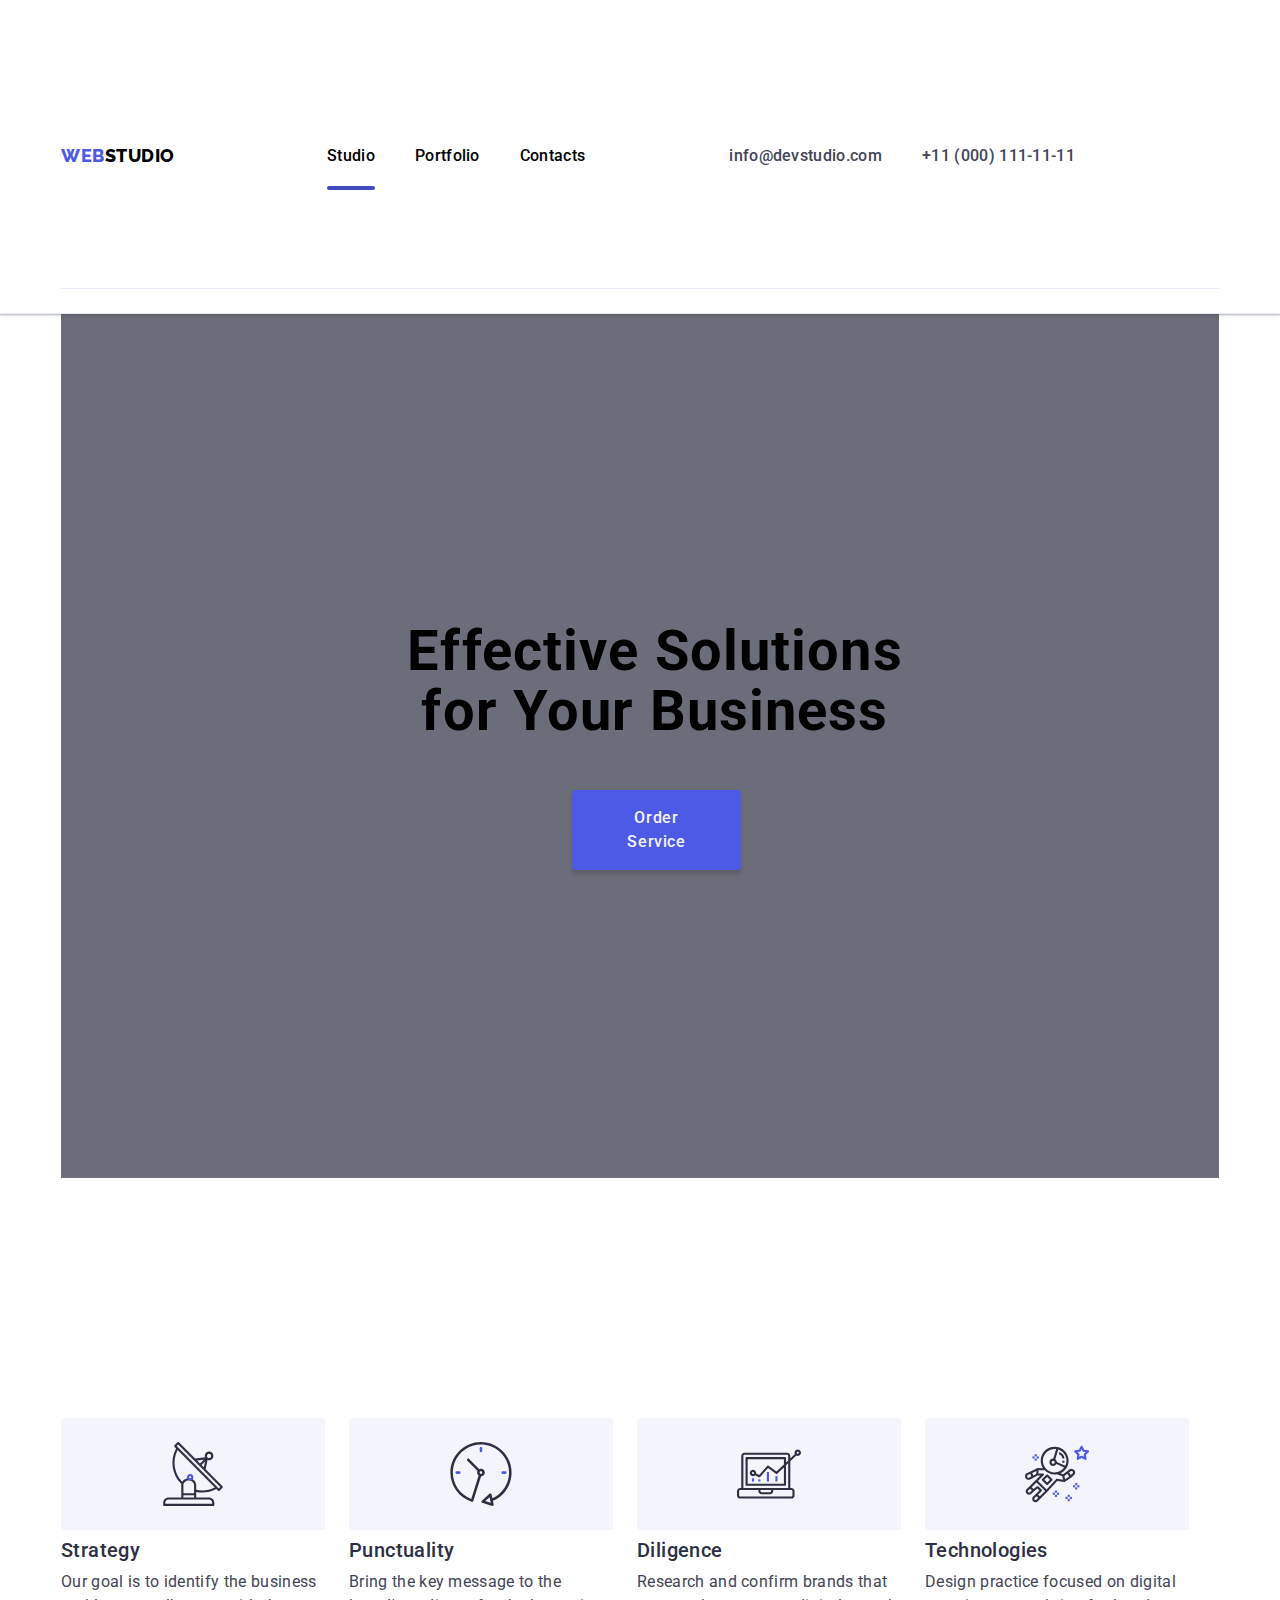
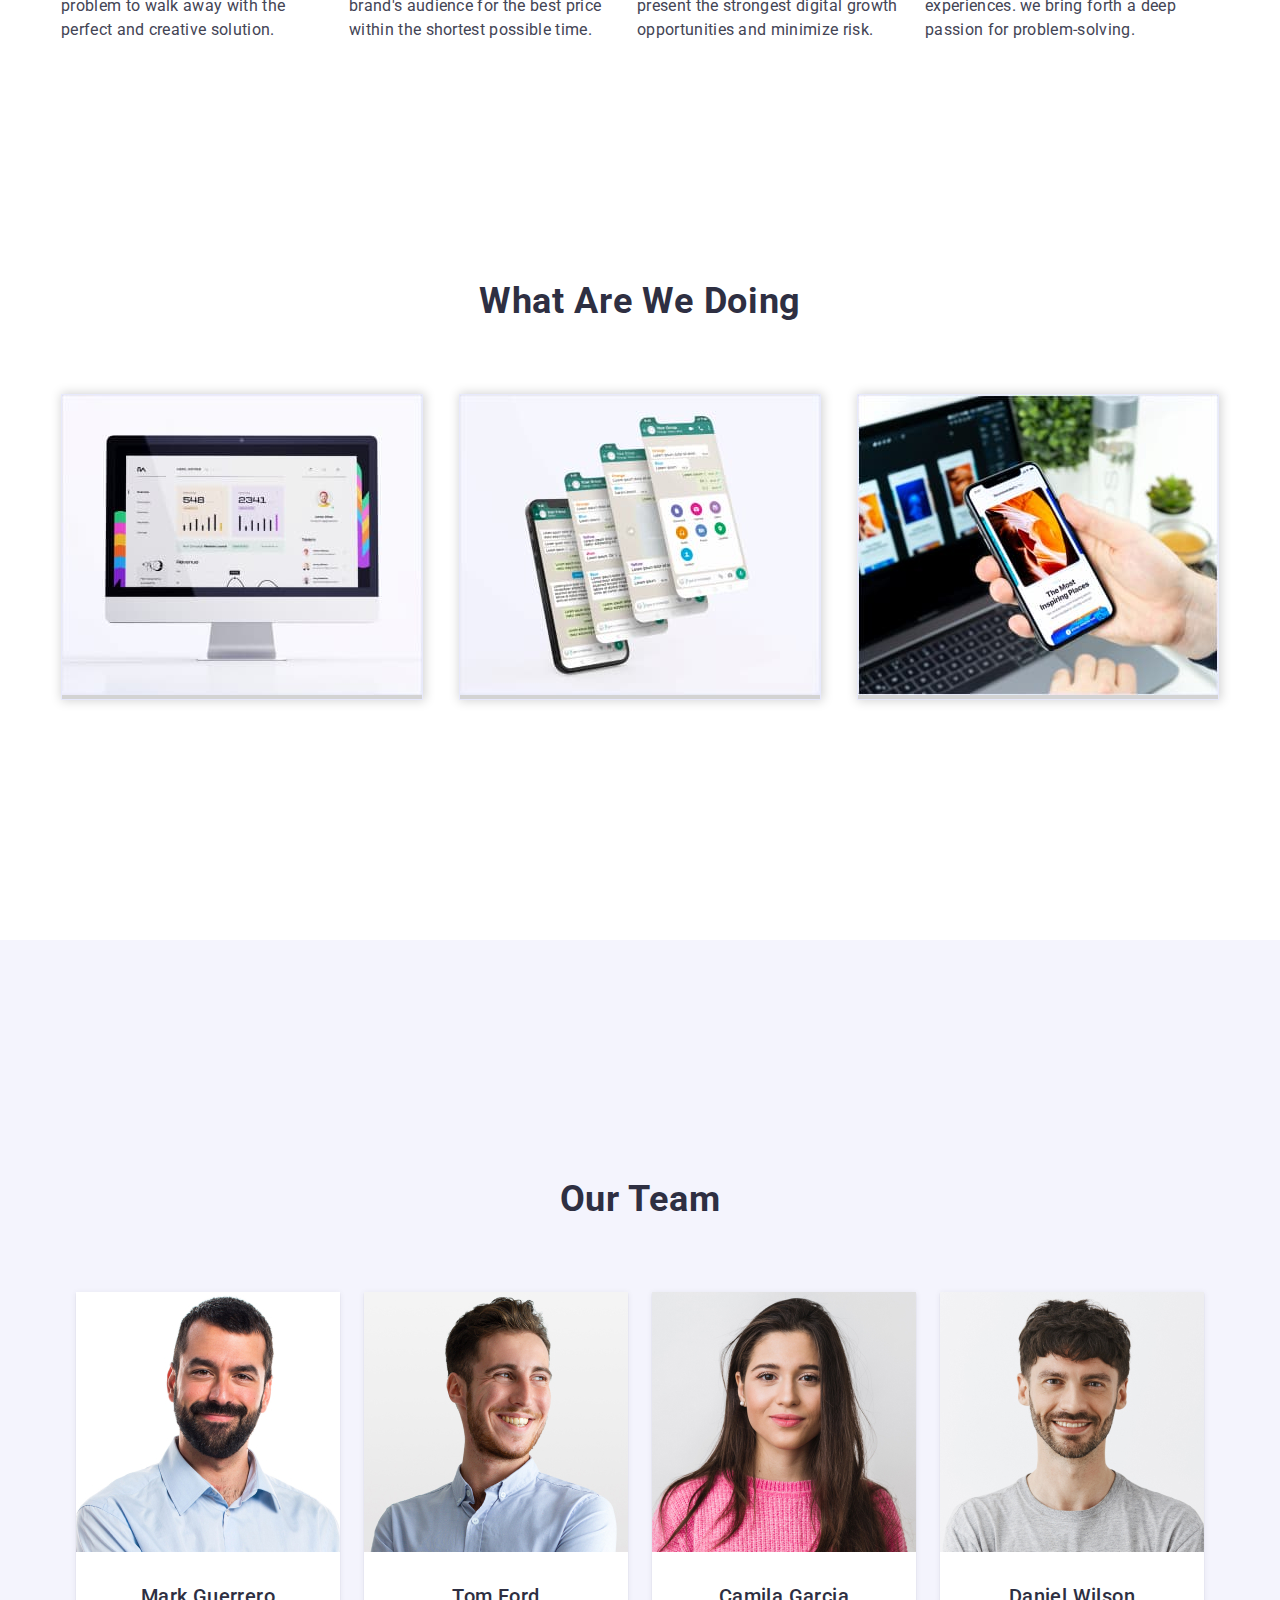
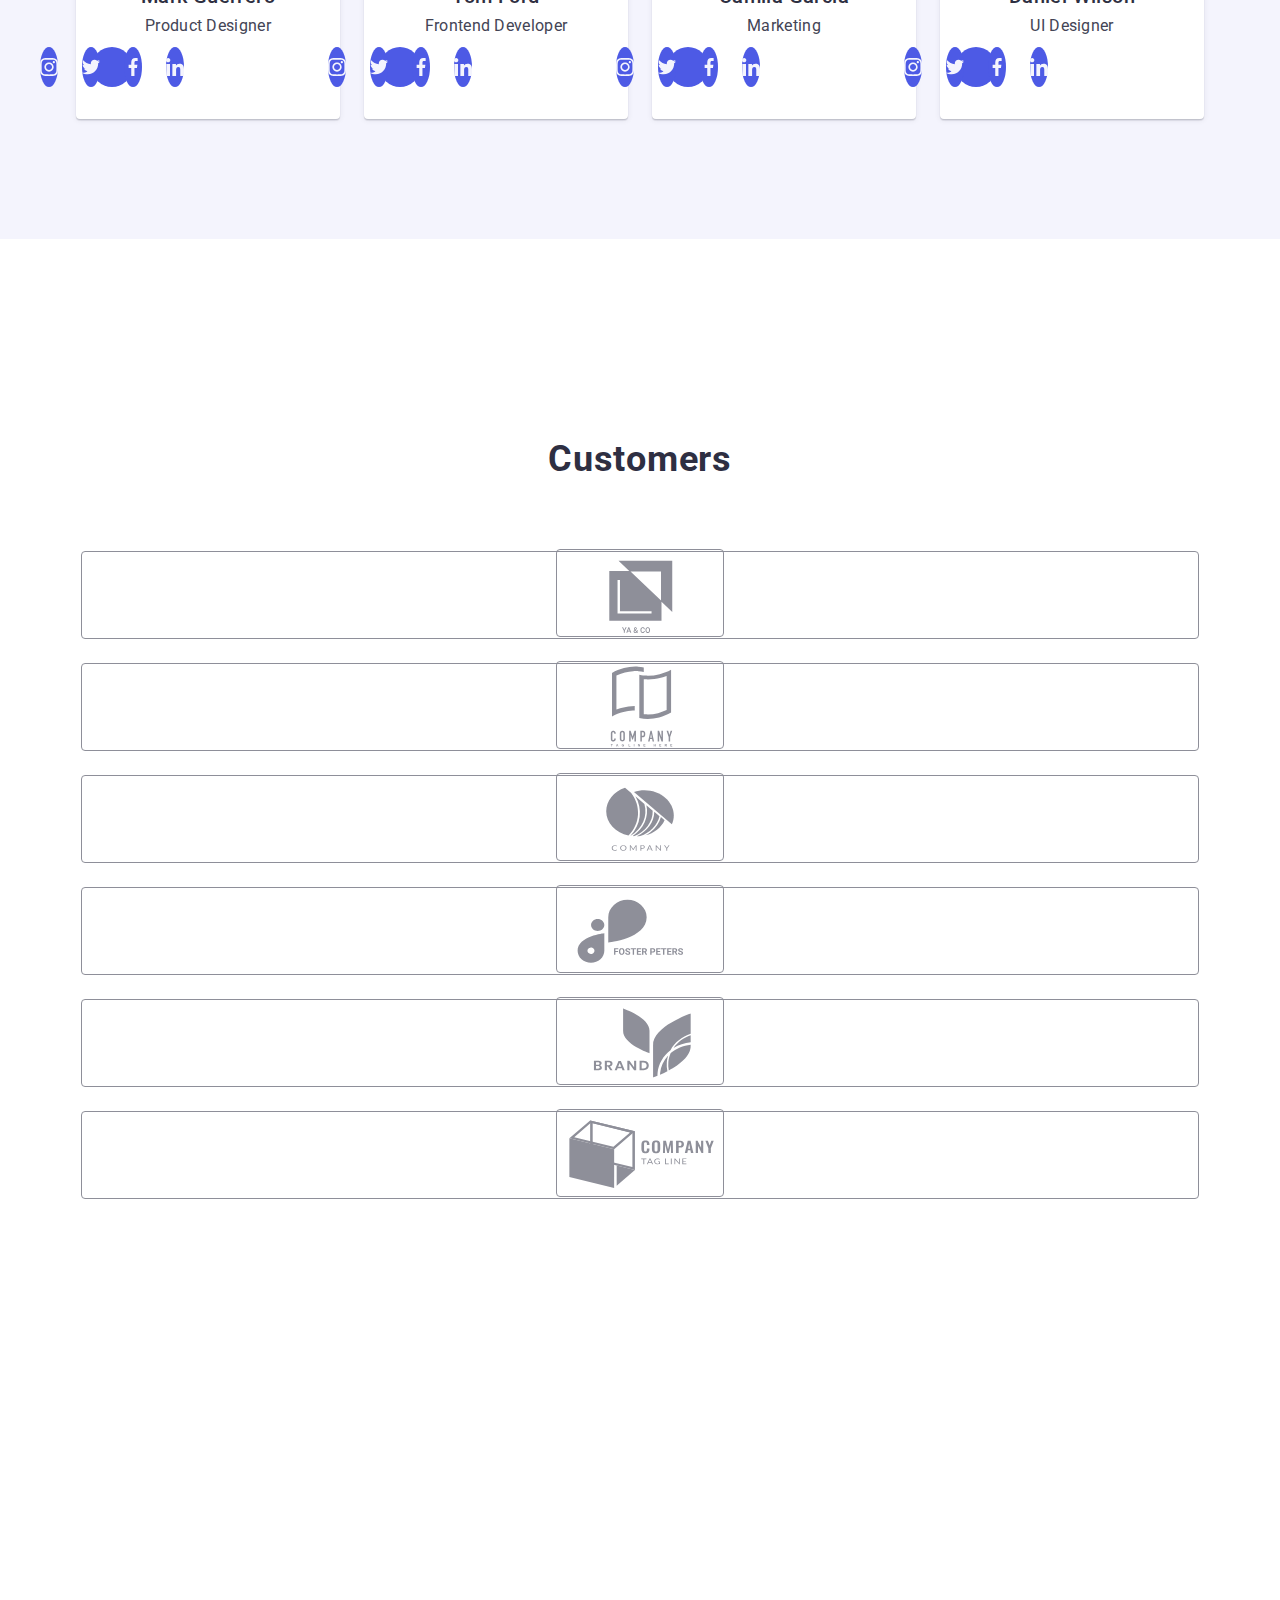
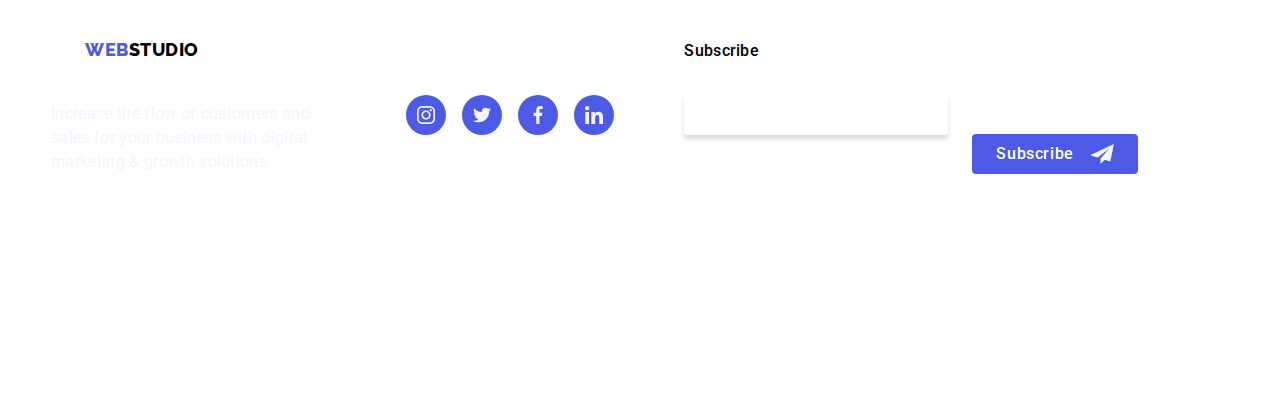
==== index.html @ 798403a1 "hw7" ====
<!DOCTYPE html>
<html>
    <head>
        <title>webstudio</title>
        <meta name="description" content="a studio website sample" />
        <meta charset="utf-8"/>
        <link rel="preconnect" href="https://fonts.googleapis.com">
        <link rel="preconnect" href="https://fonts.gstatic.com" crossorigin>
        <link href="https://fonts.googleapis.com/css2?family=Raleway:wght@400;800&family=Roboto:wght@400;500;700;900&display=swap" rel="stylesheet">
        <link rel="stylesheet" href="https://cdnjs.cloudflare.com/ajax/libs/modern-normalize/2.0.0/modern-normalize.min.css" integrity="sha512-4xo8blKMVCiXpTaLzQSLSw3KFOVPWhm/TRtuPVc4WG6kUgjH6J03IBuG7JZPkcWMxJ5huwaBpOpnwYElP/m6wg==" crossorigin="anonymous" referrerpolicy="no-referrer" />
        <link rel="stylesheet" href="./css/style.css" />
        <link rel="stylesheet" href="./css/desktop.css">
        <link rel="stylesheet" href="./css/tablet.css">
    </head>
    <body>
        <header class="header">
            <div class="container header-container">
                <nav class="main-header-nav">
                    <a class="main-header-logo-link" href="/goit-markup-hw-03/"><span class="iris">web</span>studio</a>

                    <ul class="main-header-menu-list">
                        <li class="main-header-list-item"><a class="main-header-menu-list-item-link menu-active" href="">Studio</a></li>
                        <li class="main-header-list-item"><a class="main-header-menu-list-item-link" href="portfolio.html">Portfolio</a></li>
                        <li class="main-header-list-item"><a class="main-header-menu-list-item-link" href="">Contacts</a></li>
                    </ul>
                </nav>

                <address class="headeradd">
                <ul class="address-list">
                    <li><a class="main-header-contacts-link" href="mailto:info@devstudio.com">info@devstudio.com</a></li>
                    <li><a class="main-header-contacts-link" href="tel:+110001111111">+11 (000) 111-11-11</a></li>
                </ul>
                </address>
                <button class="menu-toggle js-open-menu">
                    <svg class="burger-icon" width="32" height="22">
                        <use href="images/icons/iconsclient.svg#icon-burgermenu" class="burgerlink"></use>
    
                    </svg>
                </button>
                <nav class="mobile-nav js-menu-container">
                    <ul class="mobile-menu list">
                        <li class="mobile-item"><a href=" index.html" class="mobile-link">Studio</a></li>
                        <li class="mobile-item"><a href=" portfolio.html" class="mobile-link">Portfolio</a></li>
                        <li class="mobile-item"><a href="Contacts" class="mobile-link"></a>Contacts</li>
                    </ul>
                    <ul class="mobile-nav-info list">
                        <li class="mobile-info-item">
                            <a href="tel:+110001111111" class="mobile-link">+11 (000) 111-11-11</a>
                        </li>
                        <li class="mobile-info-mail">
                            <a href="mailto:info@devstudio.com" class="mobile-link">info@devstudio.com</a>
                        </li>
                    </ul>
                    <ul class="mobile-social teamlink">
                        <li class="list-team"><a href="#" class="teamlinks"><img src="./images/icons.svg#instagram"
                                    alt="instagram"></a>
                        </li>
                        <li class="list-team"><a href="#" class="teamlinks"><img src="./images/icons.svg#twitter"
                                    alt="twitter"></a></li>
                        <li class="list-team"><a href="#" class="teamlinks"><img src="./images/icons.svg#facebook"
                                    alt="facebook"></a></li>
                        <li class="list-team"><a href="#" class="teamlinks"><img src="./images/icons.svg#linkedIn"
                                    alt="linkedin"></a></li>
                    </ul>
                    <button class="mobile-nav-close js-close-menu">
                        <svg>
                            <use href="images/icons/iconsclient.svg#icon-close"></use>
                        </svg>
                    </button>
                </nav>
            </div>    
        </header>
                    
        <main>
            <section class="hero">
               <div class="container"> 
                <h1 class="hero-title">Effective Solutions<br/>for Your Business</h1>
                <button class="hero-cta" type="button" data-modal-open="">order service</button>
               </div> 
            </section>
            <section class="feature">
              <div class="container">
                <ul class="feature-list">
                    <li class="feature-list-item">
                       <div class="feature-list-item-icon"> 
                        <svg class="feature-item-icon">
                            <use href="./images/icons.svg#antenna" />
                        </svg>
                       </div>
                        <h3 class="feature-list-item-title">strategy</h3>
                        <p class="feature-list-item-description">
                        Our goal is to identify the business
                        problem to walk away with the
                        perfect and creative solution.
                        </p>
                    </li>
                    <ul class="feature-list">
                        <li class="feature-list-item">
                           <div class="feature-list-item-icon"> 
                            <svg class="feature-item-icon">
                                <use href="./images/icons.svg#clock" />
                            </svg>
                           </div>
                        <h3 class="feature-list-item-title">punctuality</h3>
                        <p class="feature-list-item-description">
                        Bring the key message to the
                        brand's audience for the best price
                        within the shortest possible time.
                        </p>
                    </li>
                    <li class="feature-list-item">
                        <div class="feature-list-item-icon"> 
                            <svg class="feature-item-icon">
                            <use href="./images/icons.svg#computer" />
                        </svg>
                        </div>
                        <h3 class="feature-list-item-title">diligence</h3>
                        <p class="feature-list-item-description">
                        Research and confirm brands that
                        present the strongest digital growth
                        opportunities and minimize risk.
                        <p>
                    </li>
                    <li class="feature-list-item">
                        <div class="feature-list-item-icon"> 
                            <svg class="feature-item-icon">
                            <use href="./images/icons.svg#astro" />
                        </svg>
                        </div>
                        <h3 class="feature-list-item-title">technologies</h3>
                        <p class="feature-list-item-description">
                        Design practice focused on digital
                        experiences. we bring forth a deep
                        passion for problem-solving.
                        </p>
                    </li>
                </ul>
              </div>
            </section>
            <section class="what-are-we-doing">
              <div class="container">
                <h2 class="what-are-we-doing-title">what are we doing</h2>
                
                <ul class="what-are-we-doing-list">
                   <li class="what-are-we-doing-list-item">
                    <img src="./images/img1s.jpg"
                    alt="desktop image"
                    width="360" />
                    </li>

                   <li class="what-are-we-doing-list-item">
                    <img src="./images/img2s.jpg"
                    alt="image of a cellular phone"
                    width="360" />
                  </li>

                  <li class="what-are-we-doing-list-item">
                    <img src="./images/img3s.jpg"
                    alt="image of a cellular phone"
                    width="360" />
                  </li>
                </ul>
              </div>      
            </section>
            <section class="our-team">
              <div class="container">
                <h2 class="our-team-title">Our Team</h2> 
                   <ul class="our-team-list"> 
                    <li class="our-team-list-item"> 
                        <img src="./images/tc1.jpg"
                        alt="image of a man with a beard"
                        width="264px" /> 
                        <div class="our-team-list-item-details">
                            <h3 class="our-team-list-item-title">Mark Guerrero</h3>
                            <p class="our-team-list-item-decription">Product Designer</p>
                            <ul class="team-socmed-list">
                            <li class="team-socmed-list-item">
                             <svg class="team-socmed-list-item-icon">
                                <use href="./images/icons.svg#instagram" />
                             </svg>
                            </li>
                            <li class="team-socmed-list-item">
                                <svg class="team-socmed-list-item-icon">
                                   <use href="./images/icons.svg#twitter" />
                                </svg>
                               </li>
                               <li class="team-socmed-list-item">
                                <svg class="team-socmed-list-item-icon">
                                   <use href="./images/icons.svg#facebook" />
                                </svg>
                               </li>
                               <li class="team-socmed-list-item">
                                <svg class="team-socmed-list-item-icon">
                                   <use href="./images/icons.svg#linkedIn" />
                                </svg>
                               </li>
                            </ul>
                            </div>
                    </li>
                    <li class="our-team-list-item">
                        <img src="./images/tc2.jpg"
                        alt="image of a man slightly sideview"
                        width="264px" />
                        <div class="our-team-list-item-details">
                        <h3 class="our-team-list-item-title">Tom Ford</h3>
                        <p class="our-team-list-item-decription">Frontend Developer</p>
                        <ul class="team-socmed-list">
                            <li class="team-socmed-list-item">
                             <svg class="team-socmed-list-item-icon">
                                <use href="./images/icons.svg#instagram" />
                             </svg>
                            </li>
                            <li class="team-socmed-list-item">
                                <svg class="team-socmed-list-item-icon">
                                   <use href="./images/icons.svg#twitter" />
                                </svg>
                               </li>
                               <li class="team-socmed-list-item">
                                <svg class="team-socmed-list-item-icon">
                                   <use href="./images/icons.svg#facebook" />
                                </svg>
                               </li>
                               <li class="team-socmed-list-item">
                                <svg class="team-socmed-list-item-icon">
                                   <use href="./images/icons.svg#linkedIn" />
                                </svg>
                               </li>
                            </ul>
                        </div>
                    </li>
                    <li class="our-team-list-item">
                        <img src="./images/tc3.jpg"
                        alt="image of a pretty woman in pink"
                        width="264px" /> 
                        <div class="our-team-list-item-details">
                        <h3 class="our-team-list-item-title">Camila Garcia</h3>
                        <p class="our-team-list-item-decription">Marketing</p>
                        <ul class="team-socmed-list">
                            <li class="team-socmed-list-item">
                             <svg class="team-socmed-list-item-icon">
                                <use href="./images/icons.svg#instagram" />
                             </svg>
                            </li>
                            <li class="team-socmed-list-item">
                                <svg class="team-socmed-list-item-icon">
                                   <use href="./images/icons.svg#twitter" />
                                </svg>
                               </li>
                               <li class="team-socmed-list-item">
                                <svg class="team-socmed-list-item-icon">
                                   <use href="./images/icons.svg#facebook" />
                                </svg>
                               </li>
                               <li class="team-socmed-list-item">
                                <svg class="team-socmed-list-item-icon">
                                   <use href="./images/icons.svg#linkedIn" />
                                </svg>
                               </li>
                            </ul> 
                        </div>
                    </li>
                    <li class="our-team-list-item">
                        <img src="./images/tc4.jpg"
                        alt="image of a man in grey tee shirt"
                        width="264px" /> 
                        <div class="our-team-list-item-details">
                        <h3 class="our-team-list-item-title">Daniel Wilson</h3>
                        <p class="our-team-list-item-decription">UI Designer</p>
                        <ul class="team-socmed-list">
                            <li class="team-socmed-list-item">
                             <svg class="team-socmed-list-item-icon">
                                <use href="./images/icons.svg#instagram" />
                             </svg>
                            </li>
                            <li class="team-socmed-list-item">
                                <svg class="team-socmed-list-item-icon">
                                   <use href="./images/icons.svg#twitter" />
                                </svg>
                               </li>
                               <li class="team-socmed-list-item">
                                <svg class="team-socmed-list-item-icon">
                                   <use href="./images/icons.svg#facebook" />
                                </svg>
                               </li>
                               <li class="team-socmed-list-item">
                                <svg class="team-socmed-list-item-icon">
                                   <use href="./images/icons.svg#linkedIn" />
                                </svg>
                               </li>
                        </ul>
                        </div>
                    </li>
                   </ul> 
                </div>     
            </section> 
            <section class="customers">
                <div class="customers-container">
                    <h2 class="customer-title">Customers</h2>
                    <ul class="customers-lists">
                        <li class="customers-list-item">
                           <a class="customer-list-item-link"> 
                            <svg class="customer-list-item-icon" width="104" height="56">
                                <use href="images/icons.svg#logo1" />
                            </svg>
                           </a>
                        </li>
                        <li class="customers-list-item">
                           <a class="customer-list-item-link">
                            <svg class="customer-list-item-icon" width="104" height="56">
                                <use href="images/icons.svg#logo2" />
                            </svg>
                           </a> 
                        </li>
                        <li class="customers-list-item">
                           <a class="customer-list-item-link">
                            <svg class="customer-list-item-icon" width="104" height="56">
                                <use href="images/icons.svg#logo3" />
                            </svg>
                           </a> 
                        </li>
                        <li class="customers-list-item">
                           <a class="customer-list-item-link"> 
                            <svg class="customer-list-item-icon" width="104" height="56">
                                <use href="images/icons.svg#logo4" />
                            </svg>
                           </a> 
                        </li>
                        <li class="customers-list-item">
                           <a class="customer-list-item-link">
                            <svg class="customer-list-item-icon" width="104" height="56">
                                <use href="images/icons.svg#logo5" />
                            </svg>
                           </a> 
                        </li>
                        <li class="customers-list-item">
                           <a class="customer-list-item-link">
                            <svg class="customer-list-item-icon" width="104" height="56">
                                <use href="images/icons.svg#logo6" />
                            </svg>
                           </a> 
                        </li>
                    </ul>
                </div>
            </section>
        </main>

        <footer class="footer">
          <div class="container footer-container">
            <div class="footer-details-container">  
                <a class="footer-logo-link" href="/goit-markup-hw-03/"><span class="iris">web</span>studio</a>
                <p class="footer-description">Increase the flow of customers and sales for your business with digital marketing & growth solutions.</p>
            </div>      
            <div class="footer-socmed-container">
                <h2 class="footer-socmed-title">Social media</h2>
                    <ul class="footer-socmed-list">
                        <li class="footer-socmed-list-item">
                            <svg class="team-socmed-list-item-icon"><use href="./images/icons.svg#instagram" /></svg>
                        </li>
                        <li class="footer-socmed-list-item">
                            <svg class="team-socmed-list-item-icon"><use href="./images/icons.svg#twitter" /></svg>
                        </li>
                        <li class="footer-socmed-list-item">
                            <svg class="team-socmed-list-item-icon"><use href="./images/icons.svg#facebook" /></svg>
                        </li>
                        <li class="footer-socmed-list-item">
                            <svg class="team-socmed-list-item-icon"><use href="./images/icons.svg#linkedIn" /></svg>
                        </li>
                    </ul>
            </div>  
            <div class="footer-form-container">
                <form class="footer-subscription-form" name="subscribe-form" autocomplete="on">
                    <label class="footer-subscription-label">
                        <span class="footer-subscription-text">Subscribe</span>
                        <input class="footer-subscription-input" type="email" name="subscription-email" placeholder="E-mail" required>
                    </label>
                    <button class="footer-subscription-button" type="submit">
                        <span>Subscribe</span>
                        <svg class="footer-subscription-icon" width="24" height="24">
                            <use href="./images/icons.svg#telegram"></use>
                        </svg>
                    </button>
                </form>
            </div>
          </div> 
        </footer>

           <div class="backdrop is-hidden" data-modal>     
            <div class="modal">
                <div class="modal-content">
                    <h2 class="modal-heading">Leave your information and we'll call you back</h2>

                    <form class="modal-signup-form" name="signup-form" autocomplete="on">
                    <label class="modal-form-label" for="full_name">
                        <span class="form-label-text">Name</span>
                        <input class="form-label-input" type="text" id="full-name" required>
                        <svg class="form-input-icon" width="18" height="18">
                            <use href="./images/icons.svg#person"></use>
                        </svg>
                    </label>

                    <label class="modal-form-label" for="phone-number">
                        <span class="form-label-text">Phone</span>
                        <input class="form-label-input" type="tel" id="phone-number" required>
                        <svg class="form-input-icon" width="18" height="24">
                            <use href="./images/icons.svg#phone"></use>
                        </svg>
                    </label>

                    <label class="modal-form-label">
                        <span class="form-label-text">Email</span>
                        <input class="form-label-input" type="email" name="email-address" required>
                        <svg class="form-input-icon" width="18" height="24">
                            <use href="./images/icons.svg#mailbox"></use>
                        </svg>
                    </label>

                    <label class="modal-form-textarea">
                        <span class="form-label-text">Comment</span>
                        <textarea name="comment" class="form-label-textarea" placeholder="text input" rows="6"></textarea>
                    </label>
                    
                    <label class="modal-form-agreement">
                        <input class="modal-form-checkbox visually-hidden" type="checkbox" value="agree" name="agree" required>
                        <svg class="modal-checkbox-icon" width="16" height="16">
                            <use href="./images/icons.svg#checkbox"></use>
                        </svg>
                        <span class="modal-form-agreement-description">
                             I accept the terms and conditions of the
                            <a class="modal-form-agreement-link" href="">Privacy Policy</a>
                        </span>
                    </label>
                    <button class="modal-form-button" type="submit">Send</button>
                    </form>

                    <button class="modal-close" data-modal-close>
                    <svg class="modal-close-icon" width="16" height="16">
                    <use href="./images/icons.svg#x mode"></use>
                    </svg>
                    </button>
                </div>
            </div>
           </div>     


        <script src="./js/modal.js"></script>
    </body>
</html>
---- css/style.css ----
* {
    margin: 0;
    padding: 0;
    box-sizing: border-box;
}

body {
    font-family: 'Roboto', sans-serif;
    background-color: var(--white);
}

ul {
    list-style-type: none;
    display: flex;
    align-items: flex-start;
}

a {
    text-decoration: none;
}

button {
    font-family: inherit;
    border: unset;
    outline: none;
    cursor: pointer;
    display: inline-flex;
    padding: 16px 32px;
    align-items: flex-start;
    gap: 10px;
    border-radius: 4px;
    background: var(--iris);
}

:root {
    --iris: #4D5AE5;
    --ocean: #404BBF;
    --navyblue: #2E2F42;
    --green: #31D0AA;
    --slate: #434455;
    --lightslate: #8E8F99;
    --cornflower: #E7E9FC;
    --cloud:#F4F4FD;
    --navybluemodal: #2E2F42;
    --grey: #2E2F42;
    --white: #FFFFFF;
    --dairy: #FCFCFC;
    --transition-duration: 250ms;
}

.iris {
    color: var(--iris);
    font-family: Raleway;
    font-size: 18px;
    font-style: normal;
    font-weight: 800;
    line-height: 21px;
    letter-spacing: 0.54px;
    text-transform: uppercase;
}

.container {
    width: 1158px;
    margin: 0 auto;
}

.figure {
    margin: 0px;
}

.header {
    width: 100%;
    padding: 24px 0; 
    border-bottom: 1px solid var(--cornflower);
    background-color: var(--white);
    box-shadow: 0px 1px 6px 0px rgba(46, 47, 66, 0.08), 0px 1px 1px 0px rgba(46, 47, 66, 0.16), 0px 2px 1px 0px rgba(46, 47, 66, 0.08);
}

.header-container {
    display: flex;
    justify-content: space-between;
}

.main-header-nav {
    display: flex;
    gap: 76px;
}

.main-header-logo-link {
    color: var(--navyblue);
    font-family: Raleway;
    font-size: 18px;
    font-style: normal;
    font-weight: 800;
    text-transform: uppercase;
    text-decoration: none;
}

.main-header-menu-list-item-link::after {
    content: "";
    display:block;
    height: 4px;
    width: 0;
    background-color: var(--ocean);
    border-radius: 4px;
    position: absolute;
    left: 0;
    bottom: -25px;
    transition: width 250ms cubic-bezier(0.4, 0, 0.2, 1);
}

.menu-active::after {
    width: 100%;
}

.menu-active {
    color: var(--ocean);
}
.main-header-list-item:hover .main-header-menu-list-item-link {
    color: var(--ocean);
}

.main-header-list-item:hover .main-header-menu-list-item-link::after {
    width: 100%;
}

.main-header-list-item {
    position: relative;
}

.footer-logo-link {
    color: var(--cloud);
    font-family: Raleway;
    font-size: 18px;
    font-style: normal;
    font-weight: 800;
    line-height: 21px;
    letter-spacing: 0.54px;
    text-transform: uppercase;
    display: block;
    margin-bottom: 16px;
}

.main-header-menu-list,
.address-list {
    display: flex;
    gap: 40px;
}

.main-header-menu-list-item-link {
    color: var(--navyblue);
    font-size: 16px;
    font-style: normal;
    font-weight: 500;
    line-height: 24px; 
    letter-spacing: 0.32px;
}

.main-header-contacts-link:hover {
    color: var(--ocean)
}

.main-header-contacts-link {
    color: var(--slate);
    font-family: Roboto;
    font-size: 16px;
    font-style: normal;
    font-weight: 400;
    line-height: 24px; 
    letter-spacing: 0.32px;
}

.hero {
    flex-shrink: 0;
    padding: 188px 0;
    background: linear-gradient(rgba(46, 47, 66, 0.70), rgba(46, 47, 66, 0.70)), url('./../images/herobg.jpg');
    width: 100%;
}

.hero-title {
    color: var(--white);
    text-align: center;
    font-size: 56px;
    font-style: normal;
    font-weight: 700;
    line-height: 60px;
    letter-spacing: 1.12px;
    margin-bottom: 48px;
}

.hero-cta {
    color: var(--white);
    font-family: inherit;
    font-size: 16px;
    font-style: normal;
    font-weight: 500;
    line-height: 24px;
    letter-spacing: 0.64px;
    text-transform: capitalize;
    display: block;
    margin: 0 auto;
    padding: 16px 32px;
    align-items: flex-start;
    gap: 10px;
    border-radius: 4px;
    background: var(--iris);
    box-shadow: 0px 4px 4px 0px rgba(0, 0, 0, 0.15);
    transition: background-color 250ms cubic-bezier(0.4, 0, 0.2, 1);
}

.hero-cta:hover {
    background-color: var(--ocean)
}

.feature {
    padding: 120px 0;
}

.feature-list {
    display: flex;
    gap: 40px;    
}

.feature-list-item-title {
    flex-direction: column;
    align-items: flex-start;
    gap: 8px;
    flex-shrink: 0;
    color: var(--navyblue);
    font-size: 20px;
    font-style: normal;
    font-weight: 500;
    line-height: 24px;
    letter-spacing: 0.4px;
    text-transform: capitalize;
    margin-bottom: 8px;
}

.feature-list-item-description {
    color: var(--slate);
    font-size: 16px;
    font-style: normal;
    font-weight: 400;
    line-height: 24px;
    letter-spacing: 0.32px;
}

.feature-list-item-icon {
    width: 264px;
    height: 112px;
    flex-shrink: 0;
    border-radius: 4px;
    background: var(--cloud);
    justify-content: center;
    align-items: center;
    display: flex;
}

.feature-item-icon {
    width: 64px;
    height: 64px;
    display: flex;
}

.what-are-we-doing {
    background: var(--white);
    display: flex;
    box-sizing: content-box;
    padding-bottom: 120px;
}

.what-are-we-doing-title {
    color: var(--navyblue);
    text-align: center;
    font-size: 36px;
    font-style: normal;
    font-weight: 700;
    line-height: 40px;
    letter-spacing: 0.72px;
    text-transform: capitalize;
    margin-bottom: 72px;
}

.what-are-we-doing-list {
    justify-content: space-between;
}

.our-team {
    background: var(--cloud);
    box-sizing: content-box;
    padding: 120px 0;
}

.our-team-title {
    color: var(--navyblue);
    text-align: center;
    font-size: 36px;
    font-style: normal;
    font-weight: 700;
    line-height: 40px; 
    letter-spacing: 0.72px;
    text-transform: capitalize;
    margin-bottom: 72px;
 }

 .our-team-list{
    display: flex;
    justify-content: center;
    gap: 40px;
}

.our-team-list-item {
    display: inline-flex;
    padding-bottom: 0;
    flex-direction: column;
    justify-content: space-between;
    align-items: center;
    border-radius: 0px 0px 4px 4px;
    background: var(--white);
    box-shadow: 0px 2px 1px 0px rgba(46, 47, 66, 0.08), 0px 1px 1px 0px rgba(46, 47, 66, 0.16), 0px 1px 6px 0px rgba(46, 47, 66, 0.08);
}

.our-team-list-item-details {
    display: block;
    width: 100%;
    padding: 32px 16px;
}

.our-team-list-item-title {
    color: var(--navyblue);
    text-align: center;
    font-size: 20px;
    font-style: normal;
    font-weight: 500;
    letter-spacing: 0.4px;
    margin-bottom: 12px;
} 

.our-team-list-item-decription {
    color: var(--slate);
    text-align: center;
    font-size: 16px;
    font-style: normal;
    font-weight: 400;
    letter-spacing: 0.32px;
    margin-bottom: 12px;
}

.team-socmed-list {
    gap: 24px;
}

.team-socmed-list-item {
    display: flex;
    justify-content: center;
    align-items: center;
    width: 40px;
    height: 40px;
    background: var(--iris);
    border-radius: 50%;
    color: var(--cloud);
    transition: color 250ms cubic-bezier(0.4, 0, 0.2, 1);
    background-color: 250ms cubic-bezier(0.4, 0, 0.2, 1);
    border-color: 250ms cubic-bezier(0.4, 0, 0.2, 1);

}

.team-socmed-list-item:hover {
    background-color: var(--ocean);
}

.team-socmed-list-item-icon {
    display: flex;
    justify-content: center;
    align-items: center;
    width: 18px;
    height: 18px;
    fill: currentColor;
}

.customers {
    padding: 120px 0;
    width: 100%;
}

.customers-container {
    width: 1158px;
    margin: 0 auto;
    padding: 80px 20px;
}

.customer-title {
    color: var(--navyblue);
    text-align: center;
    font-size: 36px;
    font-style: normal;
    font-weight: 700;
    line-height: 40px;
    letter-spacing: 0.72px;
    text-transform: capitalize;
    margin-bottom: 72px;
}

.customers-lists {
    display: flex;
    justify-content: center;
    align-items: flex-start;
    gap: 24px;
    fill: currentColor;
}

.customers-list-item {
    width: 100%;
    height: 88px;
    display: flex;
    justify-content: center;
    align-items: center;
    border-radius: 4px;
    border: 1px solid var(--lightslate);
    gap: 40px;
    transition: color 250ms cubic-bezier(0.4, 0, 0.2, 1);
    background-color: 250ms cubic-bezier(0.4, 0, 0.2, 1);
    border-color: 250ms cubic-bezier(0.4, 0, 0.2, 1);
}

.customers-list-item:hover {
    border-color: var(--ocean);
}

.customer-list-item-link {
    color: var(--lightslate);
}

.customers-list-item:hover .customer-list-item-link {
    color: var(--ocean);
}

.customer-list-item-icon {
    fill: currentColor;
}

.footer {
    background: var(--navyblue);
    padding: 100px 0;
}

.footer-description {
    color: var(--cloud);
    font-size: 16px;
    font-style: normal;
    font-weight: 400;
    line-height: 24px;
    letter-spacing: 0.32px;
    text-transform: none;
    width: 264px;
    height: 72px;
}

.footer-container {
    display: flex;
    max-width: 1200px;
    gap: 60px;
    padding: 80px 20px;
}

.footer-details-container {
    width: 100%;
    display: flex;
    flex-direction: column;
    gap: 10px;
}

.footer-socmed-container {
    color: var(--white);
    display: flex;
    flex-direction: column;
    font-size: 16px;
    font-style: normal;
    font-weight: 500;
    line-height: 24px;
    letter-spacing: 0.32px;
}

.footer-socmed-title {
    color: var(--cloud);
    font-size: 18px;
    font-style: normal;
    line-height: 21px;
    letter-spacing: 0.54px;
    display: block;
    font-weight: 500;
    margin-bottom: 16px;
}

.footer-socmed-list {
    gap: 16px; 
}

.footer-socmed-list-item {
    display: flex;
    justify-content: center;
    align-items: center;
    width: 40px;
    height: 40px;
    background: var(--iris);
    border-radius: 50%;
    color: var(--cloud);
    fill: currentColor; 
    transition: color 250ms cubic-bezier(0.4, 0, 0.2, 1);
    background-color: 250ms cubic-bezier(0.4, 0, 0.2, 1);
    border-color: 250ms cubic-bezier(0.4, 0, 0.2, 1);
}

.footer-socmed-list-item:hover {
    background-color: var(--green);
}

.footer-socmed-list-item-icon {
    display: flex;
    justify-content: center;
    align-items: center;
    width: 18px;
    height: 18px;
    fill: currentColor;
}

.portfolio {
    background: var(--white);
    padding: 96px 0 72px;
}

.portfolio-filter-list-cta {
    display: flex;
    justify-content: center;
    gap: 40px;
}

.portfolio-filter-list-item-cta-all {
    color: var(--white);
    text-align: center;
    font-family: inherit;   
    font-size: 16px;
    font-style: normal;
    font-weight: 500;
    letter-spacing: 0.64px;
    line-height: 24px;
    text-transform: capitalize;
    display: flex;
    align-items: flex-start;
    background: var(--ocean);
    box-shadow: 0px 2px 2px 0px rgba(0, 0, 0, 0.12), 0px 2px 1px 0px rgba(0, 0, 0, 0.08), 0px 3px 1px 0px rgba(0, 0, 0, 0.10);
    transition: color 250ms cubic-bezier(0.4, 0, 0.2, 1);
    background-color: 250ms cubic-bezier(0.4, 0, 0.2, 1);
    border-color: 250ms cubic-bezier(0.4, 0, 0.2, 1);
    box-shadow: 250ms cubic-bezier(0.4, 0, 0.2, 1);
}

.portfolio-filter-list-item-cta {
    color: var(--iris);
    text-align: center;
    font-size: 16px;
    font-style: normal;
    font-family: inherit;
    font-weight: 500;
    line-height: 24px;
    letter-spacing: 0.64px;
    text-transform: capitalize;
    display: flex;
    justify-content: center;
    align-items: center;
    border: 1px solid var(--cornflower);
    background: var(--cloud);
    box-shadow: 0px 4px 4px 0px rgba(0, 0, 0, 0.15);
}

.portfolio-filter-list-item-cta-all:hover {    
    background: var(--ocean);
    border-color: var(--ocean);
    box-shadow: 0px 2px 2px 0px rgba(0, 0, 0, 0.12), 0px 2px 1px 0px rgba(0, 0, 0, 0.08), 0px 3px 1px 0px   rgba(0, 0, 0, 0.10);
}

.portfolio-filter-list-item-cta:hover {    
    background: var(--ocean);
    border-color: var(--ocean);
    box-shadow: 0px 2px 2px 0px rgba(0, 0, 0, 0.12), 0px 2px 1px 0px rgba(0, 0, 0, 0.08), 0px 3px 1px 0px   rgba(0, 0, 0, 0.10);
    color: var(--white);
}


.portfolio-list {
    display: flex;
    flex-wrap: wrap;
    column-gap: 24px;
    row-gap: 48px;
    justify-content: center;
}


.projects {
    padding-bottom: 120px;
}

.portfolio-list-item {
    border: 1px solid var(--cornflower);
}


.portfolio-list-item-details {
    display: block;
    width: 100%;
    padding: 32px 16px;
}

.portfolio-list-item-details:hover {
    box-shadow: 0px 2px 1px 0px rgba(46, 47, 66, 0.08), 0px 1px 1px 0px rgba(46, 47, 66, 0.16), 0px 1px 6px 0px rgba(46, 47, 66, 0.08);
}

.portfolio-list-item-title {
    color: var(--navyblue);
    font-size: 20px;
    font-style: normal;
    font-weight: 500;
    letter-spacing: 0.4px;
    display: block;
}

.portfolio-list-item-description {
    color: var(--slate);
    font-size: 16px;
    font-style: normal;
    font-weight: 400;
    letter-spacing: 0.32px;
}

.portfolio-footer {
    background: var(--navyblue);
    padding: 100px 0;
}

.portfoliofoot-container {
    display: flex;
    max-width: 1200px;
    gap: 60px;
    padding: 80px 20px;
}

.portfoliofoot-details-container {
    width: 100%;
    display: flex;
    flex-direction: column;
    gap: 10px;
}

.portfolio-footer-logo-link {
    color: var(--cloud);
    font-family: Raleway;
    font-size: 18px;
    font-style: normal;
    font-weight: 800;
    line-height: 21px;
    letter-spacing: 0.54px;
    text-transform: uppercase;
    display: block;
    margin-bottom: 16px;
}

.portfolio-footer-description {
    color: var(--cloud);
    font-size: 16px;
    font-style: normal;
    font-weight: 400;
    line-height: 24px;
    letter-spacing: 0.32px;
    text-transform: none;
}

.portfoliofootsm-container {
    width: 70%;
    height: 80px;
    color: var(--white);
    float: right;
    flex-direction: column;
    font-size: 16px;
    font-style: normal;
    font-weight: 500;
    line-height: 24px;
    letter-spacing: 0.32px;
}

.portfoliofootsm-title {
    color: var(--cloud);
    font-size: 18px;
    font-style: normal;
    line-height: 21px;
    letter-spacing: 0.54px;
    display: block;
    font-weight: 500;
    margin-bottom: 16px;
}

.portfoliofootsm-list {
    gap: 16px; 
}

.portfoliofootsm-list-item {
    display: flex;
    justify-content: center;
    align-items: center;
    width: 40px;
    height: 40px;
    background: var(--iris);
    border-radius: 50%;
    color: var(--cloud);
    fill: currentColor; 
    transition: color 250ms cubic-bezier(0.4, 0, 0.2, 1);
    background-color: 250ms cubic-bezier(0.4, 0, 0.2, 1);
    border-color: 250ms cubic-bezier(0.4, 0, 0.2, 1);
}

.portfoliofootsm-list-item:hover {
    background-color: var(--green);
}

.portfoliofootsm-list-item-icon {
    display: flex;
    justify-content: center;
    align-items: center;
    width: 18px;
    height: 18px;
    fill: currentColor;
}

portfoliofoot-form-container{
    margin-left: 10px;
 }

.portfoliofoot-subscription-form {
    display: flex;
    gap: 24px;
}
.modal{
    position: absolute;
    top: 50%;
    left: 50%;
    background:rgba(46, 47, 66, 0.40);
    display: flex;
    justify-content: center;
    align-items: center;
    min-width: 408px;
    height: 584px;
    flex-shrink: 0;
    border-radius: 4px;
    box-shadow: 0px 2px 1px 0px rgba(0, 0, 0, 0.20), 0px 1px 3px 0px rgba(0, 0, 0, 0.12), 0px 1px 1px 0px rgba(0, 0, 0, 0.14);
    transform: translate(-50%, -50%) scale(1);
    transition: transform 250ms cubic-bezier(0.4, 0, 0.2, 1);
    background: var(--dairy);
}

.backdrop {
    background: rgba(46, 47, 66, 0.4);
    width: 100%;
    height: 100%;
    position: fixed;
    top: 0;
    left: 0;
}

.backdrop.is-hidden {
    visibility: hidden;
    opacity: 0;
    pointer-events: none;    
}

.backdrop.is-hidden .modal-content{
    transform: scale(0.5);
}

.modal-content{
    width: 408px;
    background: var(--white);
    border-radius: 4px;
    padding: 72px 24px 24px;
    position: relative;
    box-shadow: 0px 4px 4px 0px rgba(0, 0, 0, 0.15);
    transform: none;
    transition: transform var(--transition-duration);
}

.modal {
    position: absolute;
    top: 50%;
    left: 50%;
    display: flex;
    justify-content: center;
    align-items: center;
    min-width: 408px;
    height: 584px;
    border-radius: 4px;
    box-shadow: 0px 2px 1px 0px rgba(0, 0, 0, 0.20), 0px 2px 1px 0px rgba(0, 0, 0, 0.20), 0px 2px 1px 0px rgba(0, 0, 0, 0.20);
    transform: translate(-50%, -50%) scale(1);
    transition: transform 250ms cubic-bezier(0.4, 0, 0.2, 1);
    background: var(--dairy);
}

.modal-close {
    position: absolute;
    top: 20px;
    right: 24px;
    width: 30px;
    height: 30px;
    border-radius: 50%;
    padding: 8px;
    color: var(--navyblue);
    cursor: pointer;
    display: flex;
    justify-content: center;
    align-items: center;
    background: var(--cornflower);
    border: 1px solid rgba(0, 0, 0, 0.10);
    transition: color 250ms cubic-bezier(0.4, 0, 0.2, 1);
    background-color: 250ms cubic-bezier(0.4, 0, 0.2, 1);
    border-color: 250ms cubic-bezier(0.4, 0, 0.2, 1);
}

.modal-close:hover {
    background-color: var(--ocean);
    color: var(--white);
}

.modal-close-icon {
    fill: currentColor;
}

.modal-close:hover modal-close-icon {
    color: var(--cloud);
    background-color: var(--ocean);
    border-color: var(--ocean);
}

.portfolio-list-item {
    display: inline-block; 
}

.portfolio-figure {
    position: relative;
    overflow: hidden;
}

.portfolio-figure {
    width: 100%;
    height: 294px;
    object-fit: cover;
    object-position: center;
}

.portfolio-figure figcaption{
    position: absolute;
    top: 0px;
    left: 0px;
    width: 100%;
    height: 100%;
    background: var(--iris);
    border-radius: 4px 4px 0px 0px;
    padding: 40px 32px;
    background-color: var(--iris);
    color: var(--cloud);
    text-align: left;
    display: flex;
    justify-content: flex-start;
    align-items: center;
    line-height: 24px;    
    transition: transform 250ms cubic-bezier(0.4, 0, 0.2, 1);
    background-color: 250ms cubic-bezier(0.4, 0, 0.2, 1);
    border-color: 250ms cubic-bezier(0.4, 0, 0.2, 1);
    transform: translateY(100%);
    will-change: transform;
}

.portfolio-list-item:hover figcaption{
    transform: translateY(0);
    will-change: transform;
}
.label {
    display: block;
}

.modal-form-label, .modal-form-textarea {
    display: block;
    position: relative;
}

.modal-heading {
    color: var(--navyblue);
    text-align: center;
    font-size: 18px;
    font-weight: 500;
    line-height: 24px;
    letter-spacing: 0.32px;
}

.form-label-text {
    color: var(--lightslate);
    font-size: 12px;
    font-weight: 400;
    line-height: 14px;
    letter-spacing: 0.48px;
    position: absolute;
    top: -16px;
}

.form-label-input, .form-label-textarea {
    font-size: 12px;
    line-height: 14px;
    letter-spacing: 0.48px;
    display: flex;
    width: 100%;
    margin-top: 30px;
    padding: 11px 16px 11px 40px;
    outline: none;
    border-radius: 4px;
    border: 1px solid var(--lightslate);
    transition: border 250ms cubic-bezier(0.4, 0, 0.2, 1);
}

.form-input-icon {
    fill: var(--navyblue);
    position: absolute;
    left: 16px;
    top: 50%;
    transform: translateY(-50%);
    transition: fill 250ms cubic-bezier(0.4, 0, 0.2, 1);
}

.form-label-input:hover, .form-label-input:focus, .form-label-textarea:hover {
    outline: none;
    border: 1px solid var(--iris);
}

.form-label-input:hover + .form-input-icon, .form-label-input:focus + .form-input-icon {
    fill: var(--iris);
}

.form-label-textarea {
    resize: none;
    padding: 11px 16px;
}

.modal-checkbox-icon {
    fill: var(--white);
    border-radius: 2px;
    border: 1px solid var(--lightslate);
    margin-right: 8px;
    transition: background-color 250ms cubic-bezier(0.4, 0, 0.2, 1);
}

.modal-form-checkbox:checked + .modal-checkbox-icon {
    background-color: var(--iris);
    border-color: var(--iris);
}

.visually-hidden {
    position: absolute;
    border: 0;
    padding: 0;
    opacity: 0;
}

.modal-form-textarea {
    margin-bottom: 16px;
}

.modal-form-agreement-description {
    color: var(--lightslate);
    font-size: 12px;
    font-style: normal;
    font-weight: 400;
    line-height: 14px;
    letter-spacing: 0.40px;
}

.modal-form-agreement {
    display: flex;
    align-items: center;
    justify-content: flex-start;
    margin-bottom: 24px;
    cursor: pointer;
}

.modal-form-agreement-link {
    color: var(--iris);
}

.modal-form-button {
    color: var(--white);
    text-align: center;
    font-size: 16px;
    font-weight: 500;
    line-height: 24px;
    letter-spacing: 0.64px;
    border: none;
    border-radius: 4px;
    background-color: var(--iris);
    box-shadow: 0px 4px 4px 0px rgba(0,0,0,0.15);
    padding: 16px 32px;
    margin: 0 auto;
    cursor: pointer;
    display: block;
    transition: background-color 250ms cubic-bezier(0.4, 0, 0.2, 1);
    min-width: 169px;
}

.modal-form-button:hover {
    background-color: var(--ocean);
}

.footer-subscription-text {
    color: var(--white);
    font-size: 16px;
    font-weight: 500;
    line-height: 24px;
    letter-spacing: 0.32px;
    display: block;
}

.portfoliofoot-subscription-text {
    color: var(--white);
    font-size: 16px;
    font-weight: 500;
    line-height: 24px;
    letter-spacing: 0.32px;
    display: block;
}

.footer-subscription-input {
    color: var(--white);
    background-color: transparent;
    font-size: 12px;
    font-weight: 400;
    line-height: 24px;
    letter-spacing: 0.48px;
    width: 264px;
    height: 40px;
    padding: 8px 16px;
    outline: none;
    border-radius: 4px;
    border: 1px solid var(--white);
    box-shadow: 0px 4px 4px 0px rgba(0, 0, 0, 0.15);
    margin-top: 16px;
    transition: border 250ms cubic-bezier(0.4, 0, 0.2, 1);
}

.footer-subscription-input:hover, .footer-subscription-input:focus {
    border: 1px solid var(--ocean);
}

.portfoliofoot-subscription-input {
    color: var(--white);
    background-color: transparent;
    font-size: 12px;
    font-weight: 400;
    line-height: 24px;
    letter-spacing: 0.48px;
    width: 264px;
    height: 40px;
    padding: 8px 16px;
    outline: none;
    border-radius: 4px;
    border: 1px solid var(--white);
    box-shadow: 0px 4px 4px 0px rgba(0, 0, 0, 0.15);
    margin-top: 16px;
    transition: border 250ms cubic-bezier(0.4, 0, 0.2, 1);
}

.portfoliofoot-subscription-input:hover, .portfoliofoot-subscription-input:focus {
    border: 1px solid var(--ocean);
}

.footer-subscription-button {
    border: none;
    border-radius: 4px;
    background: var(--iris);
    padding: 8px 24px;
    display: flex;
    justify-content: center;
    align-items: center;
    align-self: flex-end;
    gap: 16px;
    cursor: pointer;
    color: var(--white);
    font-family: inherit;
    font-size: 16px;
    font-style: normal;
    font-weight: 500;
    line-height: 24px;
    letter-spacing: 0.64px;
    transition: background-color 250ms cubic-bezier(0.4, 0, 0.2, 1);
}

.portfoliofoot-subscription-button {
    border: none;
    border-radius: 4px;
    background: var(--iris);
    padding: 8px 24px;
    display: flex;
    justify-content: center;
    align-items: center;
    align-self: flex-end;
    gap: 16px;
    cursor: pointer;
    color: var(--white);
    font-family: inherit;
    font-size: 16px;
    font-style: normal;
    font-weight: 500;
    line-height: 24px;
    letter-spacing: 0.64px;
    transition: background-color 250ms cubic-bezier(0.4, 0, 0.2, 1);
}


.footer-subscription-icon {
    fill: var(--cloud);
}

.portfoliofoot-subscription-icon {
    fill: var(--cloud);
}
.footer-subscription-form {
    display: flex;
    gap: 24px;
}

.footer-form-container {
    margin-left: 10px;
}

.portfoliofoot-form-container {
    margin-left: 10px;
}

.portfoliofoot-subscription-text {
    color: var(--white);
    font-size: 16px;
    font-weight: 500;
    line-height: 24px;
    letter-spacing: 0.32px;
    display: block;
}

@media only screen and (min-width: 428px) and (max-width: 767px){
    .section-container{
        max-width: 428px;
        margin: 0 auto;
        padding: 0 15px;
    }
    .menu-toggle{
    min-height: 40px;
    min-width: 40px;
    background-color: transparent;
    outline: none;
    border: none;
    display: inline-flex;
    align-items: center;
    justify-content: center;
    cursor: pointer;
    border: none;
    color: var(--navyblue, #2e2f42);
    position: relative;
}


.mobile-nav.is-open{
    visibility: visible;
    opacity: 1;
    pointer-events: auto;
    /* transform: translateX(0); */
}
.mobile-nav{
    display: flex;
    flex-direction: column;
    align-items: flex-start;
    position: fixed;
    
    flex-shrink: 0;
    top: 0;
    left: 0;
    right: 0;
    bottom: 0;
    visibility: hidden;
    opacity: 0;
    pointer-events: none;
    background-color: var(--colorwhite);
    box-shadow: 0px 1px 6px 0px rgba(46, 47, 66, 0.08), 0px 1px 1px 0px 
                                rgba(46, 47, 66, 0.16), 0px 2px 1px 0px 
                                rgba(46, 47, 66, 0.08);
    /* transform: translateX(100%);
    transition: var(--transition-duration) cubic-bezier(0.4, 0, 0.2, 1); */

}

.mobile-nav-close{

    display: flex;
    align-items: center;
    justify-content: center;
    fill: var(--CORNFLOWER, #E7E9FC);
    stroke-width: 1px;
    border: 1px solid rgba(0, 0, 0, 0.10);;
    border-radius: 50px;
    width: 24px;
    height: 24px;
    position: absolute;
    left: 93%;
    top:0px;
    cursor:pointer;
    margin-top: 24px;
    cursor: pointer;
    transition-property: background-color, border-color, color;
    transition-duration: 250ms;
    transition-timing-function: cubic-bezier(0.4, 0, 0.2, 1);

}

.mobile-nav-close svg{
    fill: var(--bgnavyblue);
    width: 18px;
    height: 18px;
    transition-property: fill;
    transition-duration: 250ms;
    transition-timing-function: cubic-bezier(0.4, 0, 0.2, 1);
}

.mobile-nav-close svg {
    fill: var(--bgnavyblue)
}

.mobile-nav-close:hover {
    background-color: var(--ocean);
}
mobile-nav-info,
mobile-nav{
    display: inline-block;
}



.mobile-menu{
    padding: 48px 40px;
    margin-top: 80px;   
}
.mobile-menu .mobile-link{
    color: var(--bgnavyblue);
}
.mobile-item,
.mobile-info-item{
    font-family: Roboto;
    font-size: 36px;
    font-weight: 700;
    line-height: 40px;
    letter-spacing: 0.72px;
   
    
}
.mobile-link{
    text-decoration: none;
}
.mobile-item:not(:first-child){
    margin-bottom: 0;
    
   
}
    

.mobile-item:not(:first-child){
    margin-top: 40px;
    
}

.mobile-nav-info{
    margin-top: 100px;
    padding: 48px 40px;
}
.mobile-info-item .mobile-link{
     color: var(--slate);   
}
.mobile-info-item{
    margin-bottom: 40px;
}
.mobile-info-mail .mobile-link{
    color: var(--SLATE, #434455);
    font-family: Roboto;
    font-size: 20px;
    font-weight: 500;
    line-height: 1.2em; 
    letter-spacing: 0.4px;
   

}
.mobile-info-item:hover{
    color: var(--iris);
}
.mobile-social{
    margin-left: 40px;
    margin-bottom: 40px;
    column-gap: 56px;
  
}
    

}

@media only screen and (min-width: 428px) and (max-width: 767px),
 only screen and (max-width: 428px){
    .main-header-logo-link,
    .address-list {
        display: none;
    }
    .main-header-nav {
        display: flex;
        align-items: center;
        justify-content: center;
        height: 70px;
    }
    .hero {
        background-image: linear-gradient(rgba(45, 47, 66, 0.7), rgba(46, 47, 66, 0.7)), url("../images/media/heromoblieview.jpg");
        min-width: 428px;
        align-items: center;
        justify-content: center;
        margin: auto;
    }
    .hero-cta {
        align-items: center;
        justify-content: center;
        display: inline-block;
        margin: auto;
    }

    
    .hero-title {
        display: block;
        max-width: 320px;
        font-weight: 700;
        font-size: 36px;
        line-height: 1.11em;
        letter-spacing: 0.72px;
        text-align: center;
        margin: auto;
        margin-bottom: 72px;
        
    }
    .feature-list .feature-item-icon {
        display: none;
    }
    .feature-list {
        margin: auto;
        min-height: 120px;
        gap: 72px 24px;
        display: block;
        text-align: center;
        justify-content: center;
       
    }
   
    .feature-list-item-title {
        text-align: center;
        font-size: 36px;
        font-weight: 700;
        line-height: 1.11em;
        letter-spacing: 0.72px;
        margin-bottom: 8px;

    }
    .what-are-we-doing {
        display: none;
    }
    .our-team {
      margin: auto;
      display: block;
      justify-content: center;
      align-items: center;
      flex-direction: column;
      gap: 72px;
     
    }
    .customers-lists {
        
        display: flex;
        flex-wrap: wrap;
        justify-content: center;
        align-items: center;
        gap: 72px 16px;

    }
    .footer-container{
        display: inline-block;
        justify-content: center;
        align-items: center;
    
    }
    .footer-details-container {
        margin: 0 auto;
        padding-top: 0;
        text-align: center;
    }

    .footer-logo-link {
        text-align: center;
        display: center;
        margin: 0 auto;
        padding-top: 0;
    }

    .footer-description {
        padding-top: 17px;
        padding-bottom: 72px;
        text-align: start;
        margin: auto;
    }

    .footer-socmed-container{
        margin: 0 auto;
        text-align: center;
    }
    .footer-socmed-list-item {
        display: flex;
        align-items: center;
        justify-content: center;
        margin-bottom: 72px;
        
    }

    .footer-socmed-list-item-icon {
        display: flex;
        align-items: center;
        justify-content: center;
        flex-direction: column;
    }

    .footer-subscription-text{
        margin-bottom: 16px;     
    }
    .footer-form-container {
        display: flex;
        align-items: center;
        justify-content: center;
        flex-direction: column;
    }
    .footer-subscription-form {
        display: flex;
        align-items: center;
        justify-content: center;
        flex-direction: column;
    } 
}

@media screen and (min-width: 1200px) {
    .main-header-logo-link {
            color: var(--maincolor);
            width: 44px;
            font-family: 'Raleway';
            font-size: 18px;
            font-weight: 800;
            line-height: 1.16em;
            letter-spacing: 0.54px;
            text-transform: uppercase;
            margin-right: 70px;
    
    
        }
    .menu-toggle{
        display: none;
    }

    .mobile-nav{
        display: none;
    }
    
        .main-header-logo-link .iris {
            color: var(--iris);
    
        }
    
        .main-header-nav .main-header-menu-list-item-link {
            color: var(--maincolor);
            font-size: inherit;
            line-height: 1.5em;
            letter-spacing: 0.32px;
            font-weight: 500;
            font-weight: 500;
    
        }
    
    
        .main-header-nav {
            display: flex;
            justify-content: center;
            align-items: center;
            flex-shrink: 0;
        }
    
        .address-list {
            padding: 0;
        }
    
        .main-header-menu-list {
            display: flex;
            padding: 0px;
            margin: auto;
            gap: 40px;
            transition: color 250ms cubic-bezier(0.4, 0, 0.2, 1);
            margin-left: 76px;
        }

        .header-container,
        .main-header-nav,
        .main-header-menu-list,
        .address-list {
            display: flex;
            align-items: center;
        }

        .header-container {
            border-bottom: 1px solid var(--cornflower);
            padding-top: 24px;
            padding-bottom: 23px;
        
        }
    
        .main-header-nav .main-header-menu-list {
            font-weight: 500;
        }
    
        .address-list {
            gap: 40px;
        }
    
        .headeradd {
            margin: auto;
        }
    
        .main-header-contacts-link {
            color: var(--slate);
            font-size: 16px;
            line-height: 1.5em;
            letter-spacing: 0.02em;
            font-weight: 500;
            position: relative;
            transition: color 250ms cubic-bezier(0.4, 0, 0.2, 1),
        }
    
        .main-header-menu-list-item-link:hover,
        .main-header-menu-list-item-link:focus {
            color: var(--ocean);
            transition: color 250ms cubic-bezier(0.4, 0, 0.2, 1);
        }
    
        .main-header-menu-list-item-link:hover,
        .main-header-menu-list-item-link:focus {
            color: var(--ocean);
            transition: width 250ms cubic-bezier(0.4, 0, 0.2, 1);
            transition: color 250ms cubic-bezier(0.4, 0, 0.2, 1);
        }
    
    
        .main-header-menu-list-item-link:hover::after {
            content: '';
            display: block;
            height: 4px;
            background-color: var(--ocean);
            position: absolute;
            left: 0;
            width: 100%;
            margin-top: 10px;
            border: 2px solid var(--ocean);
            border-radius: 4px;
            transition: scale 250ms cubic-bezier(0.4, 0, 0.2, 1)
        }
    
        .main-header-menu-list-item-link {
            position: relative;
            transition: color 250ms cubic-bezier(0.4, 0, 0.2, 1),
        }
    
    
        .hero {
            width: 1158px;
            padding: 0px 15px;
            background: linear-gradient(rgba(46, 47, 66, 0.70), rgba(46, 47, 66, 0.70)), url('./../images/herobg.jpg');
            margin-left: auto;
            margin-right: auto;
    
        }
    
        .container {
            padding-top: 120px;
            padding-bottom: 120px;
        }
    
        /* Main hero section */
        .hero {
    
            margin: 0 auto;
            background-color: var(--bgnavyblue);
            background-image: linear-gradient(rgba(45, 47, 66, 0.7), rgba(46, 47, 66, 0.7)), url("/images/herobg.jpg");
            max-width: 1440px;
            background-size: cover;
            background-position: center;
            justify-content: center;
            background-repeat: no-repeat;
            padding-top: 188px;
            padding-bottom: 188px;
    
    
    
        }
    
        .hero-title {
            margin: 0px;
            display: block;
            width: 496px;
            color: var(--colorwhite);
            text-align: center;
            font-size: 56px;
            line-height: 1.07em;
            font-weight: 700;
            gap: 10px;
            letter-spacing: 1.12px;
            margin: 0px 331px 48px 331px;
    
        }
    
        .hero .hero-cta {
            display: block;
            align-items: center;
            font-family: inherit;
            width: 169px;
            padding: 16px 32px;
            gap: 10px;
            border-radius: 4px;
            background: var(--iris);
            box-shadow: 0px 4px 4px 0px rgba(0, 0, 0, 0.15);
            margin: 0px 495px 0px 496px;
            /* button text */
            color: var(--cloud);
            font-size: 16px;
            line-height: 1.5em;
            font-weight: 500;
            transition: background-color 250ms cubic-bezier(0.4, 0, 0.2, 1);
        }
    
        .hero .hero-cta:active,
        .hero .hero-cta:hover {
            border-radius: 4px;
            background-color: var(--ocean);
            box-shadow: 0px 3px 1px rgba(0, 0, 0, 0.1), 0px 2px 1px rgba(0, 0, 0, 0.88), 0px 2px 2px rgba(0, 0, 0, 0.12);
            cursor: pointer;
            transition: var(--transition-duration);
            color: var(--colorwhite);
        }
    
        .hero .hero-cta:focus {
            background-color: var(--ocean);
            color: var(--colorwhite);
        }
    
    
    
        .feature-list {
            display: flex;
            flex-wrap: wrap;
            gap: 24px;
            padding: 0;
        }
    
        .feature-list .feature-list-item {
            flex-basis: calc((100%-72px)/3);
        }
    
        .feature-list .feature-list-item-icon {
            align-items: center;
            justify-content: center;
            width: 264px;
            height: 112px;
            background-color: var(--cloud);
            padding-top: 24px;
            padding-bottom: 24px;
            margin-bottom: 8px;   
        }
    
        .feature-list-item-title {
            width: 264px;
            margin-bottom: 8px;
        }
    
        .feature-list-item-description {
            width: 264px;    
        }  
    
        .what-are-we-doing .container {
            padding-top: 0px;
        }
    
        .what-are-we-doing-title {
            text-align: center;
            font-size: 36px;
            font-style: normal;
            font-weight: 700;
            line-height: 1.11em;
            letter-spacing: 0.72px;
            text-transform: capitalize;
            margin-bottom: 72px;
        }
    
        .what-are-we-doing-list {
            display: flex;
            flex-wrap: wrap;
            gap: 24px;
            padding: 0;    
        }
    
        .what-are-we-doing-list .what-are-we-doing-list-item {
            border: 1px solid var(--cornflower);
            background: url(<path-to-image>), lightgray -72.845px -19px / 144.444% 112.667% no-repeat;
            flex-basis: calc((100%-48px)/2);
            box-shadow: 1px 0px 10px 1px lightgray;
        }
    
        .our-team {    
            background: var(--cloud);
            padding-bottom: 0px;   
        }
    
        .our-team-title {
            text-align: center;
            font-size: 36px;
            font-style: normal;
            font-weight: 700;
            line-height: 1.11em;
            letter-spacing: 0.72px;
            text-transform: capitalize;
            margin-bottom: 72px;    
        }
    
        .our-team-list {
            display: flex;
            flex-wrap: wrap;
            gap: 24px;
            padding: 0;
    
        }
    
        .our-team-list .our-team-list-item {
            border-radius: 0px 0px 4px 4px;
            background: var(--WHITE, #FFF);
            box-shadow: 0px 2px 1px 0px rgba(46, 47, 66, 0.08), 0px 1px 1px 0px rgba(46, 47, 66, 0.16), 0px 1px 6px 0px rgba(46, 47, 66, 0.08);
    
        }
    
        .our-team-list .our-team-list-item {
            flex-basis: calc((100%-72px)/3);
        }
    
        .our-team-list-item-details {
            background-color: var(--primarybg);
            padding: 32px 16px;
            /* border-top: 0;
        border: 1px solid #eeee; */
            text-align: center;
        }
    
        .our-team-list-item-title {
            margin-bottom: 8px;
        }
    
        .team-socmed-list {
            list-style: none;
            display: flex;
            align-items: center;
            justify-content: center;
            column-gap: 24px;
            padding: 0;
    
        }
    
        .team-socmed-list {
            display: flex;
            align-items: center;
            justify-content: center;
            width: 40px;
            height: 40px;
            background-color: var(--iris);
            border-radius: 20px;
            margin-top: 8px;
            transition: background-color 250ms cubic-bezier(0.4, 0, 0.2, 1)
        }
    
        .team-socmed-list:active,
        .team-socmed-list:hover {
    
            background-color: var(--ocean);
            cursor: pointer;
            transition: var(--transition-duration);
        }
    
        .team-socmed-list:focus {
            background-color: var(--ocean);
    
        }
    
        .customer-title {
            color: var(--NAVY-BLUE, #2E2F42);
            text-align: center;
            font-family: inherit;
            font-size: 36px;
            font-style: normal;
            font-weight: 700;
            line-height: 40px;
            letter-spacing: 0.72px;
            text-transform: capitalize;
            margin-bottom: 72px;
        }
    
        .customers-lists {
            display: flex;
            justify-content: center;
            flex-wrap: wrap;
            gap: 24px;
            padding: 0;
    
        }   
    
        .customer-list-item-icon {
            width: 168px;
            height: 88px;
            justify-content: center;
            align-items: center;
            fill: var(--lightslate);
            border: 1px solid var(--lightslate, #8e8f99);
            border-radius: 4px;
            transition: border 250ms cubic-bezier(0.4, 0, 0.2, 1);
    
    
        }
    
        .customers-list-item .customer-list-item-link:focus,
        .customers-list-item .customer-list-item-link:hover {
            border: 1px solid var(--ocean);
            fill: var(--ocean);
            cursor: pointer;
            transition: border 250ms cubic-bezier(0.4, 0, 0.2, 1);
    
        }
    
    
        .footer { 
            background: var(--bgnavyblue);
            padding-top: 120px;
            padding-bottom: 120px;
            width: 100%;   
        }
    
        .footer-logo-link {
            width: 44px;
            color: var(--iris);
            font-family: Raleway;
            font-size: 18px;
            font-weight: 800;
            line-height: 1.17em;
            letter-spacing: 0.54px;
            text-transform: uppercase;
    
        }
    
        .footer .footer-logo-link {
            color: var(--colorwhite);
            width: 71px;
            font-family: 'Raleway';
            font-size: 18px;
            font-weight: 800;
            line-height: 1.17em;
            letter-spacing: 0.54px;
            text-transform: uppercase;
            padding-right: 76px;
            display: flex;
            height: 21px;
            transition: color 250ms cubic-bezier(0.4, 0, 0.2, 1),
    
        }
        .foot-container{
            display: flex;
            flex-wrap: wrap;          
        }

        .footer-details-container {
        display: flex;
        align-items: center;
        }

        .footer {
        width: 264px;
        margin-right: 60px;    
        }
        .footer-logo-link{
        margin-right: 120px;
        transition: color 250ms cubic-bezier(0.4, 0, 0.2, 1),
        }
        .footer-description {
            color: var(--cloud);
            width: 264px;
            margin-top: 16px;
        }

    
        .footer-socmed-title {
            color: var(--WHITE, #FFF);
            font-family: 'Roboto';
            font-size: 16px;
            font-style: normal;
            font-weight: 500;
            line-height: 24px;
            letter-spacing: 0.32px;
        }
    
        .footer-subscription-text {
            color: var(--colorwhite);
            font-family: Roboto;
            font-size: 16px;
            font-style: normal;
            font-weight: 500;
            line-height: 24px;
            letter-spacing: 0.32px;
            margin-bottom: 16px;
        }
    
        .footer-subscription-button {
            display: inline-flex;
            padding: 8px 24px;
            justify-content: center;
            align-items: center;
            gap: 16px;
            border-radius: 4px;
            background: var(--IRIS, #4D5AE5);
            color: var(--WHITE, #FFF);
            text-align: center;
            font-family: Roboto;
            font-size: 16px;
            font-style: normal;
            font-weight: 500;
            line-height: 24px;
            letter-spacing: 0.64px;
            cursor: pointer;
            transition-property: background-color, color;
            transition-duration: 250ms;
            transition-timing-function: cubic-bezier(0.4, 0, 0.2, 1);
    
        }
    
        .footer-subscription-icon {
            width: 24px;
            height: 24px;
    
        }
    
        .footer-subscription-text:hover {
            background-color: var(--ocean);
        }
    
        input .footer-subscription-input {
            width: 264px;
            height: 40px;
            flex-shrink: 0;
            background: var(--NAVY-BLUE, #2E2F42);
            border-radius: 4px;
            border: 1px solid var(--WHITE, #FFF);
            box-shadow: 0px 4px 4px 0px rgba(0, 0, 0, 0.15);
            padding: 8px 16px;
            color: var(--WHITE, #FFF);
            font-family: Roboto;
            font-size: 12px;
            font-style: normal;
            font-weight: 400;
            line-height: 24px;
            letter-spacing: 0.48px;    
        }
    
        .footer-subscription-input::placeholder {
            color: var(--white, #FFF);
            font-size: 12px;
            font-style: normal;
            font-weight: 400;
            line-height: 24px;
            letter-spacing: 0.48px;
        }
    
        .footer-form-container {
            display: flex;
            /* gap: 24px; */

        }
    
        .footer-socmed-list-item {
            display: flex;
            gap: 20px;
            padding: 0;
        }
    
    
        .footer-socmed-list-item {
            display: inline-flex;
            gap: 16px;
    
        }
    
        .footer-socmed-list-item {
            transition: background-color 250ms cubic-bezier(0.4, 0, 0.2, 1);
        }
    
        .footer-socmed-list-item {
            margin-top: 16px;
        }
}
---- css/desktop.css ----
@media screen and (min-width: 1200px) {
    .main-header-logo-link {
            color: var(--maincolor);
            width: 44px;
            font-family: 'Raleway';
            font-size: 18px;
            font-weight: 800;
            line-height: 1.16em;
            letter-spacing: 0.54px;
            text-transform: uppercase;
            margin-right: 70px;
    
    
        }
    .menu-toggle{
        display: none;
    }

    .mobile-nav{
        display: none;
    }
    
        .main-header-logo-link .iris {
            color: var(--iris);
    
        }
    
        .main-header-nav .main-header-menu-list-item-link {
            color: var(--maincolor);
            font-size: inherit;
            line-height: 1.5em;
            letter-spacing: 0.32px;
            font-weight: 500;
            font-weight: 500;
    
        }
    
    
        .main-header-nav {
            display: flex;
            justify-content: center;
            align-items: center;
            flex-shrink: 0;
        }
    
        .address-list {
            padding: 0;
        }
    
        .main-header-menu-list {
            display: flex;
            padding: 0px;
            margin: auto;
            gap: 40px;
            transition: color 250ms cubic-bezier(0.4, 0, 0.2, 1);
            margin-left: 76px;
        }

        .header-container,
        .main-header-nav,
        .main-header-menu-list,
        .address-list {
            display: flex;
            align-items: center;
        }

        .header-container {
            border-bottom: 1px solid var(--cornflower);
            padding-top: 24px;
            padding-bottom: 23px;
        
        }
    
        .main-header-nav .main-header-menu-list {
            font-weight: 500;
        }
    
        .address-list {
            gap: 40px;
        }
    
        .headeradd {
            margin: auto;
        }
    
        .main-header-contacts-link {
            color: var(--slate);
            font-size: 16px;
            line-height: 1.5em;
            letter-spacing: 0.02em;
            font-weight: 500;
            position: relative;
            transition: color 250ms cubic-bezier(0.4, 0, 0.2, 1),
        }
    
        .main-header-menu-list-item-link:hover,
        .main-header-menu-list-item-link:focus {
            color: var(--ocean);
            transition: color 250ms cubic-bezier(0.4, 0, 0.2, 1);
        }
    
        .main-header-menu-list-item-link:hover,
        .main-header-menu-list-item-link:focus {
            color: var(--ocean);
            transition: width 250ms cubic-bezier(0.4, 0, 0.2, 1);
            transition: color 250ms cubic-bezier(0.4, 0, 0.2, 1);
        }
    
    
        .main-header-menu-list-item-link:hover::after {
            content: '';
            display: block;
            height: 4px;
            background-color: var(--ocean);
            position: absolute;
            left: 0;
            width: 100%;
            margin-top: 10px;
            border: 2px solid var(--ocean);
            border-radius: 4px;
            transition: scale 250ms cubic-bezier(0.4, 0, 0.2, 1)
        }
    
        .main-header-menu-list-item-link {
            position: relative;
            transition: color 250ms cubic-bezier(0.4, 0, 0.2, 1),
        }
    
    
        .hero {
            width: 1158px;
            padding: 0px 15px;
            background: linear-gradient(rgba(46, 47, 66, 0.70), rgba(46, 47, 66, 0.70)), url('./../images/herobg.jpg');
            margin-left: auto;
            margin-right: auto;
    
        }
    
        .container {
            padding-top: 120px;
            padding-bottom: 120px;
        }
    
        /* Main hero section */
        .hero {
    
            margin: 0 auto;
            background-color: var(--bgnavyblue);
            background-image: linear-gradient(rgba(45, 47, 66, 0.7), rgba(46, 47, 66, 0.7)), url("../images/herosection1.jpg");
            max-width: 1440px;
            background-size: cover;
            background-position: center;
            justify-content: center;
            background-repeat: no-repeat;
            padding-top: 188px;
            padding-bottom: 188px;
    
    
    
        }
    
        .hero-title {
            margin: 0px;
            display: block;
            width: 496px;
            color: var(--colorwhite);
            text-align: center;
            font-size: 56px;
            line-height: 1.07em;
            font-weight: 700;
            gap: 10px;
            letter-spacing: 1.12px;
            margin: 0px 331px 48px 331px;
    
        }
    
        .hero .hero-cta {
            display: block;
            align-items: center;
            font-family: inherit;
            width: 169px;
            padding: 16px 32px;
            gap: 10px;
            border-radius: 4px;
            background: var(--iris);
            box-shadow: 0px 4px 4px 0px rgba(0, 0, 0, 0.15);
            margin: 0px 495px 0px 496px;
            /* button text */
            color: var(--cloud);
            font-size: 16px;
            line-height: 1.5em;
            font-weight: 500;
            transition: background-color 250ms cubic-bezier(0.4, 0, 0.2, 1);
        }
    
        .hero .hero-cta:active,
        .hero .hero-cta:hover {
            border-radius: 4px;
            background-color: var(--ocean);
            box-shadow: 0px 3px 1px rgba(0, 0, 0, 0.1), 0px 2px 1px rgba(0, 0, 0, 0.88), 0px 2px 2px rgba(0, 0, 0, 0.12);
            cursor: pointer;
            transition: var(--transition-duration);
            color: var(--colorwhite);
        }
    
        .hero .hero-cta:focus {
            background-color: var(--ocean);
            color: var(--colorwhite);
        }
    
    
    
        .feature-list {
            display: flex;
            flex-wrap: wrap;
            gap: 24px;
            padding: 0;
        }
    
        .feature-list .feature-list-item {
            flex-basis: calc((100%-72px)/3);
        }
    
        .feature-list .feature-list-item-icon {
            align-items: center;
            justify-content: center;
            width: 264px;
            height: 112px;
            background-color: var(--cloud);
            padding-top: 24px;
            padding-bottom: 24px;
            margin-bottom: 8px;   
        }
    
        .feature-list-item-title {
            width: 264px;
            margin-bottom: 8px;
        }
    
        .feature-list-item-description {
            width: 264px;    
        }  
    
        .what-are-we-doing .container {
            padding-top: 0px;
        }
    
        .what-are-we-doing-title {
            text-align: center;
            font-size: 36px;
            font-style: normal;
            font-weight: 700;
            line-height: 1.11em;
            letter-spacing: 0.72px;
            text-transform: capitalize;
            margin-bottom: 72px;
        }
    
        .what-are-we-doing-list {
            display: flex;
            flex-wrap: wrap;
            gap: 24px;
            padding: 0;    
        }
    
        .what-are-we-doing-list .what-are-we-doing-list-item {
            border: 1px solid var(--cornflower);
            background: url(<path-to-image>), lightgray -72.845px -19px / 144.444% 112.667% no-repeat;
            flex-basis: calc((100%-48px)/2);
            box-shadow: 1px 0px 10px 1px lightgray;
        }
    
        .our-team {    
            background: var(--cloud);
            padding-bottom: 0px;   
        }
    
        .our-team-title {
            text-align: center;
            font-size: 36px;
            font-style: normal;
            font-weight: 700;
            line-height: 1.11em;
            letter-spacing: 0.72px;
            text-transform: capitalize;
            margin-bottom: 72px;    
        }
    
        .our-team-list {
            display: flex;
            flex-wrap: wrap;
            gap: 24px;
            padding: 0;
    
        }
    
        .our-team-list .our-team-list-item {
            border-radius: 0px 0px 4px 4px;
            background: var(--WHITE, #FFF);
            box-shadow: 0px 2px 1px 0px rgba(46, 47, 66, 0.08), 0px 1px 1px 0px rgba(46, 47, 66, 0.16), 0px 1px 6px 0px rgba(46, 47, 66, 0.08);
    
        }
    
        .our-team-list .our-team-list-item {
            flex-basis: calc((100%-72px)/3);
        }
    
        .our-team-list-item-details {
            background-color: var(--primarybg);
            padding: 32px 16px;
            /* border-top: 0;
        border: 1px solid #eeee; */
            text-align: center;
        }
    
        .our-team-list-item-title {
            margin-bottom: 8px;
        }
    
        .team-socmed-list {
            list-style: none;
            display: flex;
            align-items: center;
            justify-content: center;
            column-gap: 24px;
            padding: 0;
    
        }
    
        .team-socmed-list {
            display: flex;
            align-items: center;
            justify-content: center;
            width: 40px;
            height: 40px;
            background-color: var(--iris);
            border-radius: 20px;
            margin-top: 8px;
            transition: background-color 250ms cubic-bezier(0.4, 0, 0.2, 1)
        }
    
        .team-socmed-list:active,
        .team-socmed-list:hover {
    
            background-color: var(--ocean);
            cursor: pointer;
            transition: var(--transition-duration);
        }
    
        .team-socmed-list:focus {
            background-color: var(--ocean);
    
        }
    
        .customer-title {
            color: var(--NAVY-BLUE, #2E2F42);
            text-align: center;
            font-family: inherit;
            font-size: 36px;
            font-style: normal;
            font-weight: 700;
            line-height: 40px;
            letter-spacing: 0.72px;
            text-transform: capitalize;
            margin-bottom: 72px;
        }
    
        .customers-lists {
            display: flex;
            justify-content: center;
            flex-wrap: wrap;
            gap: 24px;
            padding: 0;
    
        }   
    
        .customer-list-item-icon {
            width: 168px;
            height: 88px;
            justify-content: center;
            align-items: center;
            fill: var(--lightslate);
            border: 1px solid var(--lightslate, #8e8f99);
            border-radius: 4px;
            transition: border 250ms cubic-bezier(0.4, 0, 0.2, 1);
    
    
        }
    
        .customers-list-item .customer-list-item-link:focus,
        .customers-list-item .customer-list-item-link:hover {
            border: 1px solid var(--ocean);
            fill: var(--ocean);
            cursor: pointer;
            transition: border 250ms cubic-bezier(0.4, 0, 0.2, 1);
    
        }
    
    
        .footer { 
            background: var(--bgnavyblue);
            padding-top: 120px;
            padding-bottom: 120px;
            width: 100%;   
        }
    
        .footer-logo-link {
            width: 44px;
            color: var(--iris);
            font-family: Raleway;
            font-size: 18px;
            font-weight: 800;
            line-height: 1.17em;
            letter-spacing: 0.54px;
            text-transform: uppercase;
    
        }
    
        .footer .footer-logo-link {
            color: var(--colorwhite);
            width: 71px;
            font-family: 'Raleway';
            font-size: 18px;
            font-weight: 800;
            line-height: 1.17em;
            letter-spacing: 0.54px;
            text-transform: uppercase;
            padding-right: 76px;
            display: flex;
            height: 21px;
            transition: color 250ms cubic-bezier(0.4, 0, 0.2, 1),
    
        }
        .foot-container{
            display: flex;
            flex-wrap: wrap;          
        }

        .footer-details-container {
        display: flex;
        align-items: center;
        }

        .footer {
        width: 264px;
        margin-right: 60px;    
        }
        .footer-logo-link{
        margin-right: 120px;
        transition: color 250ms cubic-bezier(0.4, 0, 0.2, 1),
        }
        .footer-description {
            color: var(--cloud);
            width: 264px;
            margin-top: 16px;
        }

    
        .footer-socmed-title {
            color: var(--WHITE, #FFF);
            font-family: 'Roboto';
            font-size: 16px;
            font-style: normal;
            font-weight: 500;
            line-height: 24px;
            letter-spacing: 0.32px;
        }
    
        .footer-subscription-text {
            color: var(--colorwhite);
            font-family: Roboto;
            font-size: 16px;
            font-style: normal;
            font-weight: 500;
            line-height: 24px;
            letter-spacing: 0.32px;
            margin-bottom: 16px;
        }
    
        .footer-subscription-button {
            display: inline-flex;
            padding: 8px 24px;
            justify-content: center;
            align-items: center;
            gap: 16px;
            border-radius: 4px;
            background: var(--IRIS, #4D5AE5);
            color: var(--WHITE, #FFF);
            text-align: center;
            font-family: Roboto;
            font-size: 16px;
            font-style: normal;
            font-weight: 500;
            line-height: 24px;
            letter-spacing: 0.64px;
            cursor: pointer;
            transition-property: background-color, color;
            transition-duration: 250ms;
            transition-timing-function: cubic-bezier(0.4, 0, 0.2, 1);
    
        }
    
        .footer-subscription-icon {
            width: 24px;
            height: 24px;
    
        }
    
        .footer-subscription-text:hover {
            background-color: var(--ocean);
        }
    
        input .footer-subscription-input {
            width: 264px;
            height: 40px;
            flex-shrink: 0;
            background: var(--NAVY-BLUE, #2E2F42);
            border-radius: 4px;
            border: 1px solid var(--WHITE, #FFF);
            box-shadow: 0px 4px 4px 0px rgba(0, 0, 0, 0.15);
            padding: 8px 16px;
            color: var(--WHITE, #FFF);
            font-family: Roboto;
            font-size: 12px;
            font-style: normal;
            font-weight: 400;
            line-height: 24px;
            letter-spacing: 0.48px;    
        }
    
        .footer-subscription-input::placeholder {
            color: var(--white, #FFF);
            font-size: 12px;
            font-style: normal;
            font-weight: 400;
            line-height: 24px;
            letter-spacing: 0.48px;
        }
    
        .footer-form-container {
            display: flex;
            /* gap: 24px; */

        }
    
        .footer-socmed-list-item {
            display: flex;
            gap: 20px;
            padding: 0;
        }
    
    
        .footer-socmed-list-item {
            display: inline-flex;
            gap: 16px;
    
        }
    
        .footer-socmed-list-item {
            transition: background-color 250ms cubic-bezier(0.4, 0, 0.2, 1);
        }
    
        .footer-socmed-list-item {
            margin-top: 16px;
        }
}
---- css/tablet.css ----
@media screen and (min-width: 768px) and (max-width: 1199px){
    .hero {
        background-image: linear-gradient(rgba(45, 47, 66, 0.7), rgba(46, 47, 66, 0.7)), 
                            url("../images/media/hero2xtabletview.jpg");    
        min-width: 768px;
        align-items: center;
        justify-content: center;
        margin: auto;  
    }
    .menu-toggle{
        display: none;
    }
    .mobile-nav{
        display: none;
    }
}

@media screen and (min-width: 768px) and (max-width: 1199px){
    .container{
    max-width: 768px;
    
    }
    .what-are-we-doing {
        display: none;
    }
    .feature-list .feature-list-item-icon{
        display: none;
    }
    .hero-cta {
        align-items: center;
        justify-content: center;
        display: inline-block;
        margin: auto;
    }
     .hero-title {
        display: block;
        max-width: 496px;
        font-weight: 700;
        font-size: 56px;
        line-height: 1.11em;
        letter-spacing: 0.72px;
        text-align: center;
        margin: auto;
        margin-bottom: 36px;        
    }
    .feature-list {
        margin: auto;
        min-height: 120px;
        gap: 72px 24px;
        display: block;
        text-align: left;
        justify-content: center;
    }
    .feature-list-item-title {
        text-align: center;
        font-size: 36px;
        font-weight: 700;
        line-height: 1.11em;
        letter-spacing: 0.72px;
        margin-bottom: 8px;
    }
     .our-team {
      margin: auto;
      display: block;
      justify-content: center;
      align-items: center;
      flex-direction: column;
      gap: 64px;
     
    }
    .address-list {
        display: flex;
        flex-direction: column;
        
    }
    .headeradd {
        margin: auto;
        padding: 16px;
        text-align: left;
        justify-content: center;
        }

    .header {
        border-bottom: 1px solid var(--cornflower);
        
        }
    
   .footer-details-container{
    display: flex;
    flex-direction: row;
    gap: 24px;
    margin-bottom: 72px;
    
   }
   .footer-container{
    max-width: 552px;
   }
}
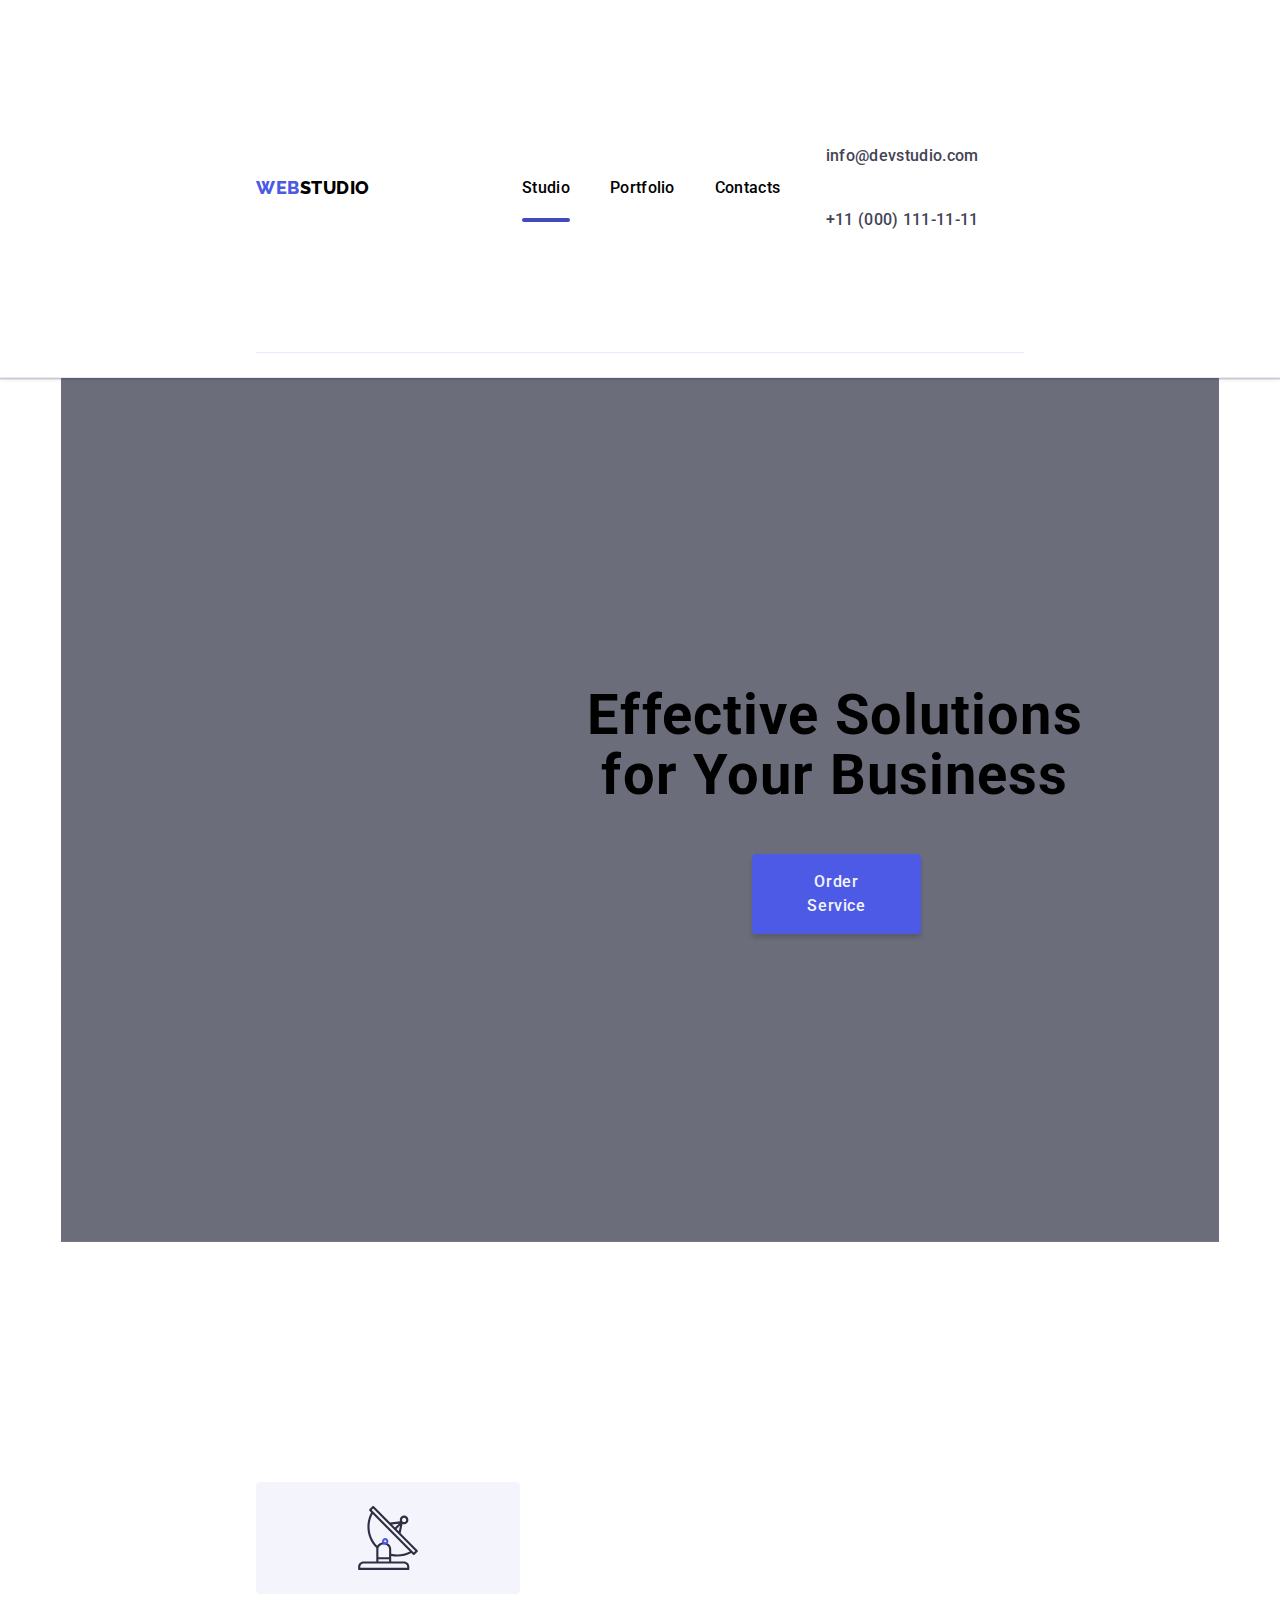
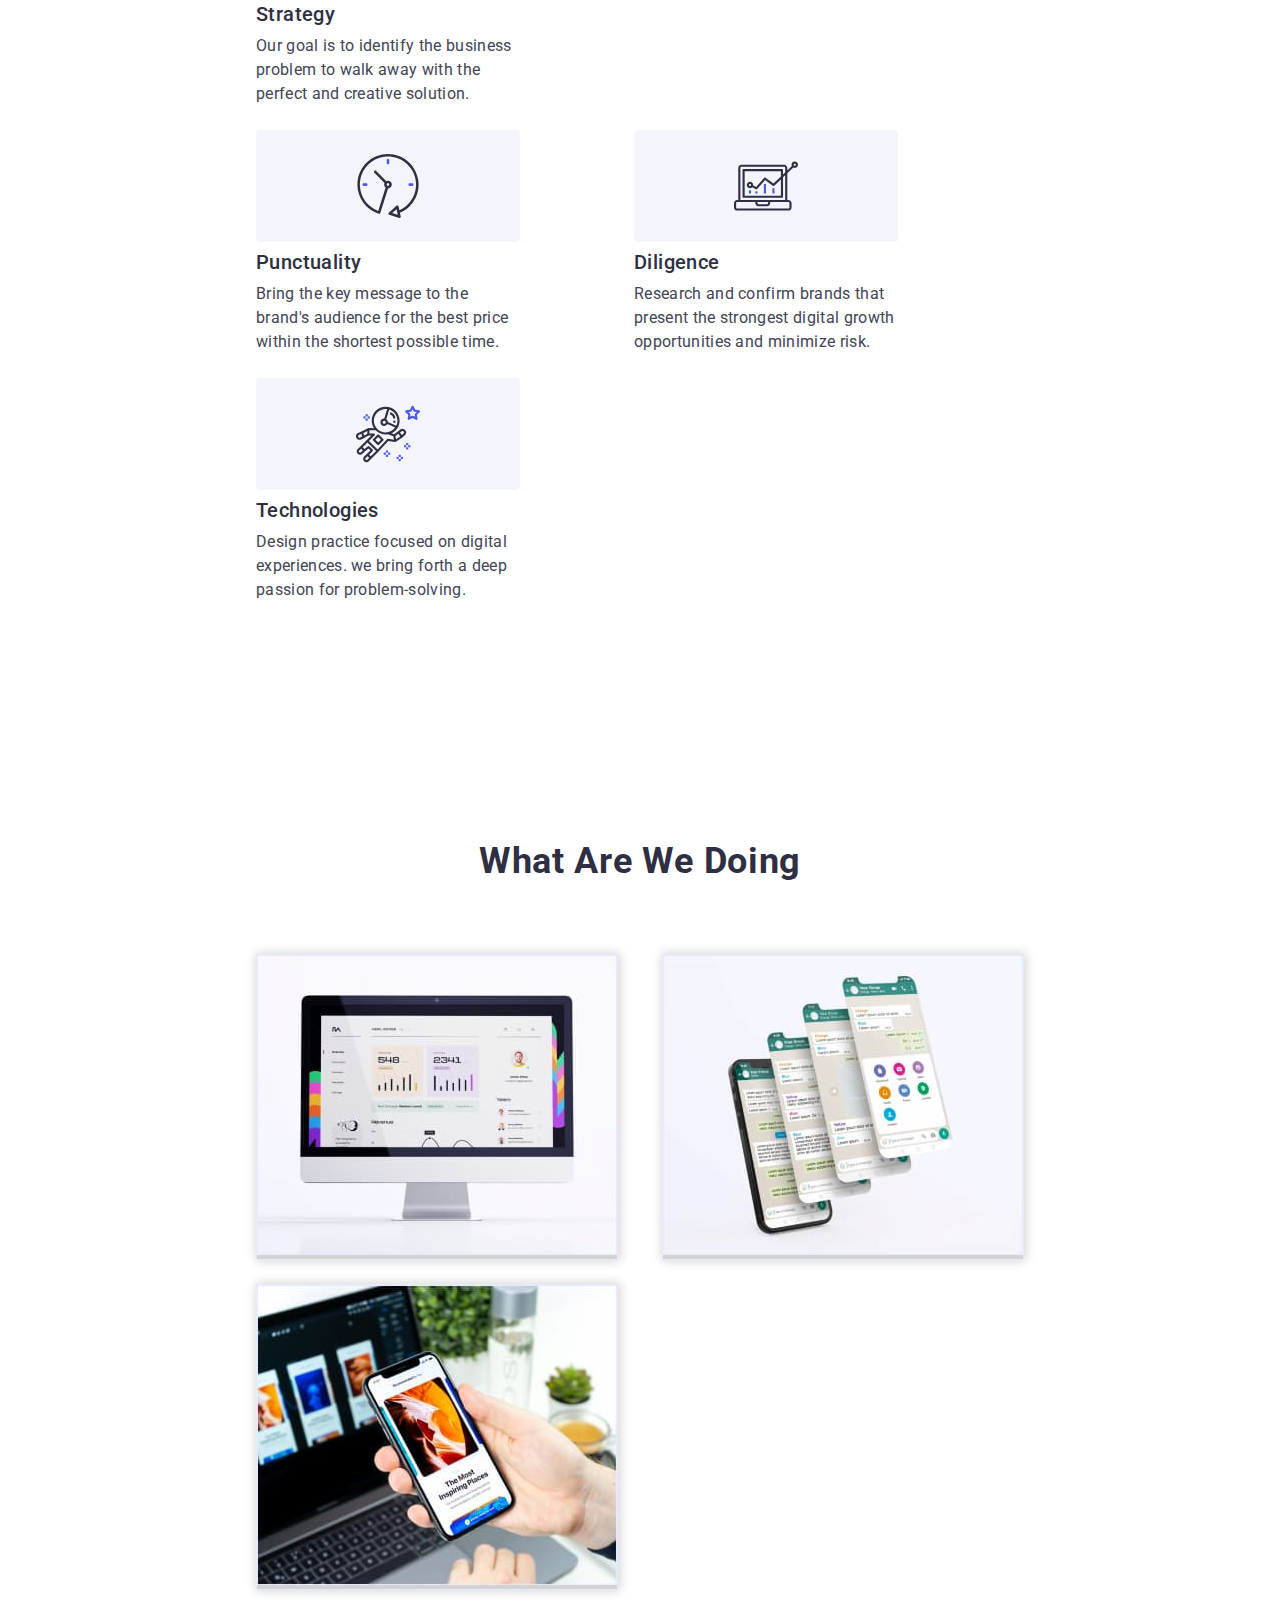
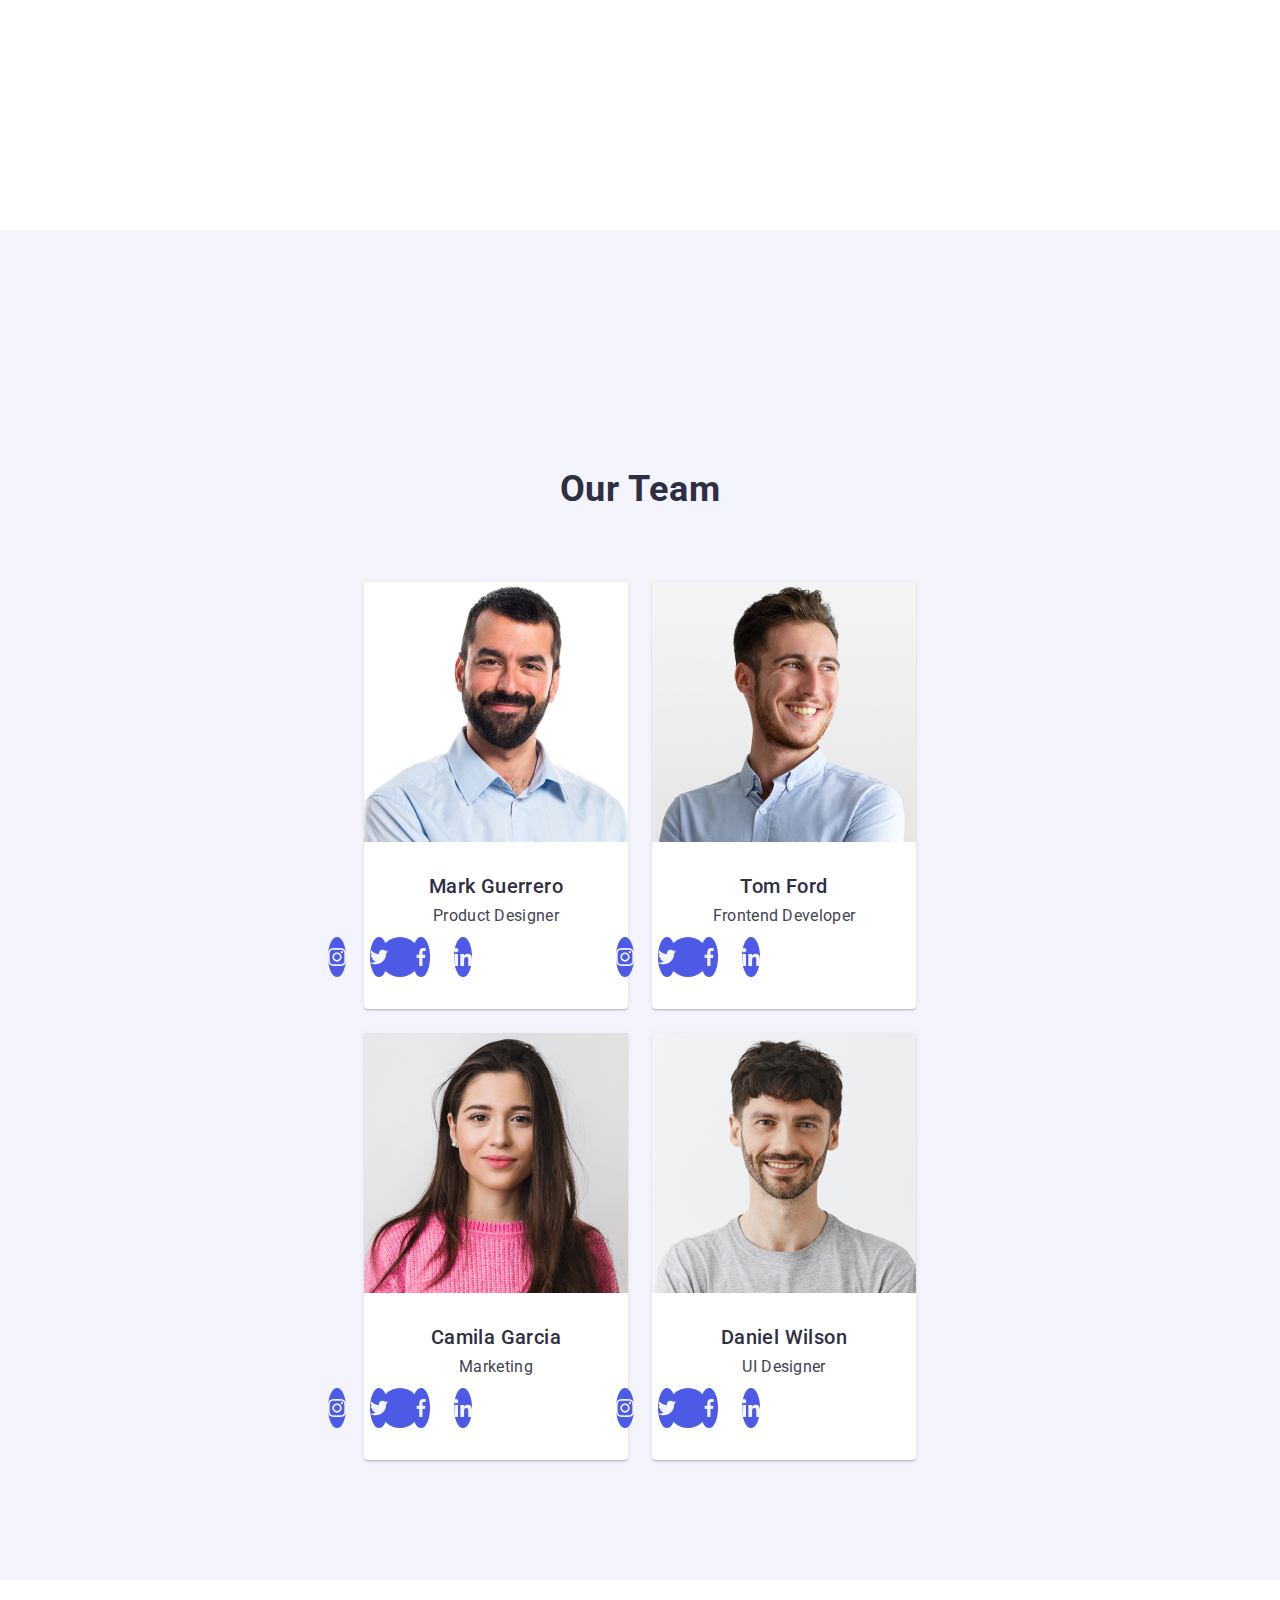
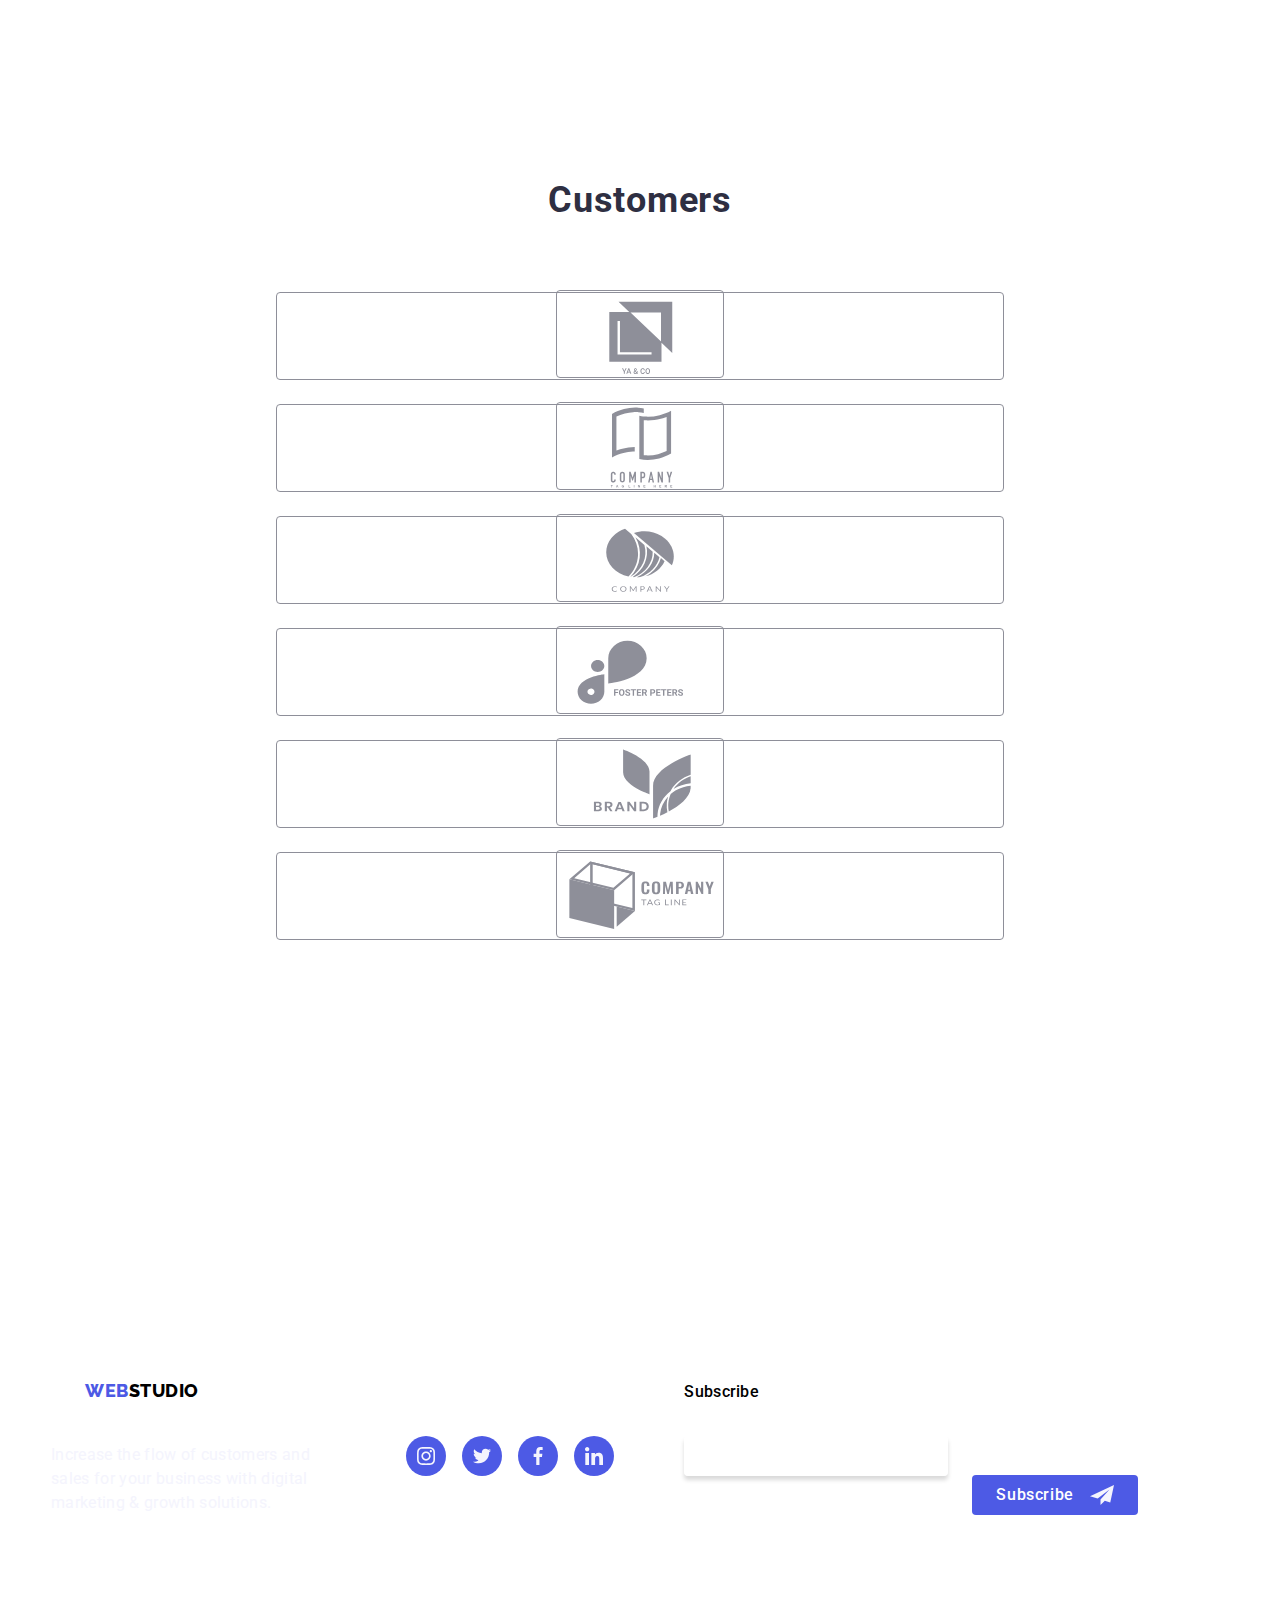
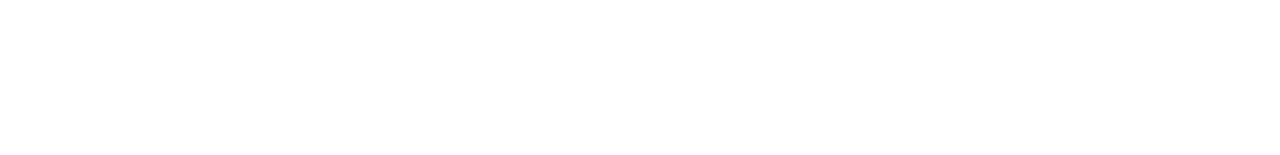
==== commit 488899ff: "tablet" ====
--- a/index.html
+++ b/index.html
@@ -10,7 +10,7 @@
         <link rel="stylesheet" href="https://cdnjs.cloudflare.com/ajax/libs/modern-normalize/2.0.0/modern-normalize.min.css" integrity="sha512-4xo8blKMVCiXpTaLzQSLSw3KFOVPWhm/TRtuPVc4WG6kUgjH6J03IBuG7JZPkcWMxJ5huwaBpOpnwYElP/m6wg==" crossorigin="anonymous" referrerpolicy="no-referrer" />
         <link rel="stylesheet" href="./css/style.css" />
         <link rel="stylesheet" href="./css/desktop.css">
-        <link rel="stylesheet" href="./css/tablet.css">
+        
     </head>
     <body>
         <header class="header">
@@ -346,41 +346,41 @@
 
         <footer class="footer">
           <div class="container footer-container">
-            <div class="footer-details-container">  
-                <a class="footer-logo-link" href="/goit-markup-hw-03/"><span class="iris">web</span>studio</a>
-                <p class="footer-description">Increase the flow of customers and sales for your business with digital marketing & growth solutions.</p>
-            </div>      
-            <div class="footer-socmed-container">
-                <h2 class="footer-socmed-title">Social media</h2>
-                    <ul class="footer-socmed-list">
-                        <li class="footer-socmed-list-item">
+                <div class="footer-details-container">  
+                    <a class="footer-logo-link" href="/goit-markup-hw-03/"><span class="iris">web</span>studio</a>
+                    <p class="footer-description">Increase the flow of customers and sales for your business with digital marketing & growth solutions.</p>
+                </div>      
+                <div class="footer-socmed-container">
+                    <h2 class="footer-socmed-title">Social media</h2>
+                        <ul class="footer-socmed-list">
+                            <li class="footer-socmed-list-item">
                             <svg class="team-socmed-list-item-icon"><use href="./images/icons.svg#instagram" /></svg>
-                        </li>
-                        <li class="footer-socmed-list-item">
+                            </li>
+                            <li class="footer-socmed-list-item">
                             <svg class="team-socmed-list-item-icon"><use href="./images/icons.svg#twitter" /></svg>
-                        </li>
-                        <li class="footer-socmed-list-item">
+                            </li>
+                            <li class="footer-socmed-list-item">
                             <svg class="team-socmed-list-item-icon"><use href="./images/icons.svg#facebook" /></svg>
-                        </li>
-                        <li class="footer-socmed-list-item">
+                            </li>
+                            <li class="footer-socmed-list-item">
                             <svg class="team-socmed-list-item-icon"><use href="./images/icons.svg#linkedIn" /></svg>
-                        </li>
-                    </ul>
-            </div>  
-            <div class="footer-form-container">
-                <form class="footer-subscription-form" name="subscribe-form" autocomplete="on">
-                    <label class="footer-subscription-label">
+                            </li>
+                        </ul>
+                </div>  
+                <div class="footer-form-container">
+                    <form class="footer-subscription-form" name="subscribe-form" autocomplete="on">
+                        <label class="footer-subscription-label">
                         <span class="footer-subscription-text">Subscribe</span>
                         <input class="footer-subscription-input" type="email" name="subscription-email" placeholder="E-mail" required>
-                    </label>
-                    <button class="footer-subscription-button" type="submit">
-                        <span>Subscribe</span>
-                        <svg class="footer-subscription-icon" width="24" height="24">
+                        </label>
+                        <button class="footer-subscription-button" type="submit">
+                            <span>Subscribe</span>
+                                <svg class="footer-subscription-icon" width="24" height="24">
                             <use href="./images/icons.svg#telegram"></use>
-                        </svg>
-                    </button>
-                </form>
-            </div>
+                                </svg>
+                        </button>
+                    </form>
+                </div>
           </div> 
         </footer>
 
--- a/css/style.css
+++ b/css/style.css
@@ -64,6 +64,13 @@
     margin: 0 auto;
 }
 
+@media screen and (min-width: 768px) {
+    .container,
+    .customers-container {
+      max-width: 768px;
+    }
+}
+
 .figure {
     margin: 0px;
 }
@@ -95,6 +102,14 @@
     text-transform: uppercase;
     text-decoration: none;
 }
+
+@media screen and (min-width: 768px) {
+    .main-header-menu-list {
+      display: flex;
+      gap: 24px;
+      margin-left: 120px;
+    }
+  }
 
 .main-header-menu-list-item-link::after {
     content: "";
@@ -147,6 +162,14 @@
     gap: 40px;
 }
 
+@media screen and (min-width: 768px) {
+    .address-list {
+      display: flex;
+      flex-direction: column;
+      gap: 8px;
+    }
+  }
+
 .main-header-menu-list-item-link {
     color: var(--navyblue);
     font-size: 16px;
@@ -169,6 +192,15 @@
     line-height: 24px; 
     letter-spacing: 0.32px;
 }
+
+@media screen and (min-width: 768px) {
+    .main-header-contacts-link {
+      padding: 0;
+      font-size: 12px;
+      line-height: 14px;
+      letter-spacing: 0.48px;
+    }
+  }
 
 .hero {
     flex-shrink: 0;
@@ -176,6 +208,22 @@
     background: linear-gradient(rgba(46, 47, 66, 0.70), rgba(46, 47, 66, 0.70)), url('./../images/herobg.jpg');
     width: 100%;
 }
+@media screen and (min-width: 768px) {
+    .hero {
+        padding: 112px 0;
+        background-image: 
+            url(../images/herodarkbg4tblt.jpg),
+            url(../images/herobg4tblt.jpg);
+            linear-gradient: (rgba(46, 47, 06,0.7), rgba(46, 47,06, 0.7));
+
+        @media (min-device-pixel-ratio: 2),
+        (min-resolution: 192dpi),
+        (min-resolution: 2dppx) {
+            background-image: url(../images/herodarkbg4tblt.jpg), url(../images/herobg4tblt.jpg);
+                linear-gradient: (rgba(46, 47, 06,0.7), rgba(46, 47,06, 0.7));
+        }
+    }
+}
 
 .hero-title {
     color: var(--white);
@@ -187,6 +235,13 @@
     letter-spacing: 1.12px;
     margin-bottom: 48px;
 }
+@media screen and (min-width: 768px) {
+    .hero-title {
+      font-size: 56px;
+      line-height: 60px;
+      letter-spacing: 1.12px;
+    }
+  }
 
 .hero-cta {
     color: var(--white);
@@ -221,6 +276,13 @@
     gap: 40px;    
 }
 
+@media screen and (min-width: 768px) {
+    .feature-list-item {
+        width: calc((100% / 2) - 30px);
+    }
+    
+}
+
 .feature-list-item-title {
     flex-direction: column;
     align-items: flex-start;
@@ -234,6 +296,12 @@
     letter-spacing: 0.4px;
     text-transform: capitalize;
     margin-bottom: 8px;
+}
+@media screen and (min-width: 768px) {
+    .feature-list-item-title {
+        text-align: left;
+    }
+    
 }
 
 .feature-list-item-description {
@@ -318,6 +386,14 @@
     border-radius: 0px 0px 4px 4px;
     background: var(--white);
     box-shadow: 0px 2px 1px 0px rgba(46, 47, 66, 0.08), 0px 1px 1px 0px rgba(46, 47, 66, 0.16), 0px 1px 6px 0px rgba(46, 47, 66, 0.08);
+}
+
+@media screen and (min-width: 768px) {
+    .our-team-list-item {
+        margin: 0;
+        width: calc((100% / 2))- 30px;
+    }
+    
 }
 
 .our-team-list-item-details {
@@ -754,6 +830,13 @@
     transform: translate(-50%, -50%) scale(1);
     transition: transform 250ms cubic-bezier(0.4, 0, 0.2, 1);
     background: var(--dairy);
+}
+
+@media screen and (min-width: 768px) {
+    .modal {
+        max-width: 408px;
+    }
+    
 }
 
 .backdrop {
@@ -1328,6 +1411,8 @@
         justify-content: center;
         margin: auto;
     }
+
+   
     .hero-cta {
         align-items: center;
         justify-content: center;
@@ -1357,8 +1442,18 @@
         gap: 72px 24px;
         display: block;
         text-align: center;
-        justify-content: center;
-       
+        justify-content: center;       
+    }
+
+    @media screen and (min-width: 768px) {
+        .feature-list {
+            flex-direction: row;
+            flex-wrap: wrap;
+            justify-content: space-between;
+            column-gap: unset;
+            row-gap: 72px;
+        }
+        
     }
    
     .feature-list-item-title {
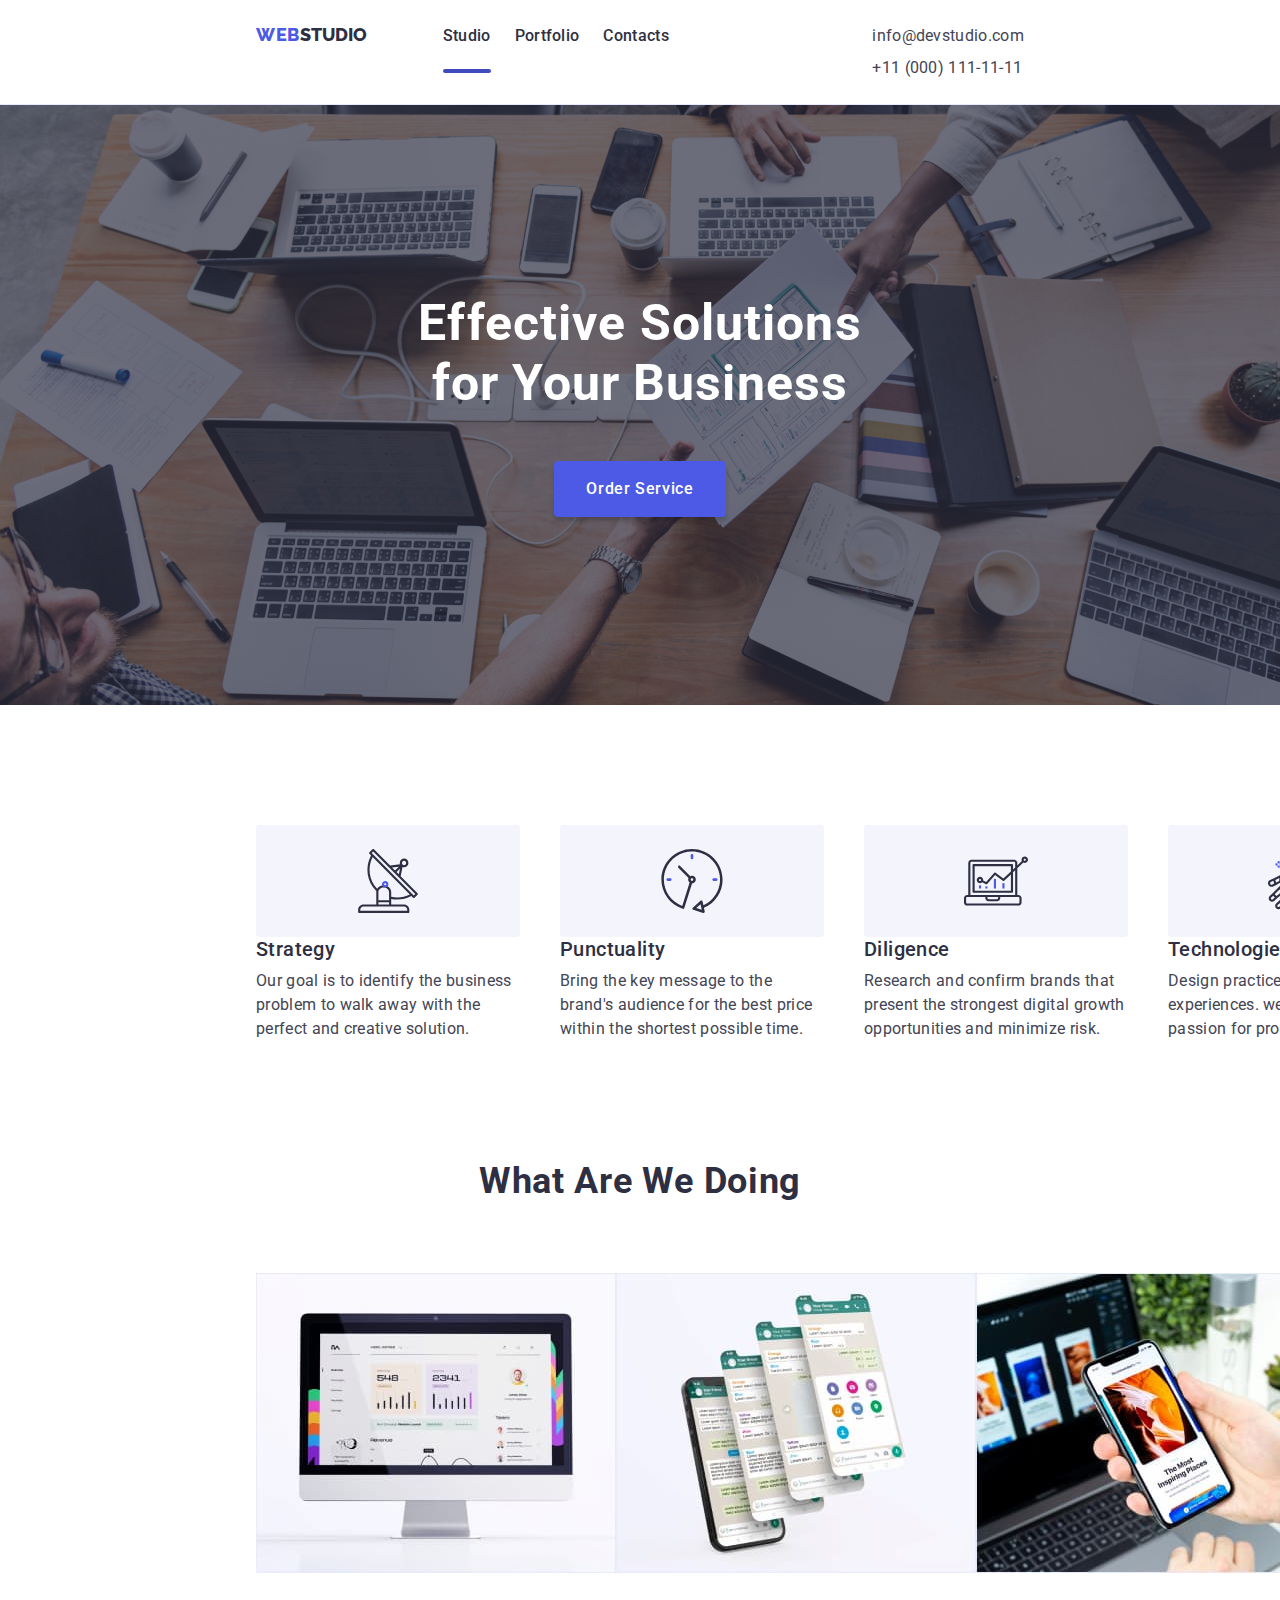
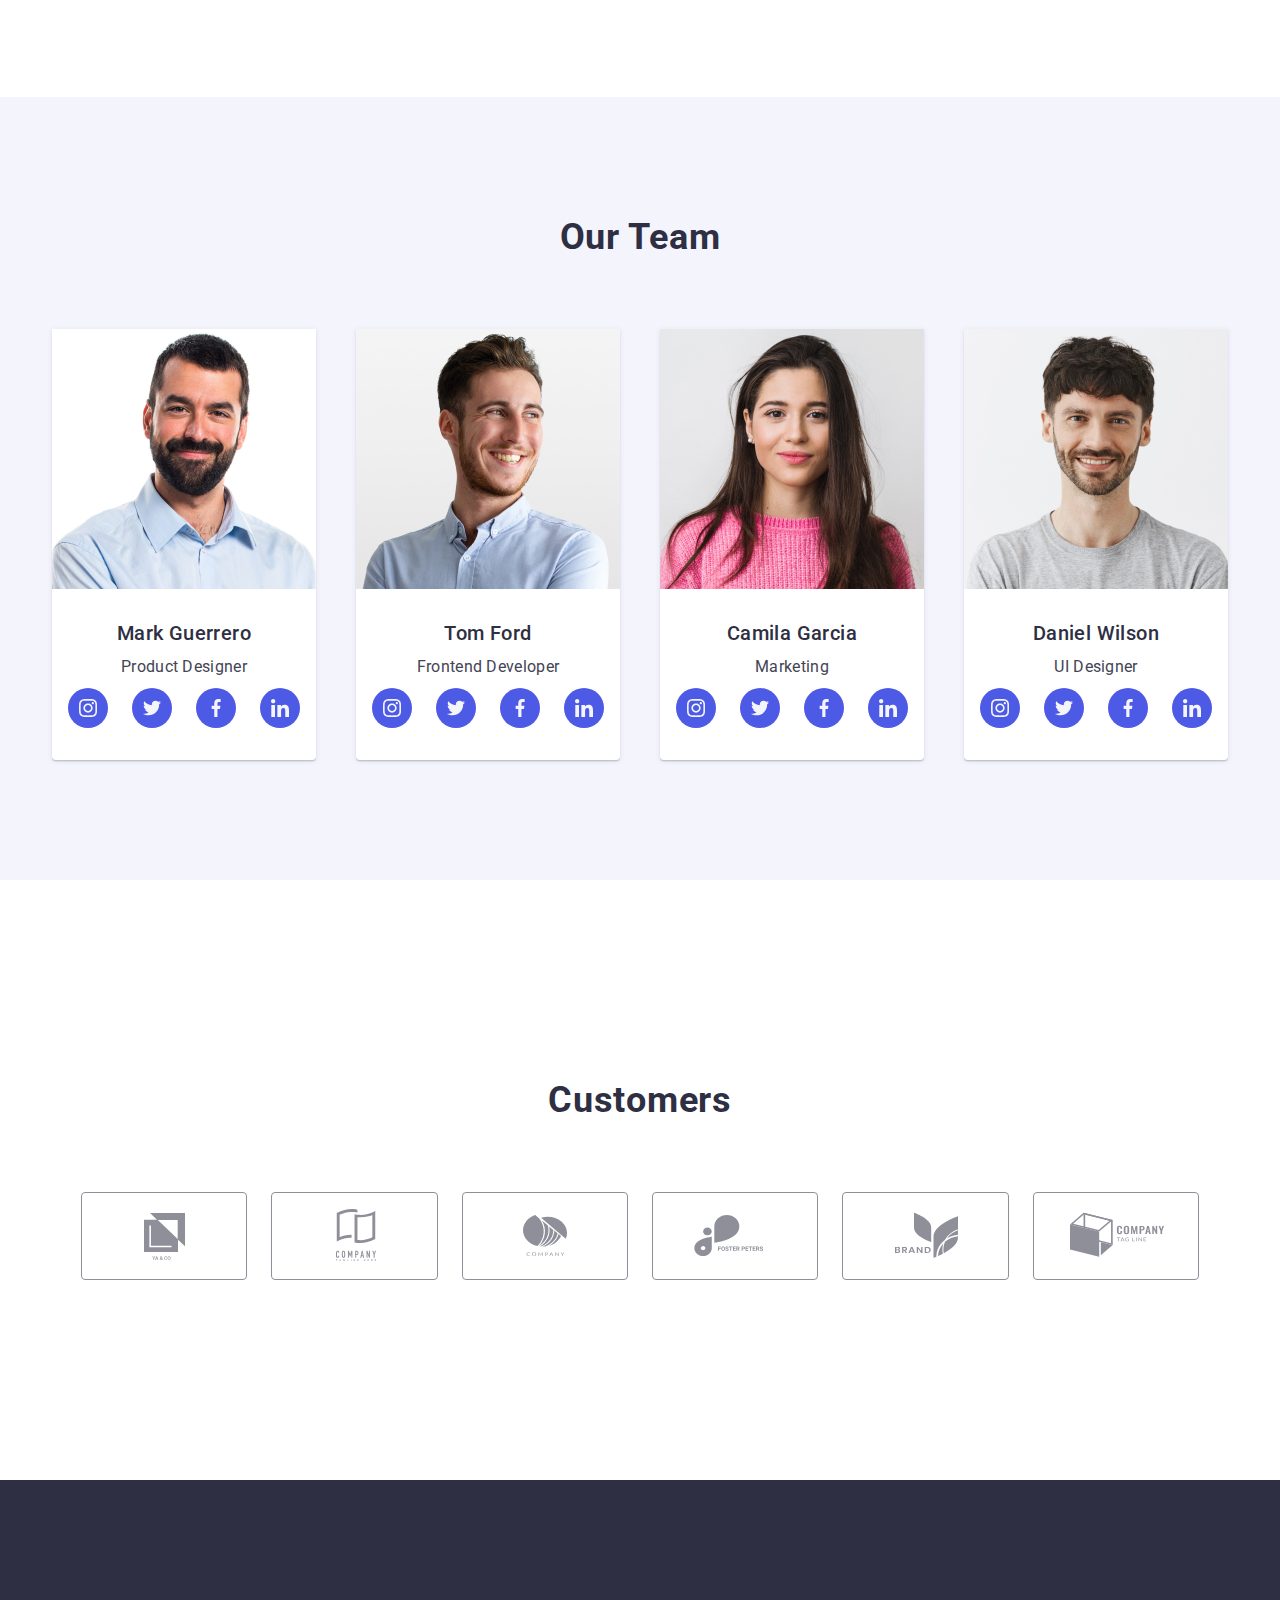
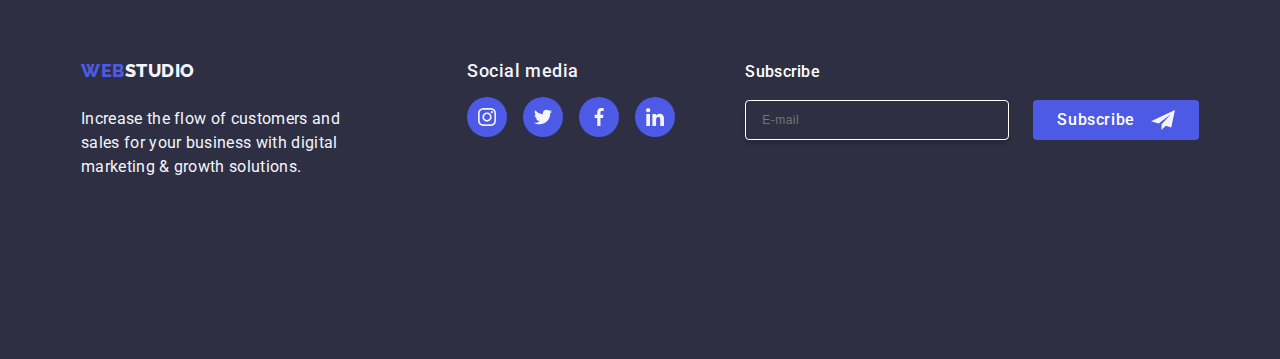
==== commit 0b36ce94: "repeat all" ====
--- a/index.html
+++ b/index.html
@@ -9,8 +9,6 @@
         <link href="https://fonts.googleapis.com/css2?family=Raleway:wght@400;800&family=Roboto:wght@400;500;700;900&display=swap" rel="stylesheet">
         <link rel="stylesheet" href="https://cdnjs.cloudflare.com/ajax/libs/modern-normalize/2.0.0/modern-normalize.min.css" integrity="sha512-4xo8blKMVCiXpTaLzQSLSw3KFOVPWhm/TRtuPVc4WG6kUgjH6J03IBuG7JZPkcWMxJ5huwaBpOpnwYElP/m6wg==" crossorigin="anonymous" referrerpolicy="no-referrer" />
         <link rel="stylesheet" href="./css/style.css" />
-        <link rel="stylesheet" href="./css/desktop.css">
-        
     </head>
     <body>
         <header class="header">
@@ -25,49 +23,12 @@
                     </ul>
                 </nav>
 
-                <address class="headeradd">
+                <address>
                 <ul class="address-list">
                     <li><a class="main-header-contacts-link" href="mailto:info@devstudio.com">info@devstudio.com</a></li>
                     <li><a class="main-header-contacts-link" href="tel:+110001111111">+11 (000) 111-11-11</a></li>
                 </ul>
                 </address>
-                <button class="menu-toggle js-open-menu">
-                    <svg class="burger-icon" width="32" height="22">
-                        <use href="images/icons/iconsclient.svg#icon-burgermenu" class="burgerlink"></use>
-    
-                    </svg>
-                </button>
-                <nav class="mobile-nav js-menu-container">
-                    <ul class="mobile-menu list">
-                        <li class="mobile-item"><a href=" index.html" class="mobile-link">Studio</a></li>
-                        <li class="mobile-item"><a href=" portfolio.html" class="mobile-link">Portfolio</a></li>
-                        <li class="mobile-item"><a href="Contacts" class="mobile-link"></a>Contacts</li>
-                    </ul>
-                    <ul class="mobile-nav-info list">
-                        <li class="mobile-info-item">
-                            <a href="tel:+110001111111" class="mobile-link">+11 (000) 111-11-11</a>
-                        </li>
-                        <li class="mobile-info-mail">
-                            <a href="mailto:info@devstudio.com" class="mobile-link">info@devstudio.com</a>
-                        </li>
-                    </ul>
-                    <ul class="mobile-social teamlink">
-                        <li class="list-team"><a href="#" class="teamlinks"><img src="./images/icons.svg#instagram"
-                                    alt="instagram"></a>
-                        </li>
-                        <li class="list-team"><a href="#" class="teamlinks"><img src="./images/icons.svg#twitter"
-                                    alt="twitter"></a></li>
-                        <li class="list-team"><a href="#" class="teamlinks"><img src="./images/icons.svg#facebook"
-                                    alt="facebook"></a></li>
-                        <li class="list-team"><a href="#" class="teamlinks"><img src="./images/icons.svg#linkedIn"
-                                    alt="linkedin"></a></li>
-                    </ul>
-                    <button class="mobile-nav-close js-close-menu">
-                        <svg>
-                            <use href="images/icons/iconsclient.svg#icon-close"></use>
-                        </svg>
-                    </button>
-                </nav>
             </div>    
         </header>
                     
@@ -346,41 +307,41 @@
 
         <footer class="footer">
           <div class="container footer-container">
-                <div class="footer-details-container">  
-                    <a class="footer-logo-link" href="/goit-markup-hw-03/"><span class="iris">web</span>studio</a>
-                    <p class="footer-description">Increase the flow of customers and sales for your business with digital marketing & growth solutions.</p>
-                </div>      
-                <div class="footer-socmed-container">
-                    <h2 class="footer-socmed-title">Social media</h2>
-                        <ul class="footer-socmed-list">
-                            <li class="footer-socmed-list-item">
+            <div class="footer-details-container">  
+                <a class="footer-logo-link" href="/goit-markup-hw-03/"><span class="iris">web</span>studio</a>
+                <p class="footer-description">Increase the flow of customers and sales for your business with digital marketing & growth solutions.</p>
+            </div>      
+            <div class="footer-socmed-container">
+                <h2 class="footer-socmed-title">Social media</h2>
+                    <ul class="footer-socmed-list">
+                        <li class="footer-socmed-list-item">
                             <svg class="team-socmed-list-item-icon"><use href="./images/icons.svg#instagram" /></svg>
-                            </li>
-                            <li class="footer-socmed-list-item">
+                        </li>
+                        <li class="footer-socmed-list-item">
                             <svg class="team-socmed-list-item-icon"><use href="./images/icons.svg#twitter" /></svg>
-                            </li>
-                            <li class="footer-socmed-list-item">
+                        </li>
+                        <li class="footer-socmed-list-item">
                             <svg class="team-socmed-list-item-icon"><use href="./images/icons.svg#facebook" /></svg>
-                            </li>
-                            <li class="footer-socmed-list-item">
+                        </li>
+                        <li class="footer-socmed-list-item">
                             <svg class="team-socmed-list-item-icon"><use href="./images/icons.svg#linkedIn" /></svg>
-                            </li>
-                        </ul>
-                </div>  
-                <div class="footer-form-container">
-                    <form class="footer-subscription-form" name="subscribe-form" autocomplete="on">
-                        <label class="footer-subscription-label">
+                        </li>
+                    </ul>
+            </div>  
+            <div class="footer-form-container">
+                <form class="footer-subscription-form" name="subscribe-form" autocomplete="on">
+                    <label class="footer-subscription-label">
                         <span class="footer-subscription-text">Subscribe</span>
                         <input class="footer-subscription-input" type="email" name="subscription-email" placeholder="E-mail" required>
-                        </label>
-                        <button class="footer-subscription-button" type="submit">
-                            <span>Subscribe</span>
-                                <svg class="footer-subscription-icon" width="24" height="24">
+                    </label>
+                    <button class="footer-subscription-button" type="submit">
+                        <span>Subscribe</span>
+                        <svg class="footer-subscription-icon" width="24" height="24">
                             <use href="./images/icons.svg#telegram"></use>
-                                </svg>
-                        </button>
-                    </form>
-                </div>
+                        </svg>
+                    </button>
+                </form>
+            </div>
           </div> 
         </footer>
 
--- a/css/style.css
+++ b/css/style.css
@@ -65,10 +65,9 @@
 }
 
 @media screen and (min-width: 768px) {
-    .container,
-    .customers-container {
-      max-width: 768px;
-    }
+    .container {
+        max-width: 768px;
+    } 
 }
 
 .figure {
@@ -102,14 +101,6 @@
     text-transform: uppercase;
     text-decoration: none;
 }
-
-@media screen and (min-width: 768px) {
-    .main-header-menu-list {
-      display: flex;
-      gap: 24px;
-      margin-left: 120px;
-    }
-  }
 
 .main-header-menu-list-item-link::after {
     content: "";
@@ -163,12 +154,19 @@
 }
 
 @media screen and (min-width: 768px) {
+    .main-header-menu-list {
+        gap: 24px;
+    }
+}
+
+@media screen and (min-width: 768px) {
     .address-list {
-      display: flex;
-      flex-direction: column;
-      gap: 8px;
+        display: flex;
+        flex-direction: column;
+        gap: 8px;
+        font-size: 12px;
     }
-  }
+}
 
 .main-header-menu-list-item-link {
     color: var(--navyblue);
@@ -192,15 +190,6 @@
     line-height: 24px; 
     letter-spacing: 0.32px;
 }
-
-@media screen and (min-width: 768px) {
-    .main-header-contacts-link {
-      padding: 0;
-      font-size: 12px;
-      line-height: 14px;
-      letter-spacing: 0.48px;
-    }
-  }
 
 .hero {
     flex-shrink: 0;
@@ -208,22 +197,6 @@
     background: linear-gradient(rgba(46, 47, 66, 0.70), rgba(46, 47, 66, 0.70)), url('./../images/herobg.jpg');
     width: 100%;
 }
-@media screen and (min-width: 768px) {
-    .hero {
-        padding: 112px 0;
-        background-image: 
-            url(../images/herodarkbg4tblt.jpg),
-            url(../images/herobg4tblt.jpg);
-            linear-gradient: (rgba(46, 47, 06,0.7), rgba(46, 47,06, 0.7));
-
-        @media (min-device-pixel-ratio: 2),
-        (min-resolution: 192dpi),
-        (min-resolution: 2dppx) {
-            background-image: url(../images/herodarkbg4tblt.jpg), url(../images/herobg4tblt.jpg);
-                linear-gradient: (rgba(46, 47, 06,0.7), rgba(46, 47,06, 0.7));
-        }
-    }
-}
 
 .hero-title {
     color: var(--white);
@@ -235,13 +208,14 @@
     letter-spacing: 1.12px;
     margin-bottom: 48px;
 }
+
 @media screen and (min-width: 768px) {
     .hero-title {
-      font-size: 56px;
-      line-height: 60px;
-      letter-spacing: 1.12px;
+        font-size: 50px;
+        line-height: 60px;
+        letter-spacing: 1.12px; 
     }
-  }
+}
 
 .hero-cta {
     color: var(--white);
@@ -274,13 +248,6 @@
 .feature-list {
     display: flex;
     gap: 40px;    
-}
-
-@media screen and (min-width: 768px) {
-    .feature-list-item {
-        width: calc((100% / 2) - 30px);
-    }
-    
 }
 
 .feature-list-item-title {
@@ -297,12 +264,6 @@
     text-transform: capitalize;
     margin-bottom: 8px;
 }
-@media screen and (min-width: 768px) {
-    .feature-list-item-title {
-        text-align: left;
-    }
-    
-}
 
 .feature-list-item-description {
     color: var(--slate);
@@ -386,14 +347,6 @@
     border-radius: 0px 0px 4px 4px;
     background: var(--white);
     box-shadow: 0px 2px 1px 0px rgba(46, 47, 66, 0.08), 0px 1px 1px 0px rgba(46, 47, 66, 0.16), 0px 1px 6px 0px rgba(46, 47, 66, 0.08);
-}
-
-@media screen and (min-width: 768px) {
-    .our-team-list-item {
-        margin: 0;
-        width: calc((100% / 2))- 30px;
-    }
-    
 }
 
 .our-team-list-item-details {
@@ -830,13 +783,6 @@
     transform: translate(-50%, -50%) scale(1);
     transition: transform 250ms cubic-bezier(0.4, 0, 0.2, 1);
     background: var(--dairy);
-}
-
-@media screen and (min-width: 768px) {
-    .modal {
-        max-width: 408px;
-    }
-    
 }
 
 .backdrop {
@@ -1229,888 +1175,3 @@
     letter-spacing: 0.32px;
     display: block;
 }
-
-@media only screen and (min-width: 428px) and (max-width: 767px){
-    .section-container{
-        max-width: 428px;
-        margin: 0 auto;
-        padding: 0 15px;
-    }
-    .menu-toggle{
-    min-height: 40px;
-    min-width: 40px;
-    background-color: transparent;
-    outline: none;
-    border: none;
-    display: inline-flex;
-    align-items: center;
-    justify-content: center;
-    cursor: pointer;
-    border: none;
-    color: var(--navyblue, #2e2f42);
-    position: relative;
-}
-
-
-.mobile-nav.is-open{
-    visibility: visible;
-    opacity: 1;
-    pointer-events: auto;
-    /* transform: translateX(0); */
-}
-.mobile-nav{
-    display: flex;
-    flex-direction: column;
-    align-items: flex-start;
-    position: fixed;
-    
-    flex-shrink: 0;
-    top: 0;
-    left: 0;
-    right: 0;
-    bottom: 0;
-    visibility: hidden;
-    opacity: 0;
-    pointer-events: none;
-    background-color: var(--colorwhite);
-    box-shadow: 0px 1px 6px 0px rgba(46, 47, 66, 0.08), 0px 1px 1px 0px 
-                                rgba(46, 47, 66, 0.16), 0px 2px 1px 0px 
-                                rgba(46, 47, 66, 0.08);
-    /* transform: translateX(100%);
-    transition: var(--transition-duration) cubic-bezier(0.4, 0, 0.2, 1); */
-
-}
-
-.mobile-nav-close{
-
-    display: flex;
-    align-items: center;
-    justify-content: center;
-    fill: var(--CORNFLOWER, #E7E9FC);
-    stroke-width: 1px;
-    border: 1px solid rgba(0, 0, 0, 0.10);;
-    border-radius: 50px;
-    width: 24px;
-    height: 24px;
-    position: absolute;
-    left: 93%;
-    top:0px;
-    cursor:pointer;
-    margin-top: 24px;
-    cursor: pointer;
-    transition-property: background-color, border-color, color;
-    transition-duration: 250ms;
-    transition-timing-function: cubic-bezier(0.4, 0, 0.2, 1);
-
-}
-
-.mobile-nav-close svg{
-    fill: var(--bgnavyblue);
-    width: 18px;
-    height: 18px;
-    transition-property: fill;
-    transition-duration: 250ms;
-    transition-timing-function: cubic-bezier(0.4, 0, 0.2, 1);
-}
-
-.mobile-nav-close svg {
-    fill: var(--bgnavyblue)
-}
-
-.mobile-nav-close:hover {
-    background-color: var(--ocean);
-}
-mobile-nav-info,
-mobile-nav{
-    display: inline-block;
-}
-
-
-
-.mobile-menu{
-    padding: 48px 40px;
-    margin-top: 80px;   
-}
-.mobile-menu .mobile-link{
-    color: var(--bgnavyblue);
-}
-.mobile-item,
-.mobile-info-item{
-    font-family: Roboto;
-    font-size: 36px;
-    font-weight: 700;
-    line-height: 40px;
-    letter-spacing: 0.72px;
-   
-    
-}
-.mobile-link{
-    text-decoration: none;
-}
-.mobile-item:not(:first-child){
-    margin-bottom: 0;
-    
-   
-}
-    
-
-.mobile-item:not(:first-child){
-    margin-top: 40px;
-    
-}
-
-.mobile-nav-info{
-    margin-top: 100px;
-    padding: 48px 40px;
-}
-.mobile-info-item .mobile-link{
-     color: var(--slate);   
-}
-.mobile-info-item{
-    margin-bottom: 40px;
-}
-.mobile-info-mail .mobile-link{
-    color: var(--SLATE, #434455);
-    font-family: Roboto;
-    font-size: 20px;
-    font-weight: 500;
-    line-height: 1.2em; 
-    letter-spacing: 0.4px;
-   
-
-}
-.mobile-info-item:hover{
-    color: var(--iris);
-}
-.mobile-social{
-    margin-left: 40px;
-    margin-bottom: 40px;
-    column-gap: 56px;
-  
-}
-    
-
-}
-
-@media only screen and (min-width: 428px) and (max-width: 767px),
- only screen and (max-width: 428px){
-    .main-header-logo-link,
-    .address-list {
-        display: none;
-    }
-    .main-header-nav {
-        display: flex;
-        align-items: center;
-        justify-content: center;
-        height: 70px;
-    }
-    .hero {
-        background-image: linear-gradient(rgba(45, 47, 66, 0.7), rgba(46, 47, 66, 0.7)), url("../images/media/heromoblieview.jpg");
-        min-width: 428px;
-        align-items: center;
-        justify-content: center;
-        margin: auto;
-    }
-
-   
-    .hero-cta {
-        align-items: center;
-        justify-content: center;
-        display: inline-block;
-        margin: auto;
-    }
-
-    
-    .hero-title {
-        display: block;
-        max-width: 320px;
-        font-weight: 700;
-        font-size: 36px;
-        line-height: 1.11em;
-        letter-spacing: 0.72px;
-        text-align: center;
-        margin: auto;
-        margin-bottom: 72px;
-        
-    }
-    .feature-list .feature-item-icon {
-        display: none;
-    }
-    .feature-list {
-        margin: auto;
-        min-height: 120px;
-        gap: 72px 24px;
-        display: block;
-        text-align: center;
-        justify-content: center;       
-    }
-
-    @media screen and (min-width: 768px) {
-        .feature-list {
-            flex-direction: row;
-            flex-wrap: wrap;
-            justify-content: space-between;
-            column-gap: unset;
-            row-gap: 72px;
-        }
-        
-    }
-   
-    .feature-list-item-title {
-        text-align: center;
-        font-size: 36px;
-        font-weight: 700;
-        line-height: 1.11em;
-        letter-spacing: 0.72px;
-        margin-bottom: 8px;
-
-    }
-    .what-are-we-doing {
-        display: none;
-    }
-    .our-team {
-      margin: auto;
-      display: block;
-      justify-content: center;
-      align-items: center;
-      flex-direction: column;
-      gap: 72px;
-     
-    }
-    .customers-lists {
-        
-        display: flex;
-        flex-wrap: wrap;
-        justify-content: center;
-        align-items: center;
-        gap: 72px 16px;
-
-    }
-    .footer-container{
-        display: inline-block;
-        justify-content: center;
-        align-items: center;
-    
-    }
-    .footer-details-container {
-        margin: 0 auto;
-        padding-top: 0;
-        text-align: center;
-    }
-
-    .footer-logo-link {
-        text-align: center;
-        display: center;
-        margin: 0 auto;
-        padding-top: 0;
-    }
-
-    .footer-description {
-        padding-top: 17px;
-        padding-bottom: 72px;
-        text-align: start;
-        margin: auto;
-    }
-
-    .footer-socmed-container{
-        margin: 0 auto;
-        text-align: center;
-    }
-    .footer-socmed-list-item {
-        display: flex;
-        align-items: center;
-        justify-content: center;
-        margin-bottom: 72px;
-        
-    }
-
-    .footer-socmed-list-item-icon {
-        display: flex;
-        align-items: center;
-        justify-content: center;
-        flex-direction: column;
-    }
-
-    .footer-subscription-text{
-        margin-bottom: 16px;     
-    }
-    .footer-form-container {
-        display: flex;
-        align-items: center;
-        justify-content: center;
-        flex-direction: column;
-    }
-    .footer-subscription-form {
-        display: flex;
-        align-items: center;
-        justify-content: center;
-        flex-direction: column;
-    } 
-}
-
-@media screen and (min-width: 1200px) {
-    .main-header-logo-link {
-            color: var(--maincolor);
-            width: 44px;
-            font-family: 'Raleway';
-            font-size: 18px;
-            font-weight: 800;
-            line-height: 1.16em;
-            letter-spacing: 0.54px;
-            text-transform: uppercase;
-            margin-right: 70px;
-    
-    
-        }
-    .menu-toggle{
-        display: none;
-    }
-
-    .mobile-nav{
-        display: none;
-    }
-    
-        .main-header-logo-link .iris {
-            color: var(--iris);
-    
-        }
-    
-        .main-header-nav .main-header-menu-list-item-link {
-            color: var(--maincolor);
-            font-size: inherit;
-            line-height: 1.5em;
-            letter-spacing: 0.32px;
-            font-weight: 500;
-            font-weight: 500;
-    
-        }
-    
-    
-        .main-header-nav {
-            display: flex;
-            justify-content: center;
-            align-items: center;
-            flex-shrink: 0;
-        }
-    
-        .address-list {
-            padding: 0;
-        }
-    
-        .main-header-menu-list {
-            display: flex;
-            padding: 0px;
-            margin: auto;
-            gap: 40px;
-            transition: color 250ms cubic-bezier(0.4, 0, 0.2, 1);
-            margin-left: 76px;
-        }
-
-        .header-container,
-        .main-header-nav,
-        .main-header-menu-list,
-        .address-list {
-            display: flex;
-            align-items: center;
-        }
-
-        .header-container {
-            border-bottom: 1px solid var(--cornflower);
-            padding-top: 24px;
-            padding-bottom: 23px;
-        
-        }
-    
-        .main-header-nav .main-header-menu-list {
-            font-weight: 500;
-        }
-    
-        .address-list {
-            gap: 40px;
-        }
-    
-        .headeradd {
-            margin: auto;
-        }
-    
-        .main-header-contacts-link {
-            color: var(--slate);
-            font-size: 16px;
-            line-height: 1.5em;
-            letter-spacing: 0.02em;
-            font-weight: 500;
-            position: relative;
-            transition: color 250ms cubic-bezier(0.4, 0, 0.2, 1),
-        }
-    
-        .main-header-menu-list-item-link:hover,
-        .main-header-menu-list-item-link:focus {
-            color: var(--ocean);
-            transition: color 250ms cubic-bezier(0.4, 0, 0.2, 1);
-        }
-    
-        .main-header-menu-list-item-link:hover,
-        .main-header-menu-list-item-link:focus {
-            color: var(--ocean);
-            transition: width 250ms cubic-bezier(0.4, 0, 0.2, 1);
-            transition: color 250ms cubic-bezier(0.4, 0, 0.2, 1);
-        }
-    
-    
-        .main-header-menu-list-item-link:hover::after {
-            content: '';
-            display: block;
-            height: 4px;
-            background-color: var(--ocean);
-            position: absolute;
-            left: 0;
-            width: 100%;
-            margin-top: 10px;
-            border: 2px solid var(--ocean);
-            border-radius: 4px;
-            transition: scale 250ms cubic-bezier(0.4, 0, 0.2, 1)
-        }
-    
-        .main-header-menu-list-item-link {
-            position: relative;
-            transition: color 250ms cubic-bezier(0.4, 0, 0.2, 1),
-        }
-    
-    
-        .hero {
-            width: 1158px;
-            padding: 0px 15px;
-            background: linear-gradient(rgba(46, 47, 66, 0.70), rgba(46, 47, 66, 0.70)), url('./../images/herobg.jpg');
-            margin-left: auto;
-            margin-right: auto;
-    
-        }
-    
-        .container {
-            padding-top: 120px;
-            padding-bottom: 120px;
-        }
-    
-        /* Main hero section */
-        .hero {
-    
-            margin: 0 auto;
-            background-color: var(--bgnavyblue);
-            background-image: linear-gradient(rgba(45, 47, 66, 0.7), rgba(46, 47, 66, 0.7)), url("/images/herobg.jpg");
-            max-width: 1440px;
-            background-size: cover;
-            background-position: center;
-            justify-content: center;
-            background-repeat: no-repeat;
-            padding-top: 188px;
-            padding-bottom: 188px;
-    
-    
-    
-        }
-    
-        .hero-title {
-            margin: 0px;
-            display: block;
-            width: 496px;
-            color: var(--colorwhite);
-            text-align: center;
-            font-size: 56px;
-            line-height: 1.07em;
-            font-weight: 700;
-            gap: 10px;
-            letter-spacing: 1.12px;
-            margin: 0px 331px 48px 331px;
-    
-        }
-    
-        .hero .hero-cta {
-            display: block;
-            align-items: center;
-            font-family: inherit;
-            width: 169px;
-            padding: 16px 32px;
-            gap: 10px;
-            border-radius: 4px;
-            background: var(--iris);
-            box-shadow: 0px 4px 4px 0px rgba(0, 0, 0, 0.15);
-            margin: 0px 495px 0px 496px;
-            /* button text */
-            color: var(--cloud);
-            font-size: 16px;
-            line-height: 1.5em;
-            font-weight: 500;
-            transition: background-color 250ms cubic-bezier(0.4, 0, 0.2, 1);
-        }
-    
-        .hero .hero-cta:active,
-        .hero .hero-cta:hover {
-            border-radius: 4px;
-            background-color: var(--ocean);
-            box-shadow: 0px 3px 1px rgba(0, 0, 0, 0.1), 0px 2px 1px rgba(0, 0, 0, 0.88), 0px 2px 2px rgba(0, 0, 0, 0.12);
-            cursor: pointer;
-            transition: var(--transition-duration);
-            color: var(--colorwhite);
-        }
-    
-        .hero .hero-cta:focus {
-            background-color: var(--ocean);
-            color: var(--colorwhite);
-        }
-    
-    
-    
-        .feature-list {
-            display: flex;
-            flex-wrap: wrap;
-            gap: 24px;
-            padding: 0;
-        }
-    
-        .feature-list .feature-list-item {
-            flex-basis: calc((100%-72px)/3);
-        }
-    
-        .feature-list .feature-list-item-icon {
-            align-items: center;
-            justify-content: center;
-            width: 264px;
-            height: 112px;
-            background-color: var(--cloud);
-            padding-top: 24px;
-            padding-bottom: 24px;
-            margin-bottom: 8px;   
-        }
-    
-        .feature-list-item-title {
-            width: 264px;
-            margin-bottom: 8px;
-        }
-    
-        .feature-list-item-description {
-            width: 264px;    
-        }  
-    
-        .what-are-we-doing .container {
-            padding-top: 0px;
-        }
-    
-        .what-are-we-doing-title {
-            text-align: center;
-            font-size: 36px;
-            font-style: normal;
-            font-weight: 700;
-            line-height: 1.11em;
-            letter-spacing: 0.72px;
-            text-transform: capitalize;
-            margin-bottom: 72px;
-        }
-    
-        .what-are-we-doing-list {
-            display: flex;
-            flex-wrap: wrap;
-            gap: 24px;
-            padding: 0;    
-        }
-    
-        .what-are-we-doing-list .what-are-we-doing-list-item {
-            border: 1px solid var(--cornflower);
-            background: url(<path-to-image>), lightgray -72.845px -19px / 144.444% 112.667% no-repeat;
-            flex-basis: calc((100%-48px)/2);
-            box-shadow: 1px 0px 10px 1px lightgray;
-        }
-    
-        .our-team {    
-            background: var(--cloud);
-            padding-bottom: 0px;   
-        }
-    
-        .our-team-title {
-            text-align: center;
-            font-size: 36px;
-            font-style: normal;
-            font-weight: 700;
-            line-height: 1.11em;
-            letter-spacing: 0.72px;
-            text-transform: capitalize;
-            margin-bottom: 72px;    
-        }
-    
-        .our-team-list {
-            display: flex;
-            flex-wrap: wrap;
-            gap: 24px;
-            padding: 0;
-    
-        }
-    
-        .our-team-list .our-team-list-item {
-            border-radius: 0px 0px 4px 4px;
-            background: var(--WHITE, #FFF);
-            box-shadow: 0px 2px 1px 0px rgba(46, 47, 66, 0.08), 0px 1px 1px 0px rgba(46, 47, 66, 0.16), 0px 1px 6px 0px rgba(46, 47, 66, 0.08);
-    
-        }
-    
-        .our-team-list .our-team-list-item {
-            flex-basis: calc((100%-72px)/3);
-        }
-    
-        .our-team-list-item-details {
-            background-color: var(--primarybg);
-            padding: 32px 16px;
-            /* border-top: 0;
-        border: 1px solid #eeee; */
-            text-align: center;
-        }
-    
-        .our-team-list-item-title {
-            margin-bottom: 8px;
-        }
-    
-        .team-socmed-list {
-            list-style: none;
-            display: flex;
-            align-items: center;
-            justify-content: center;
-            column-gap: 24px;
-            padding: 0;
-    
-        }
-    
-        .team-socmed-list {
-            display: flex;
-            align-items: center;
-            justify-content: center;
-            width: 40px;
-            height: 40px;
-            background-color: var(--iris);
-            border-radius: 20px;
-            margin-top: 8px;
-            transition: background-color 250ms cubic-bezier(0.4, 0, 0.2, 1)
-        }
-    
-        .team-socmed-list:active,
-        .team-socmed-list:hover {
-    
-            background-color: var(--ocean);
-            cursor: pointer;
-            transition: var(--transition-duration);
-        }
-    
-        .team-socmed-list:focus {
-            background-color: var(--ocean);
-    
-        }
-    
-        .customer-title {
-            color: var(--NAVY-BLUE, #2E2F42);
-            text-align: center;
-            font-family: inherit;
-            font-size: 36px;
-            font-style: normal;
-            font-weight: 700;
-            line-height: 40px;
-            letter-spacing: 0.72px;
-            text-transform: capitalize;
-            margin-bottom: 72px;
-        }
-    
-        .customers-lists {
-            display: flex;
-            justify-content: center;
-            flex-wrap: wrap;
-            gap: 24px;
-            padding: 0;
-    
-        }   
-    
-        .customer-list-item-icon {
-            width: 168px;
-            height: 88px;
-            justify-content: center;
-            align-items: center;
-            fill: var(--lightslate);
-            border: 1px solid var(--lightslate, #8e8f99);
-            border-radius: 4px;
-            transition: border 250ms cubic-bezier(0.4, 0, 0.2, 1);
-    
-    
-        }
-    
-        .customers-list-item .customer-list-item-link:focus,
-        .customers-list-item .customer-list-item-link:hover {
-            border: 1px solid var(--ocean);
-            fill: var(--ocean);
-            cursor: pointer;
-            transition: border 250ms cubic-bezier(0.4, 0, 0.2, 1);
-    
-        }
-    
-    
-        .footer { 
-            background: var(--bgnavyblue);
-            padding-top: 120px;
-            padding-bottom: 120px;
-            width: 100%;   
-        }
-    
-        .footer-logo-link {
-            width: 44px;
-            color: var(--iris);
-            font-family: Raleway;
-            font-size: 18px;
-            font-weight: 800;
-            line-height: 1.17em;
-            letter-spacing: 0.54px;
-            text-transform: uppercase;
-    
-        }
-    
-        .footer .footer-logo-link {
-            color: var(--colorwhite);
-            width: 71px;
-            font-family: 'Raleway';
-            font-size: 18px;
-            font-weight: 800;
-            line-height: 1.17em;
-            letter-spacing: 0.54px;
-            text-transform: uppercase;
-            padding-right: 76px;
-            display: flex;
-            height: 21px;
-            transition: color 250ms cubic-bezier(0.4, 0, 0.2, 1),
-    
-        }
-        .foot-container{
-            display: flex;
-            flex-wrap: wrap;          
-        }
-
-        .footer-details-container {
-        display: flex;
-        align-items: center;
-        }
-
-        .footer {
-        width: 264px;
-        margin-right: 60px;    
-        }
-        .footer-logo-link{
-        margin-right: 120px;
-        transition: color 250ms cubic-bezier(0.4, 0, 0.2, 1),
-        }
-        .footer-description {
-            color: var(--cloud);
-            width: 264px;
-            margin-top: 16px;
-        }
-
-    
-        .footer-socmed-title {
-            color: var(--WHITE, #FFF);
-            font-family: 'Roboto';
-            font-size: 16px;
-            font-style: normal;
-            font-weight: 500;
-            line-height: 24px;
-            letter-spacing: 0.32px;
-        }
-    
-        .footer-subscription-text {
-            color: var(--colorwhite);
-            font-family: Roboto;
-            font-size: 16px;
-            font-style: normal;
-            font-weight: 500;
-            line-height: 24px;
-            letter-spacing: 0.32px;
-            margin-bottom: 16px;
-        }
-    
-        .footer-subscription-button {
-            display: inline-flex;
-            padding: 8px 24px;
-            justify-content: center;
-            align-items: center;
-            gap: 16px;
-            border-radius: 4px;
-            background: var(--IRIS, #4D5AE5);
-            color: var(--WHITE, #FFF);
-            text-align: center;
-            font-family: Roboto;
-            font-size: 16px;
-            font-style: normal;
-            font-weight: 500;
-            line-height: 24px;
-            letter-spacing: 0.64px;
-            cursor: pointer;
-            transition-property: background-color, color;
-            transition-duration: 250ms;
-            transition-timing-function: cubic-bezier(0.4, 0, 0.2, 1);
-    
-        }
-    
-        .footer-subscription-icon {
-            width: 24px;
-            height: 24px;
-    
-        }
-    
-        .footer-subscription-text:hover {
-            background-color: var(--ocean);
-        }
-    
-        input .footer-subscription-input {
-            width: 264px;
-            height: 40px;
-            flex-shrink: 0;
-            background: var(--NAVY-BLUE, #2E2F42);
-            border-radius: 4px;
-            border: 1px solid var(--WHITE, #FFF);
-            box-shadow: 0px 4px 4px 0px rgba(0, 0, 0, 0.15);
-            padding: 8px 16px;
-            color: var(--WHITE, #FFF);
-            font-family: Roboto;
-            font-size: 12px;
-            font-style: normal;
-            font-weight: 400;
-            line-height: 24px;
-            letter-spacing: 0.48px;    
-        }
-    
-        .footer-subscription-input::placeholder {
-            color: var(--white, #FFF);
-            font-size: 12px;
-            font-style: normal;
-            font-weight: 400;
-            line-height: 24px;
-            letter-spacing: 0.48px;
-        }
-    
-        .footer-form-container {
-            display: flex;
-            /* gap: 24px; */
-
-        }
-    
-        .footer-socmed-list-item {
-            display: flex;
-            gap: 20px;
-            padding: 0;
-        }
-    
-    
-        .footer-socmed-list-item {
-            display: inline-flex;
-            gap: 16px;
-    
-        }
-    
-        .footer-socmed-list-item {
-            transition: background-color 250ms cubic-bezier(0.4, 0, 0.2, 1);
-        }
-    
-        .footer-socmed-list-item {
-            margin-top: 16px;
-        }
-}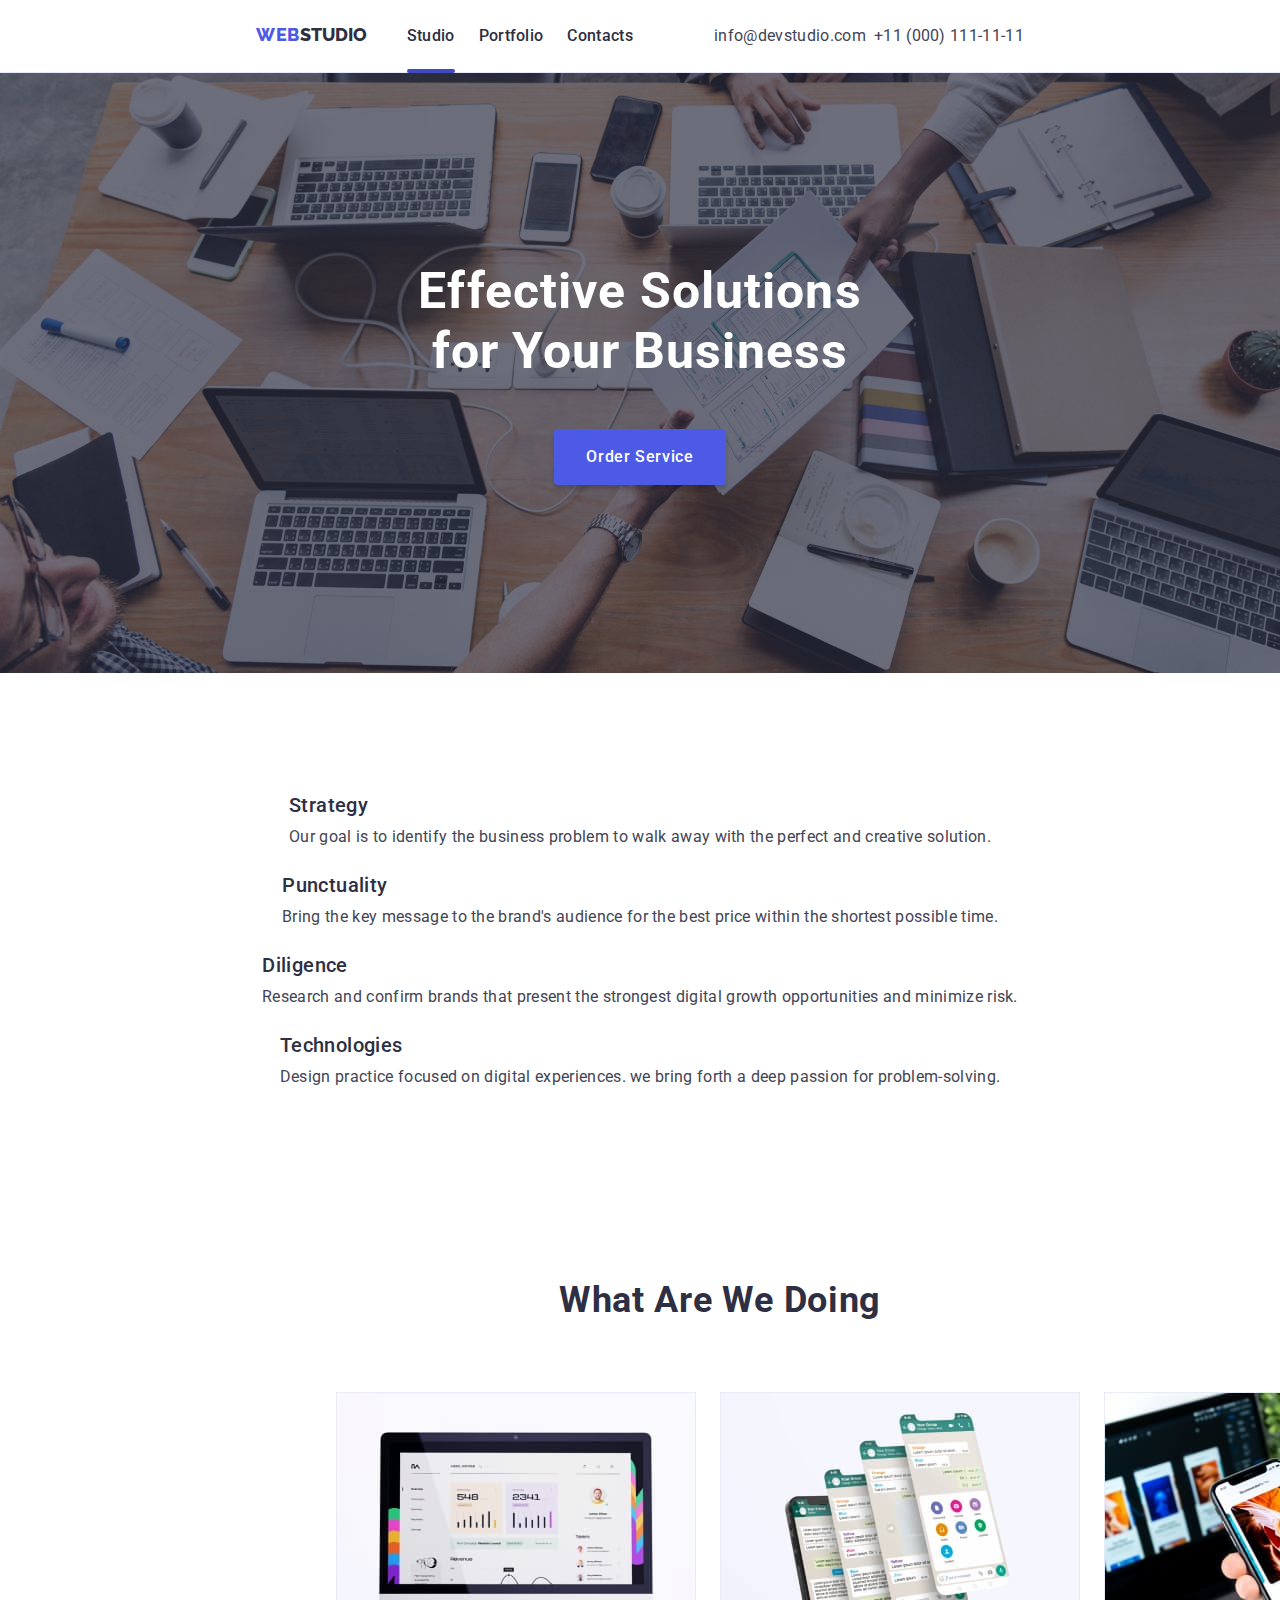
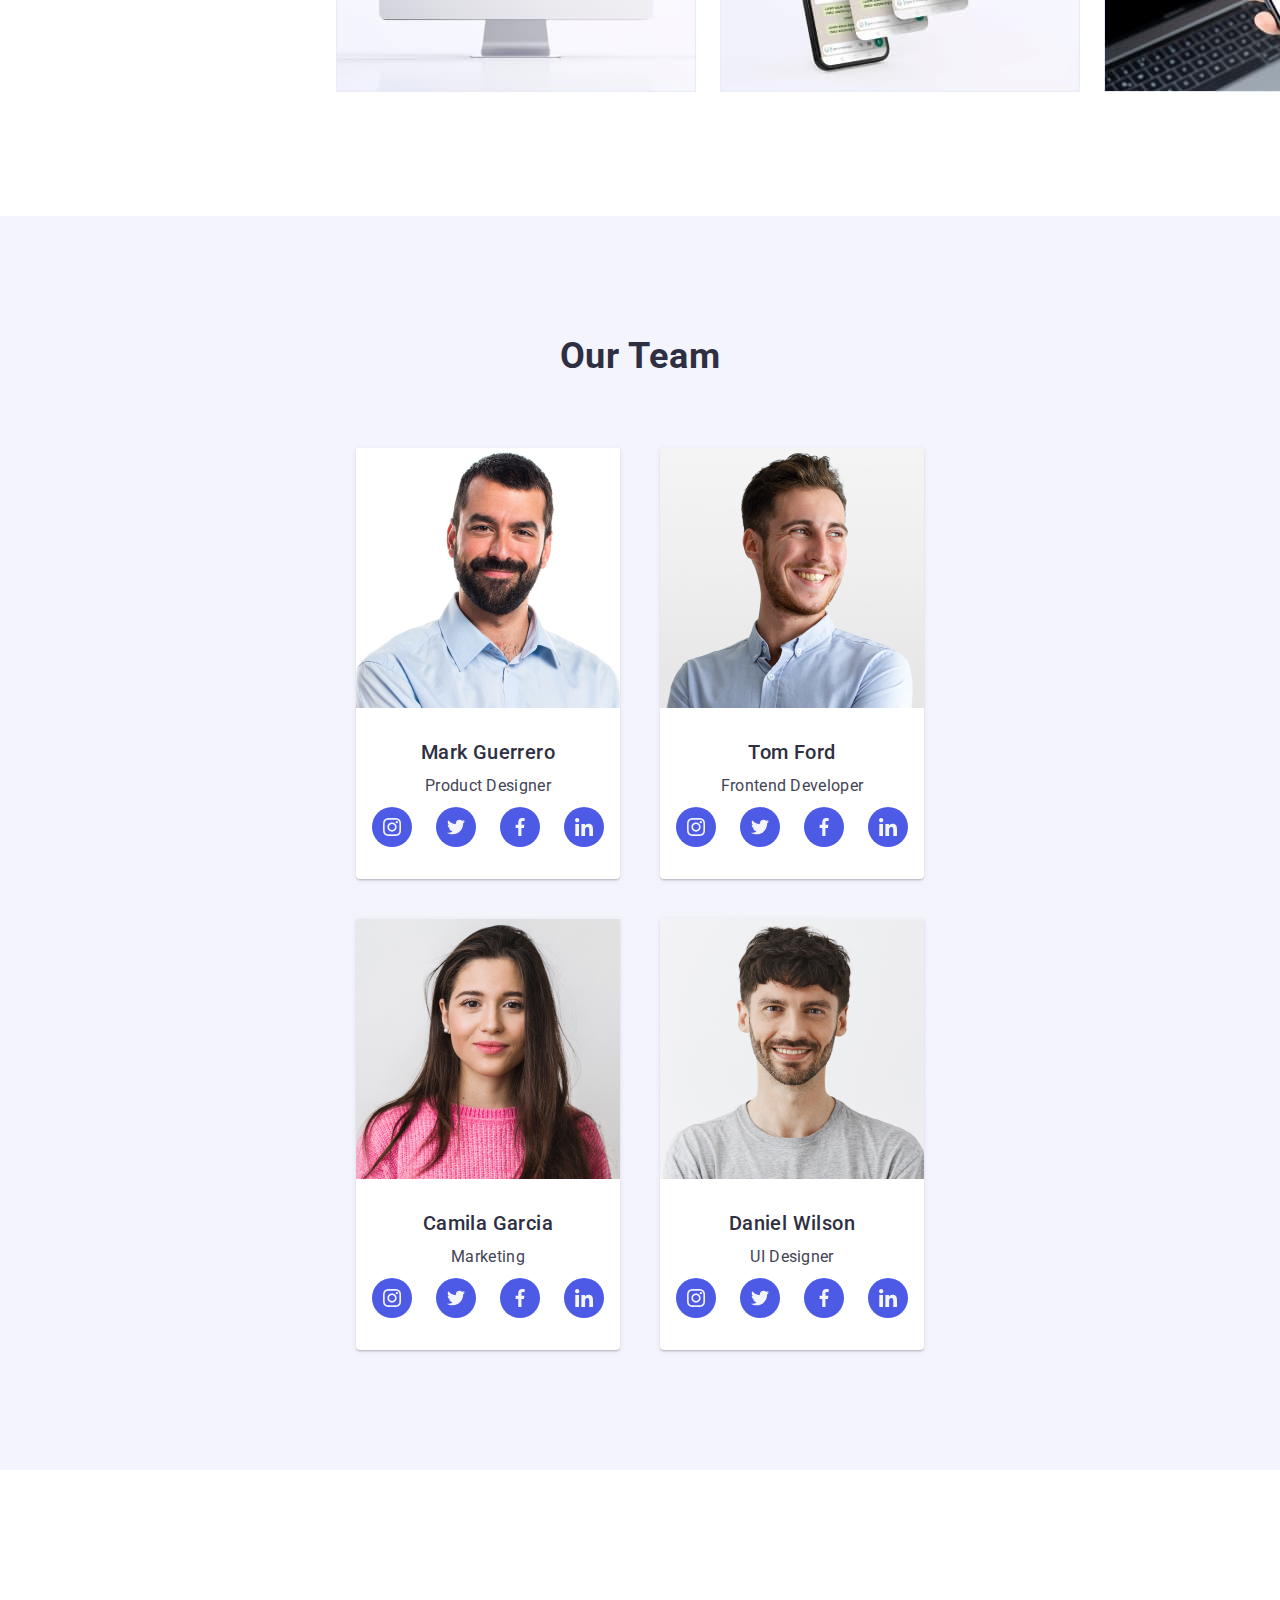
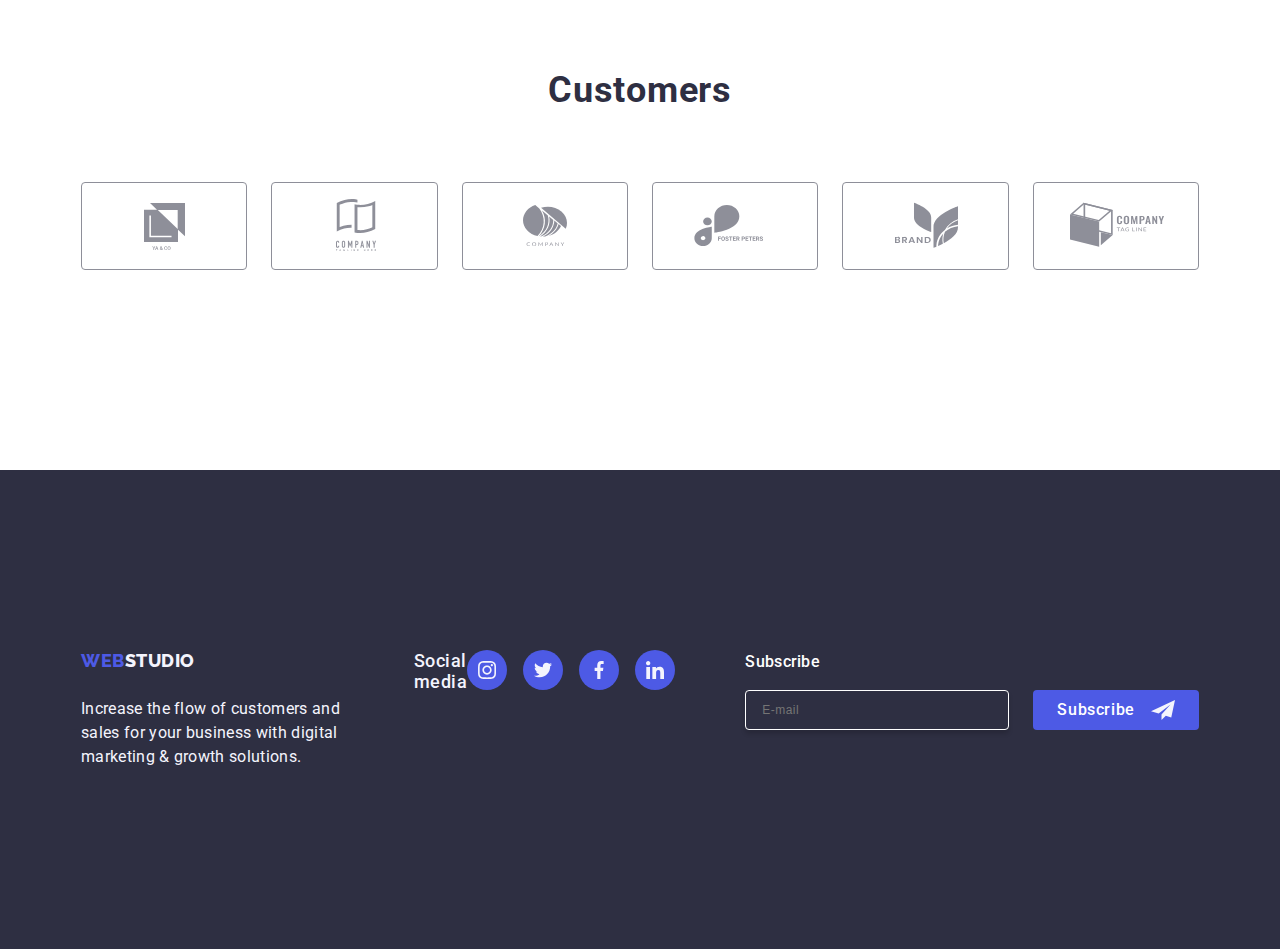
==== commit d81b9955: "mobile" ====
--- a/index.html
+++ b/index.html
@@ -4,6 +4,8 @@
         <title>webstudio</title>
         <meta name="description" content="a studio website sample" />
         <meta charset="utf-8"/>
+        <meta name="viewport" content="width=device-width, initial-scale=1.0" />
+        <title>WebStudio</title>
         <link rel="preconnect" href="https://fonts.googleapis.com">
         <link rel="preconnect" href="https://fonts.gstatic.com" crossorigin>
         <link href="https://fonts.googleapis.com/css2?family=Raleway:wght@400;800&family=Roboto:wght@400;500;700;900&display=swap" rel="stylesheet">
@@ -402,7 +404,7 @@
             </div>
            </div>     
 
-
+        <script defer src="js/mobile-menu.js"></script>
         <script src="./js/modal.js"></script>
     </body>
 </html>
--- a/css/style.css
+++ b/css/style.css
@@ -64,6 +64,13 @@
     margin: 0 auto;
 }
 
+@media only screen and (min-width: 428px) and (max-width: 767px) {
+    .container {
+        width: 775px;
+        margin: 0 auto;
+    }
+}
+
 @media screen and (min-width: 768px) {
     .container {
         max-width: 768px;
@@ -87,9 +94,21 @@
     justify-content: space-between;
 }
 
+@media screen and (min-width: 1158px) {
+    .header-container {
+        gap: 40px;
+    }    
+}
+
 .main-header-nav {
     display: flex;
     gap: 76px;
+}
+
+@media screen and (min-width: 1158px) {
+    .main-header-nav {
+        gap: 40px;
+    }    
 }
 
 .main-header-logo-link {
@@ -115,6 +134,14 @@
     transition: width 250ms cubic-bezier(0.4, 0, 0.2, 1);
 }
 
+@media screen and (min-width: 428px) {
+        .main-header-menu-list,
+        .address-list {
+            display: none;
+        }
+}
+    
+
 .menu-active::after {
     width: 100%;
 }
@@ -168,6 +195,14 @@
     }
 }
 
+@media screen and (min-width: 1158px) {
+    .address-list {
+        flex-direction: row;
+        display: flex;
+        height: 24px;
+    }    
+}
+
 .main-header-menu-list-item-link {
     color: var(--navyblue);
     font-size: 16px;
@@ -196,6 +231,29 @@
     padding: 188px 0;
     background: linear-gradient(rgba(46, 47, 66, 0.70), rgba(46, 47, 66, 0.70)), url('./../images/herobg.jpg');
     width: 100%;
+}
+
+@media screen and (min-width: 768px) {
+    .hero {
+        padding: 12px 0;
+        background-image: url(../images/dark-bg768.png), url(../images/herobg768.jpg), linear-gradient(rgb(46, 47, 66, 0.7), rgba(46, 47, 66, 0.7));
+    @media (min-device-pixel-ratio: 2),
+        (min-resolution: 192dpi),
+        (min-resolution: 2dppx) {
+            background-image: url(../images/dark-bg768.png), url(../images/herobg768.jpg), linear-gradient(rgba(46, 47, 66, 0.7), rgba(46, 47, 66, 0.7));}
+    }    
+}
+
+@media screen and (min-width: 1158px) {
+    .hero {
+        padding: 188px 0;
+        background-image: url(../images/dark-bg1158.png), url(../images/herobg1158.jpg), linear-gradient(rgb(46, 47, 66, 0.7), rgba(46, 47, 66, 0.7));
+        background-size: 1440px, 1440px;
+        @media (min-device-pixel-ratio: 2),
+        (min-resolution: 192dpi),
+        (min-resolution: 2dppx) {
+            background-image: url(../images/dark-bg1158.png), url(../images/herobg768.jpg), linear-gradient(rgba(46, 47, 66, 0.7), rgba(46, 47, 66, 0.7));}
+    }    
 }
 
 .hero-title {
@@ -245,9 +303,47 @@
     padding: 120px 0;
 }
 
+@media screen and (min-width: 1158px) {
+    .feature {
+        display: flex;
+        flex-direction: row;
+        max-width: 1158px;
+        padding: 120px 0;
+        margin: 0 120px; 
+    }    
+}
+
+
 .feature-list {
     display: flex;
     gap: 40px;    
+}
+
+@media screen and (min-width: 768px) {
+    .feature-list {
+        flex-direction: row;
+        flex-wrap: wrap;
+        justify-content: space-between;
+        column-gap: unset;
+        row-gap: 72px;
+    }
+
+    .feature-list-item {
+        width: calc((100 / 2) -30px);
+    }
+}
+
+@media screen and (min-width: 1158) {
+    .feature-list-item {
+        width: 264px;
+    }    
+}
+
+@media screen and (min-width: 1158px) {
+    .feature-list {
+        justify-content: center;
+        gap: 24px;
+    }    
 }
 
 .feature-list-item-title {
@@ -265,6 +361,12 @@
     margin-bottom: 8px;
 }
 
+@media screen and (min-width: 768px) {
+    .feature-list-item-title {
+        text-align: left;
+    }    
+}
+
 .feature-list-item-description {
     color: var(--slate);
     font-size: 16px;
@@ -285,6 +387,24 @@
     display: flex;
 }
 
+@media screen and (min-width: 768px) {
+    .feature-list-item-icon {
+        display: none;
+    }    
+}
+
+@media screen and (min-width: 1158px) {
+    .feature-item-icon {
+        background-color: var(--cloud);
+        border-radius: 4px;
+        display: flex;
+        align-items: center;
+        justify-content: center;
+        padding: 24px 100px;
+        margin-bottom: 8px;
+    }    
+}
+
 .feature-item-icon {
     width: 64px;
     height: 64px;
@@ -296,6 +416,25 @@
     display: flex;
     box-sizing: content-box;
     padding-bottom: 120px;
+}
+
+@media screen and (min-width: 768px) {
+    .what-are-we-doing {
+        display: none;
+    }    
+}
+
+@media screen and (min-width: 1158px) {
+    .what-are-we-doing {
+        width: 1440px;
+        background: var(--white);
+        display: flex;
+        padding-top: 71px;
+        flex-direction: column;
+        justify-content: center;
+        align-items: center;
+        gap: 120px;
+    }    
 }
 
 .what-are-we-doing-title {
@@ -314,10 +453,24 @@
     justify-content: space-between;
 }
 
+@media screen and (min-width: 1158px) {
+    .what-are-we-doing-list {
+        flex-direction: row;
+        gap: 24px;
+    }    
+}
+
 .our-team {
     background: var(--cloud);
     box-sizing: content-box;
     padding: 120px 0;
+}
+
+@media screen and (min-width: 1158px) {
+    .our-team {
+        display: flex;
+        flex-direction: row;
+    }    
 }
 
 .our-team-title {
@@ -336,6 +489,24 @@
     display: flex;
     justify-content: center;
     gap: 40px;
+}
+
+@media screen and (min-width: 768px) {
+    .our-team-list {
+        flex-direction: row;
+        flex-wrap: wrap;
+        justify-content: center;
+        column-gap: 24px;
+        row-gap: 64px;
+    }    
+}
+
+@media screen and (min-width: 1158px) {
+    .our-team-list {
+        display: flex;
+        justify-content: center;
+        gap: 40px;
+    }    
 }
 
 .our-team-list-item {
@@ -438,6 +609,19 @@
     fill: currentColor;
 }
 
+@media screen and (min-width: 768px) {
+    .customers-lists {
+        max-width: 552px;
+        margin: 0 auto;
+    }
+}
+
+@media screen and (min-width: 1158px) {
+    .customers-lists {
+        max-width: unset;
+    }    
+}
+
 .customers-list-item {
     width: 100%;
     height: 88px;
@@ -492,6 +676,13 @@
     padding: 80px 20px;
 }
 
+@media screen and (min-width: 1158px) {
+    .footer-container {
+        max-width: unset;
+        flex-direction: row;
+    }    
+}
+
 .footer-details-container {
     width: 100%;
     display: flex;
@@ -508,6 +699,19 @@
     font-weight: 500;
     line-height: 24px;
     letter-spacing: 0.32px;
+}
+
+@media screen and (min-width: 1158px) {
+    .footer-socmed-container {
+        color: var(--white);
+        display: flex;
+        flex-direction: column;
+        font-size: 16px;
+        font-style: normal;
+        font-weight: 500;
+        line-height: 24px;
+        letter-spacing: 0.32px;
+    }    
 }
 
 .footer-socmed-title {
@@ -829,6 +1033,12 @@
     transform: translate(-50%, -50%) scale(1);
     transition: transform 250ms cubic-bezier(0.4, 0, 0.2, 1);
     background: var(--dairy);
+}
+
+@media screen and (min-width: 768px) {
+    .modal {
+        max-width: 408px;
+    }    
 }
 
 .modal-close {
@@ -1163,6 +1373,13 @@
     margin-left: 10px;
 }
 
+@media screen and (min-width: 768px) {
+    .footer-socmed-container {
+        flex-direction: row;
+    }
+    
+}
+
 .portfoliofoot-form-container {
     margin-left: 10px;
 }
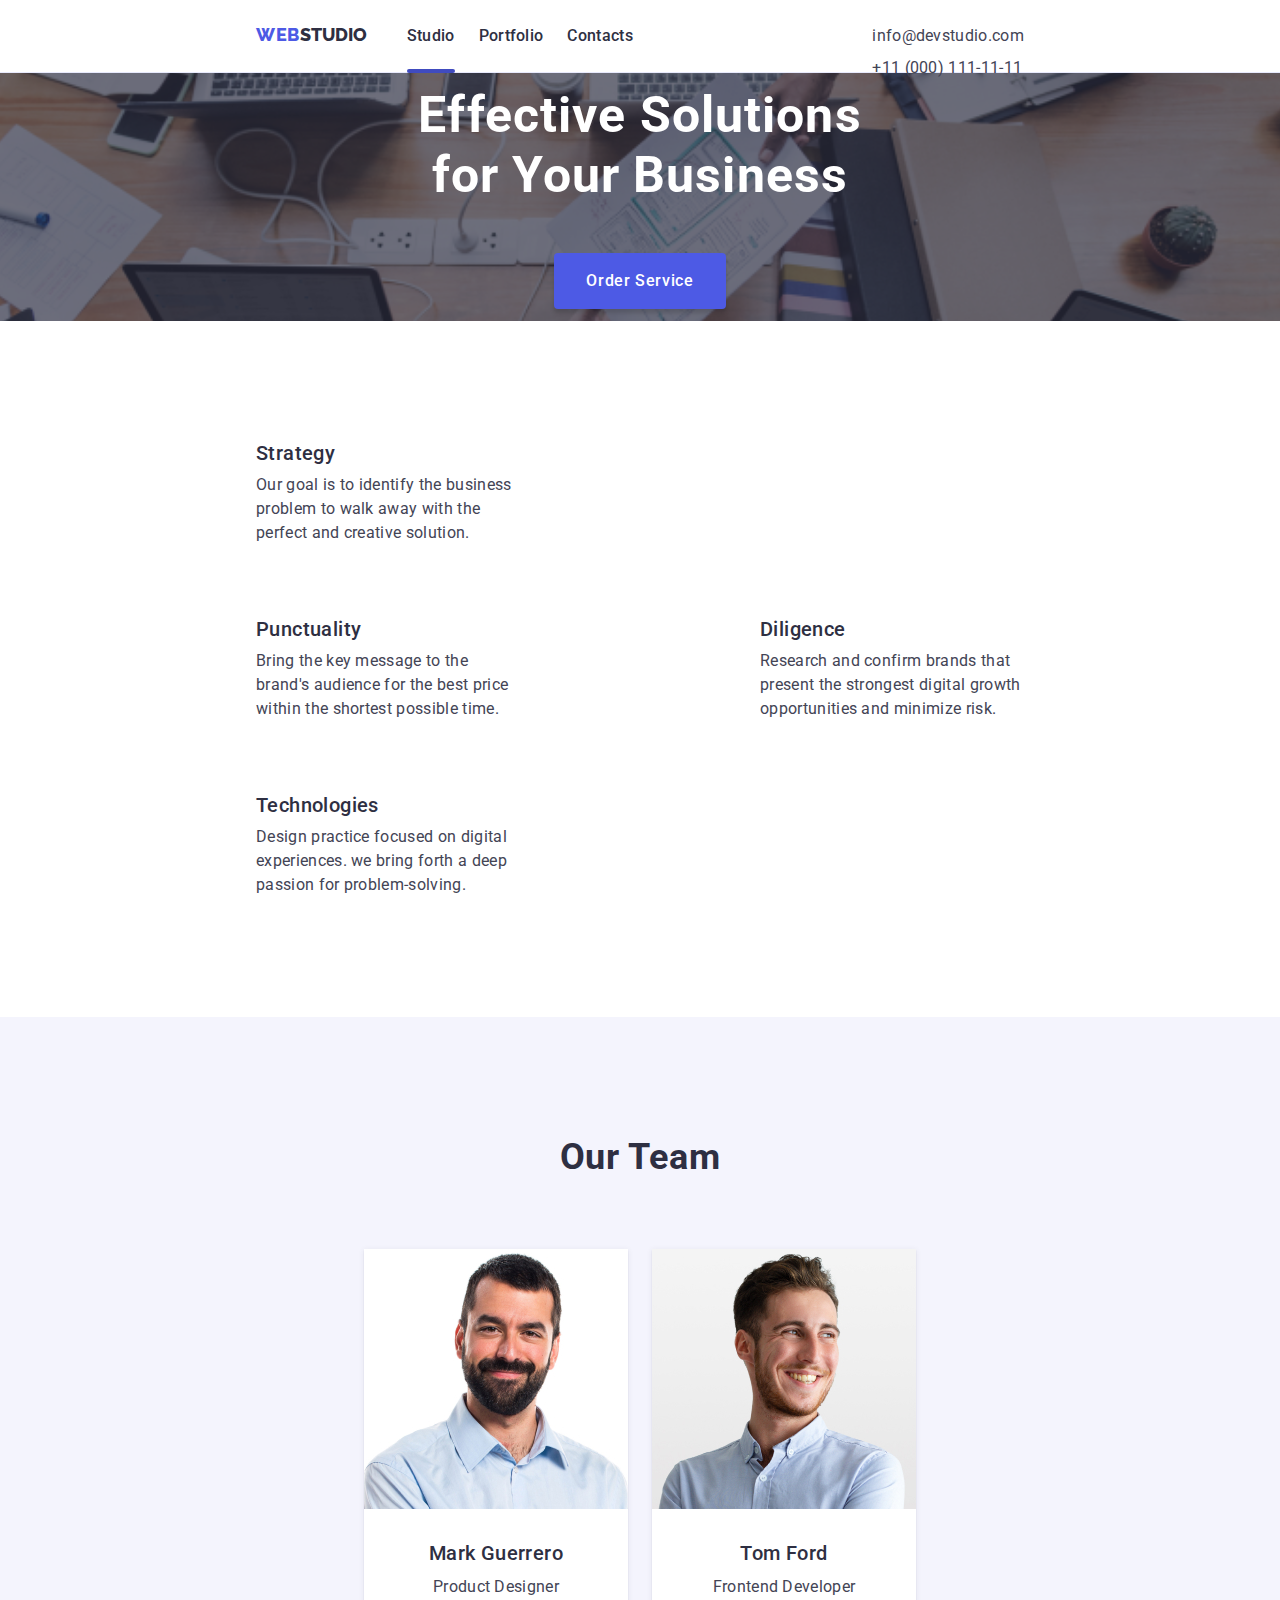
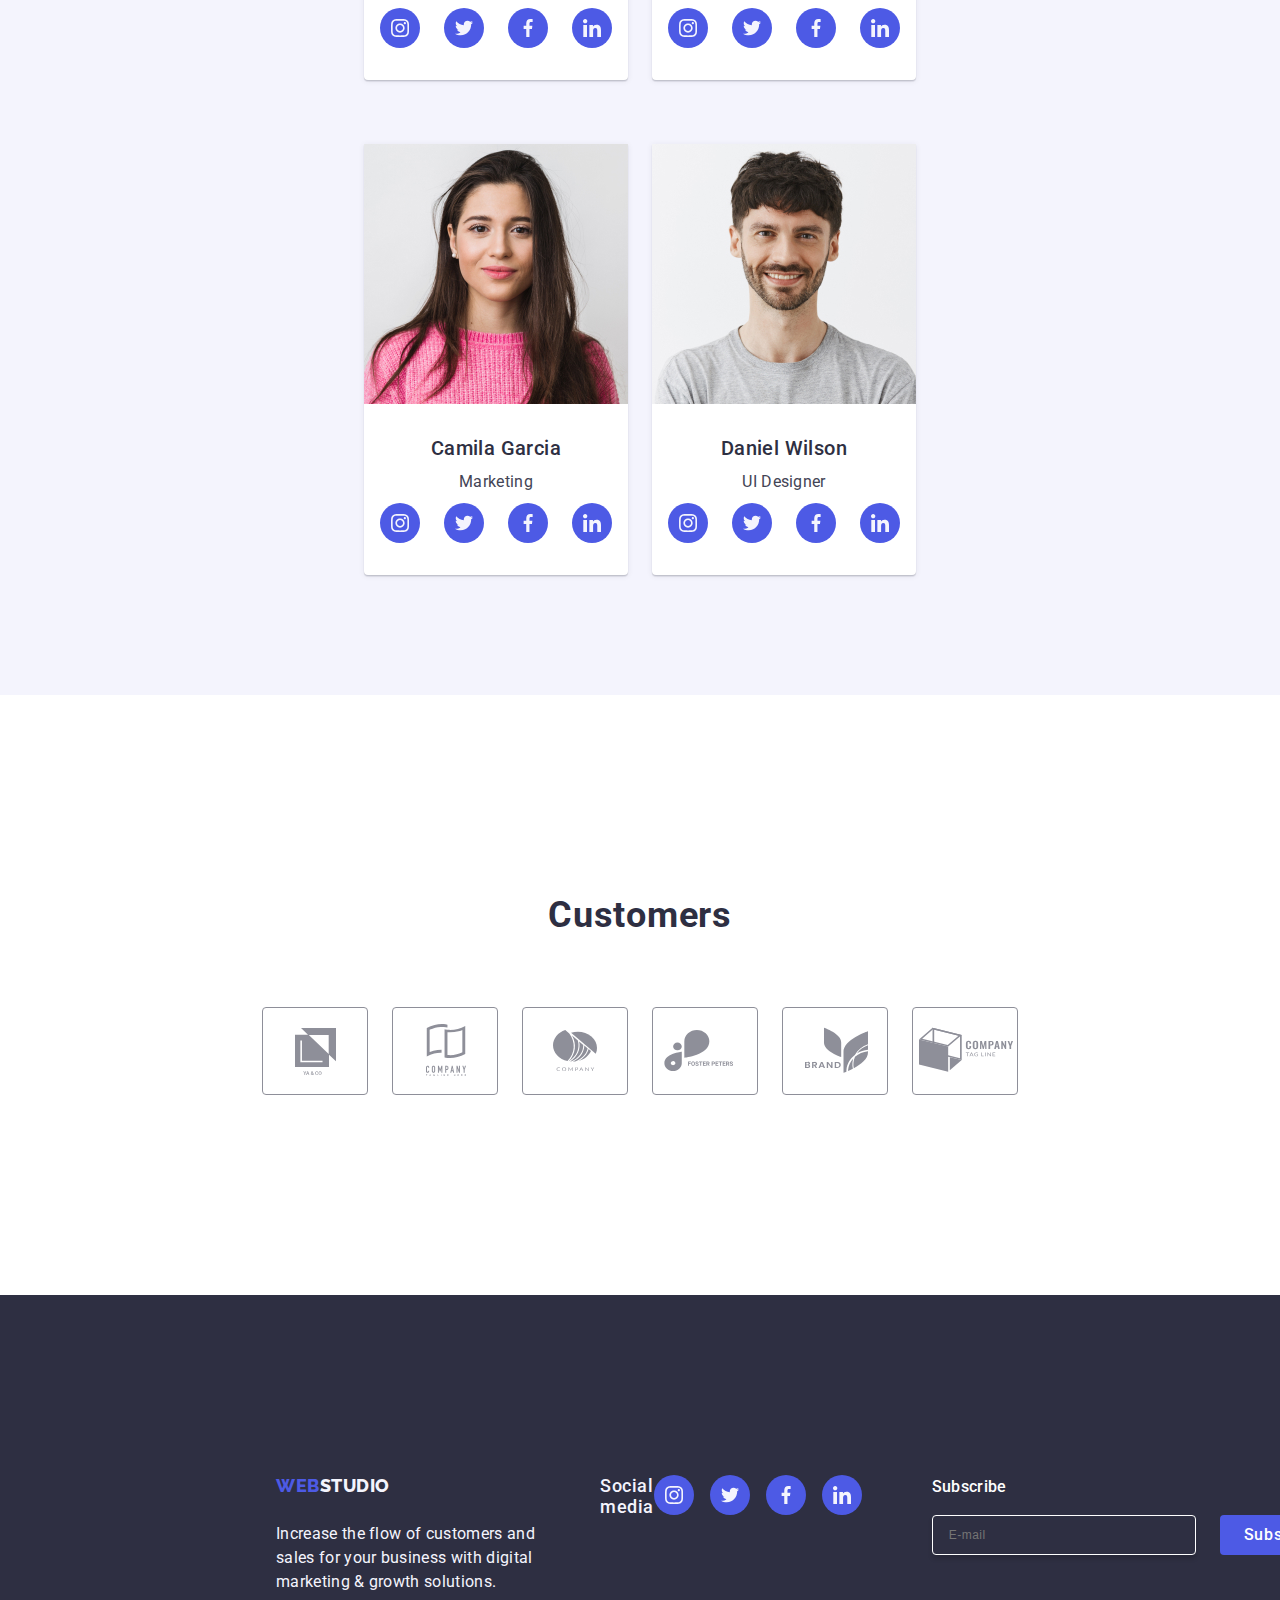
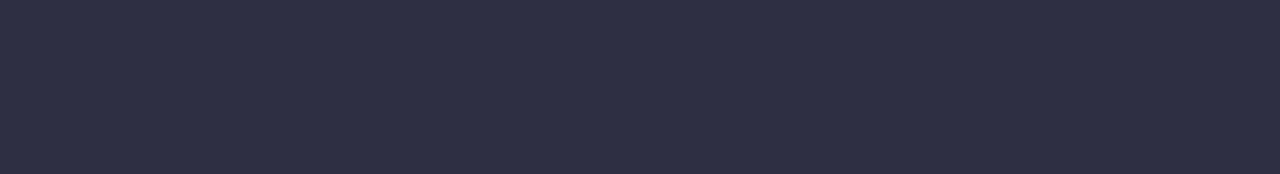
==== commit 7a526b0b: "stubborn elements" ====
--- a/index.html
+++ b/index.html
@@ -6,11 +6,14 @@
         <meta charset="utf-8"/>
         <meta name="viewport" content="width=device-width, initial-scale=1.0" />
         <title>WebStudio</title>
+        <link rel="stylesheet" href="./css/style.css" />
+        <link rel="stylesheet" href="./css/desktop.css" />
+        <link rel="stylesheet" href="./css/tablet.css"/>
         <link rel="preconnect" href="https://fonts.googleapis.com">
         <link rel="preconnect" href="https://fonts.gstatic.com" crossorigin>
         <link href="https://fonts.googleapis.com/css2?family=Raleway:wght@400;800&family=Roboto:wght@400;500;700;900&display=swap" rel="stylesheet">
         <link rel="stylesheet" href="https://cdnjs.cloudflare.com/ajax/libs/modern-normalize/2.0.0/modern-normalize.min.css" integrity="sha512-4xo8blKMVCiXpTaLzQSLSw3KFOVPWhm/TRtuPVc4WG6kUgjH6J03IBuG7JZPkcWMxJ5huwaBpOpnwYElP/m6wg==" crossorigin="anonymous" referrerpolicy="no-referrer" />
-        <link rel="stylesheet" href="./css/style.css" />
+        
     </head>
     <body>
         <header class="header">
@@ -19,9 +22,9 @@
                     <a class="main-header-logo-link" href="/goit-markup-hw-03/"><span class="iris">web</span>studio</a>
 
                     <ul class="main-header-menu-list">
-                        <li class="main-header-list-item"><a class="main-header-menu-list-item-link menu-active" href="">Studio</a></li>
+                        <li class="main-header-list-item"><a class="main-header-menu-list-item-link menu-active" href="index.html">Studio</a></li>
                         <li class="main-header-list-item"><a class="main-header-menu-list-item-link" href="portfolio.html">Portfolio</a></li>
-                        <li class="main-header-list-item"><a class="main-header-menu-list-item-link" href="">Contacts</a></li>
+                        <li class="main-header-list-item"><a class="main-header-menu-list-item-link" href="Contacts">Contacts</a></li>
                     </ul>
                 </nav>
 
@@ -31,6 +34,13 @@
                     <li><a class="main-header-contacts-link" href="tel:+110001111111">+11 (000) 111-11-11</a></li>
                 </ul>
                 </address>
+
+                <button class="menu-toggle js-open-menu" aria-expanded="false" aria-controls="mobile-menu">
+                    <svg class="mobile-menu-icon" width="32" height="22">
+                        <use href="./images/icons.svg#burger" class="burgerlink"></use>    
+                    </svg>
+                </button>                
+                
             </div>    
         </header>
                     
@@ -313,23 +323,23 @@
                 <a class="footer-logo-link" href="/goit-markup-hw-03/"><span class="iris">web</span>studio</a>
                 <p class="footer-description">Increase the flow of customers and sales for your business with digital marketing & growth solutions.</p>
             </div>      
-            <div class="footer-socmed-container">
-                <h2 class="footer-socmed-title">Social media</h2>
-                    <ul class="footer-socmed-list">
-                        <li class="footer-socmed-list-item">
+                <div class="footer-socmed-container">
+                    <h3 class="footer-socmed-title">Social media</h2>
+                        <ul class="footer-socmed-list">
+                            <li class="footer-socmed-list-item">
                             <svg class="team-socmed-list-item-icon"><use href="./images/icons.svg#instagram" /></svg>
-                        </li>
-                        <li class="footer-socmed-list-item">
+                            </li>
+                            <li class="footer-socmed-list-item">
                             <svg class="team-socmed-list-item-icon"><use href="./images/icons.svg#twitter" /></svg>
-                        </li>
-                        <li class="footer-socmed-list-item">
+                            </li>
+                            <li class="footer-socmed-list-item">
                             <svg class="team-socmed-list-item-icon"><use href="./images/icons.svg#facebook" /></svg>
-                        </li>
-                        <li class="footer-socmed-list-item">
+                            </li>
+                            <li class="footer-socmed-list-item">
                             <svg class="team-socmed-list-item-icon"><use href="./images/icons.svg#linkedIn" /></svg>
-                        </li>
-                    </ul>
-            </div>  
+                            </li>
+                        </ul>
+                </div>  
             <div class="footer-form-container">
                 <form class="footer-subscription-form" name="subscribe-form" autocomplete="on">
                     <label class="footer-subscription-label">
@@ -337,7 +347,7 @@
                         <input class="footer-subscription-input" type="email" name="subscription-email" placeholder="E-mail" required>
                     </label>
                     <button class="footer-subscription-button" type="submit">
-                        <span>Subscribe</span>
+                        <span class="footer-substitle">Subscribe</span>
                         <svg class="footer-subscription-icon" width="24" height="24">
                             <use href="./images/icons.svg#telegram"></use>
                         </svg>
@@ -402,9 +412,65 @@
                     </button>
                 </div>
             </div>
-           </div>     
-
-        <script defer src="js/mobile-menu.js"></script>
+           </div>   
+           
+        <div class="menu-container js-menu-container" id="mobile-menu">
+            <button type="button" class="menu-toggle js-close-menu mobile-close-btn">&times;</button>
+
+            <ul class="mobile-menu-list list">
+                <li class="mobile-menu-item">
+                    <a class="mobile-menu-link link" href="index.html">Studio</a>
+                </li>
+                <li class="mobile-menu-item">
+                    <a class="mobile-menu-link link" href="portfolio.html">Portfolio</a>
+                </li>
+                <li class="mobile-menu-item">
+                    <a class="mobile-menu-link link" href="">Contacts</a>
+                </li>
+            </ul>
+
+            <ul class="mobile-contacts-list list">
+                <li class="mobile-contacts-item">
+                    <a class=" mobile-contacts-link link" href="tel:+110001111111">+11 (000) 111-11-11</a>
+                </li>
+                <li class="mobile-contacts-item">
+                    <a class=" mobile-contacts-link link" href="mailto:info@devstudio.com">info@devstudio.com</a>
+                </li>
+            </ul>
+            <ul class="mobile-socmed-list list">
+                <li class="mobile-socmed-item">
+                    <a class="mobile-socmed-link link">
+                        <svg class="mobile-socmed-icon-svg" width="24" height="24">
+                            <use href="./images/icons.svg#instagram"/>
+                        </svg>
+                    </a>
+                </li>
+                <li class="mobile-socmed-item">
+                    <a class="mobile-socmed-link link">
+                        <svg class="mobile-socmed-icon-svg" width="24" height="24">
+                            <use href="./images/icons.svg#twitter"/>
+                        </svg>
+                    </a>
+                </li>
+                <li class="mobile-socmed-item">
+                    <a class="mobile-socmed-link link">
+                        <svg class="mobile-socmed-icon-svg" width="24" height="24">
+                            <use href="./images/icons.svg#facebook"/>
+                        </svg>
+                    </a>
+                </li>
+                <li class="mobile-socmed-item">
+                    <a class="mobile-socmed-link link">
+                        <svg class="mobile-socmed-icon-svg" width="24" height="24">
+                            <use href="./images/icons.svg#linkedIn"/>
+                        </svg>
+                    </a>
+                </li>
+
+            </ul>
+        </div>   
+
+        <script src="./js/mobile-menu.js"></script>
         <script src="./js/modal.js"></script>
     </body>
 </html>
--- a/css/style.css
+++ b/css/style.css
@@ -64,19 +64,6 @@
     margin: 0 auto;
 }
 
-@media only screen and (min-width: 428px) and (max-width: 767px) {
-    .container {
-        width: 775px;
-        margin: 0 auto;
-    }
-}
-
-@media screen and (min-width: 768px) {
-    .container {
-        max-width: 768px;
-    } 
-}
-
 .figure {
     margin: 0px;
 }
@@ -94,21 +81,9 @@
     justify-content: space-between;
 }
 
-@media screen and (min-width: 1158px) {
-    .header-container {
-        gap: 40px;
-    }    
-}
-
 .main-header-nav {
     display: flex;
     gap: 76px;
-}
-
-@media screen and (min-width: 1158px) {
-    .main-header-nav {
-        gap: 40px;
-    }    
 }
 
 .main-header-logo-link {
@@ -134,14 +109,6 @@
     transition: width 250ms cubic-bezier(0.4, 0, 0.2, 1);
 }
 
-@media screen and (min-width: 428px) {
-        .main-header-menu-list,
-        .address-list {
-            display: none;
-        }
-}
-    
-
 .menu-active::after {
     width: 100%;
 }
@@ -180,29 +147,6 @@
     gap: 40px;
 }
 
-@media screen and (min-width: 768px) {
-    .main-header-menu-list {
-        gap: 24px;
-    }
-}
-
-@media screen and (min-width: 768px) {
-    .address-list {
-        display: flex;
-        flex-direction: column;
-        gap: 8px;
-        font-size: 12px;
-    }
-}
-
-@media screen and (min-width: 1158px) {
-    .address-list {
-        flex-direction: row;
-        display: flex;
-        height: 24px;
-    }    
-}
-
 .main-header-menu-list-item-link {
     color: var(--navyblue);
     font-size: 16px;
@@ -229,31 +173,11 @@
 .hero {
     flex-shrink: 0;
     padding: 188px 0;
-    background: linear-gradient(rgba(46, 47, 66, 0.70), rgba(46, 47, 66, 0.70)), url('./../images/herobg.jpg');
+    background: linear-gradient(rgba(45, 47, 66, 0.7), rgba(46, 47, 66, 0.7)), url('../images/herobg.jpg');
     width: 100%;
-}
-
-@media screen and (min-width: 768px) {
-    .hero {
-        padding: 12px 0;
-        background-image: url(../images/dark-bg768.png), url(../images/herobg768.jpg), linear-gradient(rgb(46, 47, 66, 0.7), rgba(46, 47, 66, 0.7));
-    @media (min-device-pixel-ratio: 2),
-        (min-resolution: 192dpi),
-        (min-resolution: 2dppx) {
-            background-image: url(../images/dark-bg768.png), url(../images/herobg768.jpg), linear-gradient(rgba(46, 47, 66, 0.7), rgba(46, 47, 66, 0.7));}
-    }    
-}
-
-@media screen and (min-width: 1158px) {
-    .hero {
-        padding: 188px 0;
-        background-image: url(../images/dark-bg1158.png), url(../images/herobg1158.jpg), linear-gradient(rgb(46, 47, 66, 0.7), rgba(46, 47, 66, 0.7));
-        background-size: 1440px, 1440px;
-        @media (min-device-pixel-ratio: 2),
-        (min-resolution: 192dpi),
-        (min-resolution: 2dppx) {
-            background-image: url(../images/dark-bg1158.png), url(../images/herobg768.jpg), linear-gradient(rgba(46, 47, 66, 0.7), rgba(46, 47, 66, 0.7));}
-    }    
+    background-size: cover;
+    background-position: center;
+    background-repeat: no-repeat;
 }
 
 .hero-title {
@@ -265,14 +189,6 @@
     line-height: 60px;
     letter-spacing: 1.12px;
     margin-bottom: 48px;
-}
-
-@media screen and (min-width: 768px) {
-    .hero-title {
-        font-size: 50px;
-        line-height: 60px;
-        letter-spacing: 1.12px; 
-    }
 }
 
 .hero-cta {
@@ -303,48 +219,11 @@
     padding: 120px 0;
 }
 
-@media screen and (min-width: 1158px) {
-    .feature {
-        display: flex;
-        flex-direction: row;
-        max-width: 1158px;
-        padding: 120px 0;
-        margin: 0 120px; 
-    }    
-}
-
-
 .feature-list {
     display: flex;
     gap: 40px;    
 }
 
-@media screen and (min-width: 768px) {
-    .feature-list {
-        flex-direction: row;
-        flex-wrap: wrap;
-        justify-content: space-between;
-        column-gap: unset;
-        row-gap: 72px;
-    }
-
-    .feature-list-item {
-        width: calc((100 / 2) -30px);
-    }
-}
-
-@media screen and (min-width: 1158) {
-    .feature-list-item {
-        width: 264px;
-    }    
-}
-
-@media screen and (min-width: 1158px) {
-    .feature-list {
-        justify-content: center;
-        gap: 24px;
-    }    
-}
 
 .feature-list-item-title {
     flex-direction: column;
@@ -361,12 +240,6 @@
     margin-bottom: 8px;
 }
 
-@media screen and (min-width: 768px) {
-    .feature-list-item-title {
-        text-align: left;
-    }    
-}
-
 .feature-list-item-description {
     color: var(--slate);
     font-size: 16px;
@@ -387,24 +260,6 @@
     display: flex;
 }
 
-@media screen and (min-width: 768px) {
-    .feature-list-item-icon {
-        display: none;
-    }    
-}
-
-@media screen and (min-width: 1158px) {
-    .feature-item-icon {
-        background-color: var(--cloud);
-        border-radius: 4px;
-        display: flex;
-        align-items: center;
-        justify-content: center;
-        padding: 24px 100px;
-        margin-bottom: 8px;
-    }    
-}
-
 .feature-item-icon {
     width: 64px;
     height: 64px;
@@ -416,25 +271,6 @@
     display: flex;
     box-sizing: content-box;
     padding-bottom: 120px;
-}
-
-@media screen and (min-width: 768px) {
-    .what-are-we-doing {
-        display: none;
-    }    
-}
-
-@media screen and (min-width: 1158px) {
-    .what-are-we-doing {
-        width: 1440px;
-        background: var(--white);
-        display: flex;
-        padding-top: 71px;
-        flex-direction: column;
-        justify-content: center;
-        align-items: center;
-        gap: 120px;
-    }    
 }
 
 .what-are-we-doing-title {
@@ -453,12 +289,6 @@
     justify-content: space-between;
 }
 
-@media screen and (min-width: 1158px) {
-    .what-are-we-doing-list {
-        flex-direction: row;
-        gap: 24px;
-    }    
-}
 
 .our-team {
     background: var(--cloud);
@@ -466,12 +296,6 @@
     padding: 120px 0;
 }
 
-@media screen and (min-width: 1158px) {
-    .our-team {
-        display: flex;
-        flex-direction: row;
-    }    
-}
 
 .our-team-title {
     color: var(--navyblue);
@@ -489,24 +313,6 @@
     display: flex;
     justify-content: center;
     gap: 40px;
-}
-
-@media screen and (min-width: 768px) {
-    .our-team-list {
-        flex-direction: row;
-        flex-wrap: wrap;
-        justify-content: center;
-        column-gap: 24px;
-        row-gap: 64px;
-    }    
-}
-
-@media screen and (min-width: 1158px) {
-    .our-team-list {
-        display: flex;
-        justify-content: center;
-        gap: 40px;
-    }    
 }
 
 .our-team-list-item {
@@ -609,19 +415,6 @@
     fill: currentColor;
 }
 
-@media screen and (min-width: 768px) {
-    .customers-lists {
-        max-width: 552px;
-        margin: 0 auto;
-    }
-}
-
-@media screen and (min-width: 1158px) {
-    .customers-lists {
-        max-width: unset;
-    }    
-}
-
 .customers-list-item {
     width: 100%;
     height: 88px;
@@ -636,6 +429,7 @@
     border-color: 250ms cubic-bezier(0.4, 0, 0.2, 1);
 }
 
+
 .customers-list-item:hover {
     border-color: var(--ocean);
 }
@@ -676,13 +470,6 @@
     padding: 80px 20px;
 }
 
-@media screen and (min-width: 1158px) {
-    .footer-container {
-        max-width: unset;
-        flex-direction: row;
-    }    
-}
-
 .footer-details-container {
     width: 100%;
     display: flex;
@@ -699,19 +486,6 @@
     font-weight: 500;
     line-height: 24px;
     letter-spacing: 0.32px;
-}
-
-@media screen and (min-width: 1158px) {
-    .footer-socmed-container {
-        color: var(--white);
-        display: flex;
-        flex-direction: column;
-        font-size: 16px;
-        font-style: normal;
-        font-weight: 500;
-        line-height: 24px;
-        letter-spacing: 0.32px;
-    }    
 }
 
 .footer-socmed-title {
@@ -1373,13 +1147,6 @@
     margin-left: 10px;
 }
 
-@media screen and (min-width: 768px) {
-    .footer-socmed-container {
-        flex-direction: row;
-    }
-    
-}
-
 .portfoliofoot-form-container {
     margin-left: 10px;
 }
@@ -1392,3 +1159,310 @@
     letter-spacing: 0.32px;
     display: block;
 }
+
+@media only screen and (min-width: 428px) and (max-width: 767px),
+ only screen and (max-width: 428px) {
+    .main-header-menu-list-item-link,
+    .address-list,
+    .feature-list-item-icon,
+    .what-are-we-doing {
+        display: none;
+    }
+
+    .main-header-nav {
+        display: flex;
+        align-items: center;
+        justify-content: center;
+        height: 70px;
+    }
+
+    .container,
+    .customers-container {
+        width: 428px;
+        margin: 0 auto;
+    }
+
+    .hero {
+        background-image: linear-gradient(rgba(45, 47, 66, 0.7), rgba(46, 47, 66, 0.7)) url(../images/herobg428.jpg);
+        min-width: 428px;
+        align-items: center;
+        justify-content: center;
+        margin: auto;
+    }
+
+    .hero-cta {
+        align-items: center;
+        justify-content: center;
+        display: flex;
+        margin: auto;
+    }
+
+    .hero-title {
+        display: block;
+        max-width: 320px;
+        font-weight: 700;
+        font-size: 36px;
+        line-height: 1.11em;
+        letter-spacing: 0.72px;
+        text-align: center;
+        margin: auto;
+        margin-bottom: 72px;
+    }
+
+    .feature-list {
+        width: 100%;
+        min-height: 120px;
+        gap: 24px 72px;
+        display: flex;
+        flex-wrap: wrap;
+        margin: 0 auto;
+    }
+
+    
+    .feature-list-item {
+        margin: auto;
+        min-height: 120px;
+        gap: 24px 72px;
+        display: block;
+        text-align: center;
+        justify-content: center;
+    }
+
+    .feature-list-item-title {
+        text-align: center;
+        font-size: 36px;
+        font-weight: 700;
+        line-height: 1.11em;
+        letter-spacing: 0.72px;
+        margin-bottom: 8px;
+    }
+
+    .our-team {
+        padding-top: 96px;
+    }
+
+    .our-team-list {
+        padding: 0 82px;
+        display: flex;
+        justify-content: center;
+        align-items: center;
+        flex-direction: column;
+        gap: 24px 72px;
+        margin: auto;
+    }
+
+    .customers-lists {
+        display: flex;
+        flex-wrap: wrap;
+        justify-content: center;
+        align-items: center;
+        gap: 72px 16px;
+    }
+
+    .footer-container {
+        display: inline-block;
+        justify-content: center;
+        align-items: center;
+    }
+
+    .footer-details-container,
+    .footer-socmed-container {
+        margin: 0 auto;
+        padding-top: 0;
+        text-align: center;
+    }
+
+    .footer-logo-link {
+        text-align: center;
+        display: center;
+        margin: 0 auto;
+        padding-top: 0;
+    }
+
+    .footer-description {
+        padding-top: 17px;
+        padding-bottom: 72px;
+        text-align: start;
+        margin: auto;
+    }
+
+    .footer-socmed-title {
+        padding-top: 72px;
+    }
+
+    .footer-socmed-list {
+        display: flex;
+        align-items: center;
+        justify-content: center;
+        margin-bottom: 72px;
+    }
+
+    .footer-form-container {
+        display: flex;
+        align-items: center;
+        justify-content: center;
+        flex-direction: column;
+    }
+
+    .footer-subscription-form,
+    .footer-subscription-label {
+        display: flex;
+        align-items: center;
+        justify-content: center;
+        flex-direction: column;
+    }
+
+    .footer-subscription-text {
+        margin-bottom: 16px;
+    }
+
+    .footer-subscription-button {
+        display: inline-flex;
+        padding: 8px 24px;
+        justify-content: center;
+        align-items: center;
+        gap: 16px;
+    }
+ }
+
+@media only screen and (min-width: 428px) and (max-width: 767px) {
+    .menu-toggle {
+        min-height: 40px;
+        min-width: 40px;
+        padding: 0;
+        background-color: transparent;
+        outline: none;
+        border: none;
+        padding: 8px;
+    }
+        
+    .menu-container.is-open{
+        transform: translateX(0);
+    }
+
+    .menu-container {
+        position: fixed;
+        top: 0;
+        left: 0;
+        width: 100%;
+        height: 100%;
+        padding-top: 80px;
+        padding-bottom: 40px;
+        padding-right: 35px;
+        padding-left: 24px;
+        background-color: var(--white);
+        box-shadow: 0px 1px 6px 0px rgba(46, 47, 66, 0.08), 0px 1px 1px 0px rgba(46, 47, 66, 0.16), 0px 2px 1px 0px rgba(46, 47, 66, 0.08);
+        transform: translateX(100%);
+        transition: transform 250ms cubic-bezier(0.4, 0, 0.2, 1);
+        display: flex;
+        flex-direction: column;
+    }
+
+    .mobile-menu {
+        padding: 0;
+        margin: 0;
+        list-style: none;
+    }
+    .mobile-close-btn {
+        position: absolute;
+        top: 24px;
+        right: 24px;
+        min-width: 24px;
+        min-height: 24px;
+        padding: 0;
+        display: flex;
+        align-items: center;
+        justify-content: center;
+        border-radius: 50%;
+        border: 1px solid rgba(36, 47, 66, 0.1);
+        transition: background 250em, cubic-bezier(0.4, 47, 66,0.1);
+        background-color: var(--cornflower);
+        transition: background-color 250ems cubic-bezier(0,4, 0, 0.2,1) boreder;
+    }
+    .mobile-menu-list {
+        display: flex;
+        flex-direction: column;
+        align-items: flex-start;justify-content: flex-start;
+        gap: 40px;
+        margin-bottom: auto;
+    }
+
+    .mobile-menu-item {
+        font-family: 'Roboto', 'sans-serif';
+        font-size: 36px;
+        font-weight: 700;
+        line-height: 1.11;
+        letter-spacing: 0.72px;
+        margin-bottom: auto;
+    }
+    
+    .mobile-menu-link {
+        color: var(--navyblue);
+    }
+
+    .mobile-menu-link:hover,
+    .mobile-menu-link:focus {
+        color: var(--iris)
+    }
+
+    .mobile-contacts-list {
+        gap: 40px;
+        display: flex;
+        flex-direction: column;
+        flex-wrap: wrap;
+        margin-bottom: 48px;
+    }
+
+    .mobile-contacts-link {
+        color: var(--navyblue);
+        font-family: 'Roboto', 'sans-serif';
+        font-size: 20px;
+        font-weight: 700;
+        line-height: 1.11;
+        letter-spacing: 0.72px;
+    }
+
+    .mobile-contacts-link:hover,
+    .mobile-contacts-link:focus {
+        color: var(--iris);
+        transition: background-color 2503ms cubic cubic-bezier(0.4, 0, 0.2, 1);
+        font-size: 36px;
+    }
+
+    .mobile-socmed-list {
+        display: flex;
+        gap: 28px;
+        align-items: center;
+        justify-content: flex-start;       
+    }
+
+    .mobile-socmed-link svg {
+        fill: var(--white);
+    }
+
+    .mobile-socmed-link {
+        display: inline-flex;
+        justify-content: space-evenly;
+        align-items: center;
+        border-radius: 50%;
+        background-color: var(--iris);
+        width: 44px;
+        height: 44px;
+        transition: background-color 250ms cubic-bezier(0.4, 0, 0.2, 1);
+    }
+
+    .mobile-socmed-link:hover,
+    .mobile-socmed-link:focus {
+        background-color: var(--green);
+        transition: background-color 250ms cubic-bezier(0.4, 0, 0.2, 1);
+    }
+}  
+
+@media only screen and (min-width: 768px) {
+    .menu-toggle,
+    .menu-container {
+        display: none;
+    }
+}
+
+ --- a/css/desktop.css
+++ b/css/desktop.css
@@ -0,0 +1,104 @@
+@media screen and (min-width: 1158px) {
+    .header-container {
+        gap: 40px;
+    }    
+
+    .main-header-nav {
+        gap: 40px;
+    }    
+
+    .address-list {
+        flex-direction: row;
+        display: flex;
+        height: 24px;
+    }    
+
+    .hero {
+        padding: 188px 0;
+        background-image: url(../images/dark-bg1158.png), url(../images/herobg1158.jpg), linear-gradient(rgb(46, 47, 66, 0.7), rgba(46, 47, 66, 0.7));
+        background-size: 1440px, 1440px;
+        @media (min-device-pixel-ratio: 2),
+        (min-resolution: 192dpi),
+        (min-resolution: 2dppx) {
+            background-image: url(../images/dark-bg1158.png), url(../images/herobg768.jpg), linear-gradient(rgba(46, 47, 66, 0.7), rgba(46, 47, 66, 0.7));}
+    }    
+
+    .feature {
+        display: flex;
+        flex-direction: row;
+        max-width: 1158px;
+        padding: 120px 0;
+        margin: 0 120px; 
+    }    
+
+    .feature-list {
+        justify-content: center;
+        gap: 24px;
+    }    
+
+    .feature-list-item {
+        width: 264px;
+    }    
+
+    .feature-item-icon {
+        background-color: var(--cloud);
+        border-radius: 4px;
+        display: flex;
+        align-items: center;
+        justify-content: center;
+        padding: 24px 100px;
+        margin-bottom: 8px;
+    }    
+
+    .what-are-we-doing {
+        width: 1440px;
+        background: var(--white);
+        display: flex;
+        padding-top: 71px;
+        flex-direction: column;
+        justify-content: center;
+        align-items: center;
+        gap: 120px;
+    }    
+
+    .what-are-we-doing-list {
+        flex-direction: row;
+        gap: 24px;
+    }    
+
+    .our-team {
+        display: flex;
+        flex-direction: row;
+    }    
+
+    .our-team-list {
+        display: flex;
+        justify-content: center;
+        gap: 40px;
+    }    
+
+    .customers-lists {
+        max-width: unset;
+    }    
+
+    .footer-container {
+        display: flex;
+        max-width: 1440px;
+        gap: 60px;
+        padding: 80px 20px;
+        flex-direction: row;
+    }    
+
+    .footer-socmed-container {
+        color: var(--white);
+        display: flex;
+        flex-direction: column;
+        font-size: 16px;
+        font-style: normal;
+        font-weight: 500;
+        line-height: 24px;
+        letter-spacing: 0.32px;
+    }    
+}
+
+
--- a/css/tablet.css
+++ b/css/tablet.css
@@ -0,0 +1,81 @@
+
+@media screen and (min-width: 768px) {
+    .container {
+        max-width: 768px;
+    } 
+
+    .main-header-menu-list {
+        gap: 24px;
+    }
+
+    .address-list {
+        display: flex;
+        flex-direction: column;
+        gap: 8px;
+        font-size: 12px;
+    }
+
+    .hero {
+        padding: 12px 0;
+        background-image: url(../images/dark-bg768.png), url(../images/herobg768.jpg), linear-gradient(rgb(46, 47, 66, 0.7), rgba(46, 47, 66, 0.7));
+    @media (min-device-pixel-ratio: 2),
+        (min-resolution: 192dpi),
+        (min-resolution: 2dppx) {
+            background-image: url(../images/dark-bg768.png), url(../images/herobg768.jpg), linear-gradient(rgba(46, 47, 66, 0.7), rgba(46, 47, 66, 0.7));}
+    }    
+
+    .hero-title {
+        font-size: 50px;
+        line-height: 60px;
+        letter-spacing: 1.12px; 
+    }
+
+    .feature-list {
+        flex-direction: row;
+        flex-wrap: wrap;
+        justify-content: space-between;
+        column-gap: unset;
+        row-gap: 72px;
+    }
+
+    .feature-list-item {
+        width: calc((100 / 2) -30px);
+    }
+
+    .feature-list-item-title {
+        text-align: left;
+    }    
+
+    .feature-list-item-icon {
+        display: none;
+    }    
+
+    .what-are-we-doing {
+        display: none;
+    }    
+
+    .our-team-list {
+        flex-direction: row;
+        flex-wrap: wrap;
+        justify-content: center;
+        column-gap: 24px;
+        row-gap: 64px;
+    }    
+
+    .customers-lists {
+        max-width: 552px;
+        margin: 0 auto;
+    }
+
+    .footer-socmed-container {
+        flex-direction: row;
+    }
+
+    .footer-substitle {
+        margin: 0 auto;
+    } 
+}
+
+
+
+
